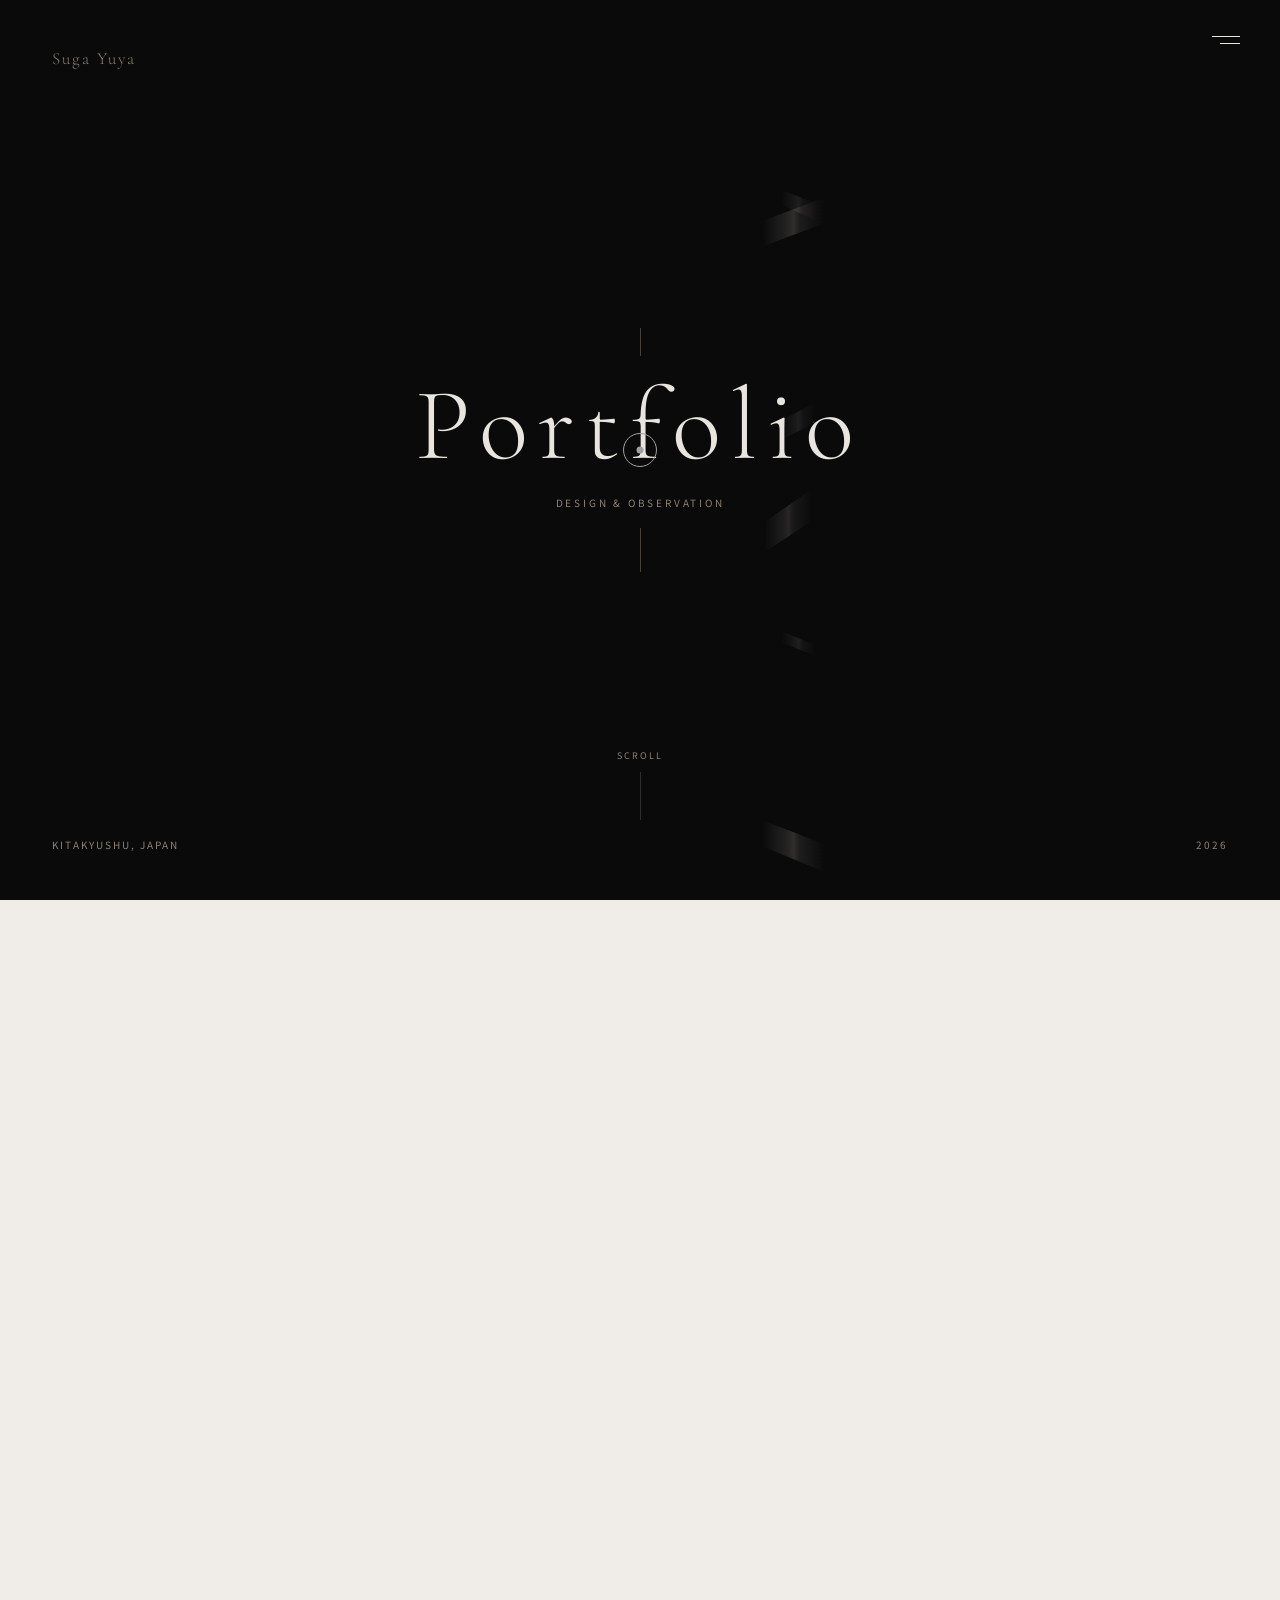
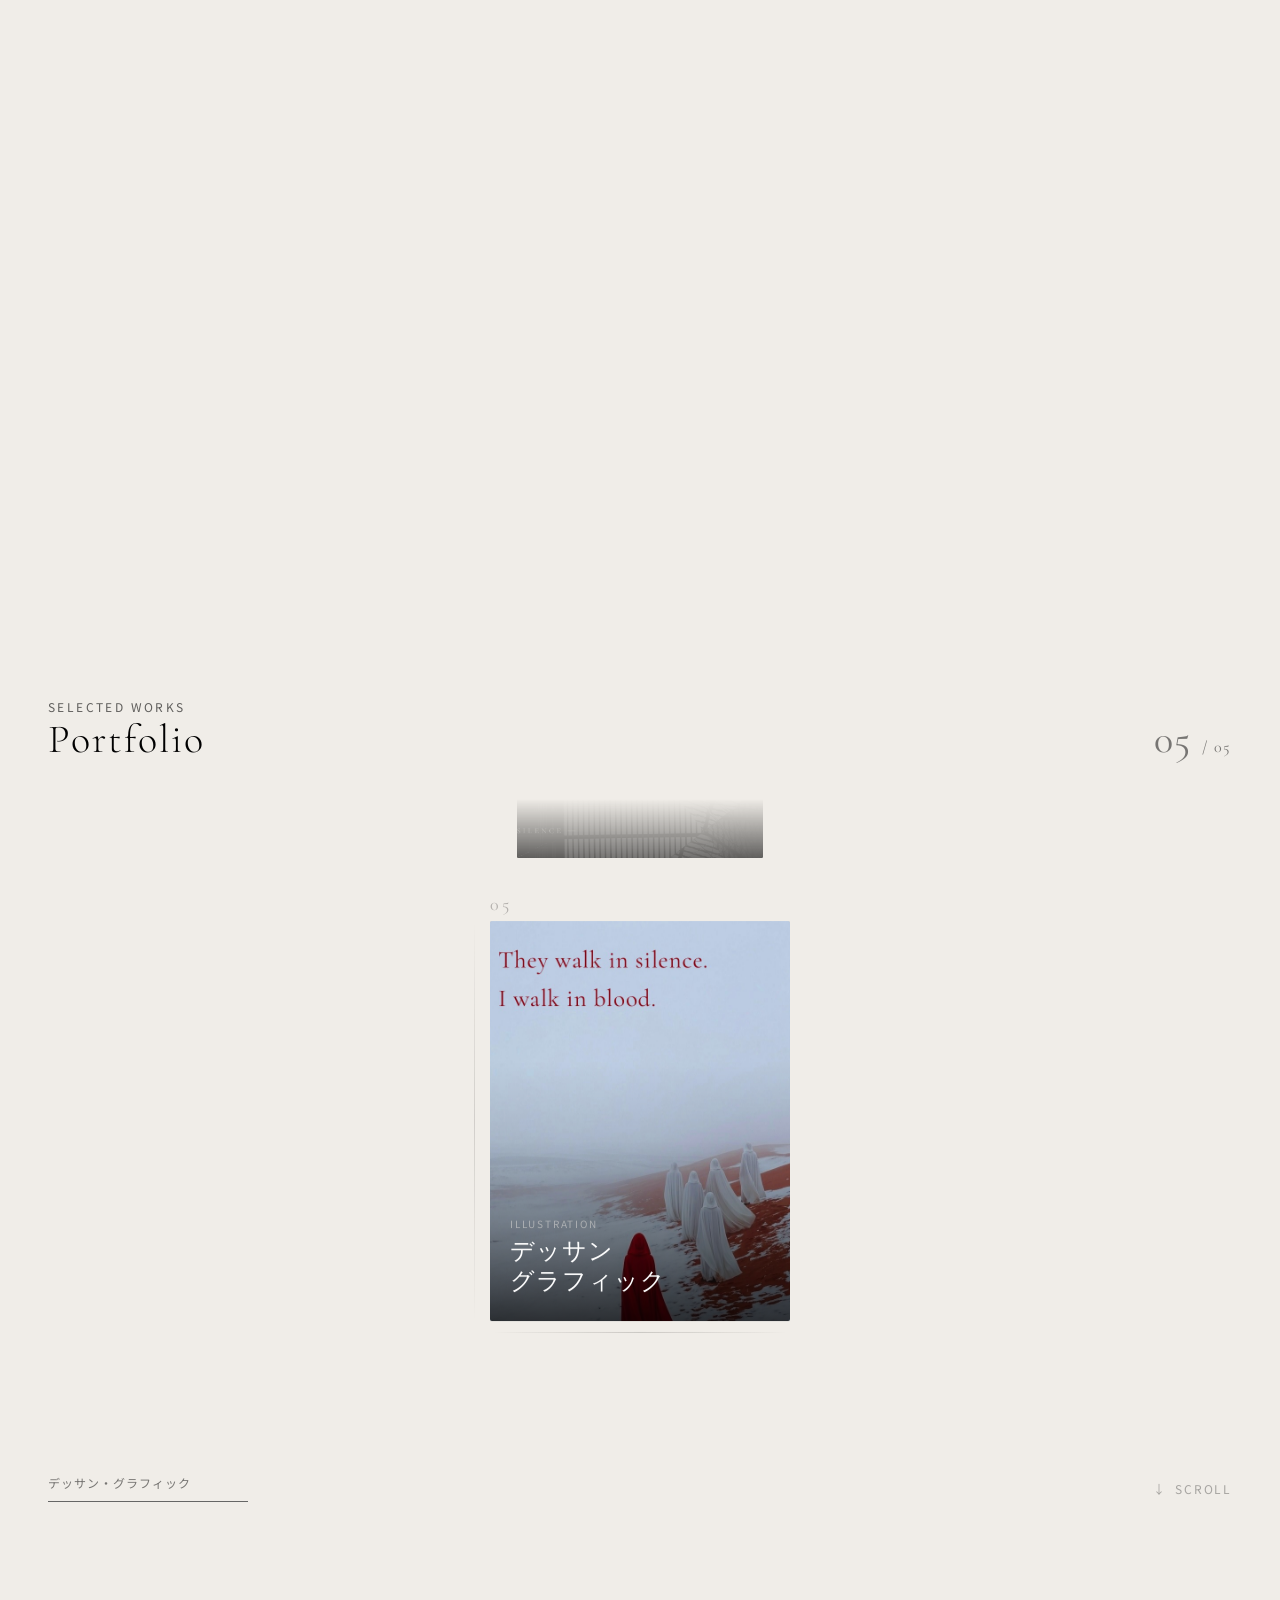
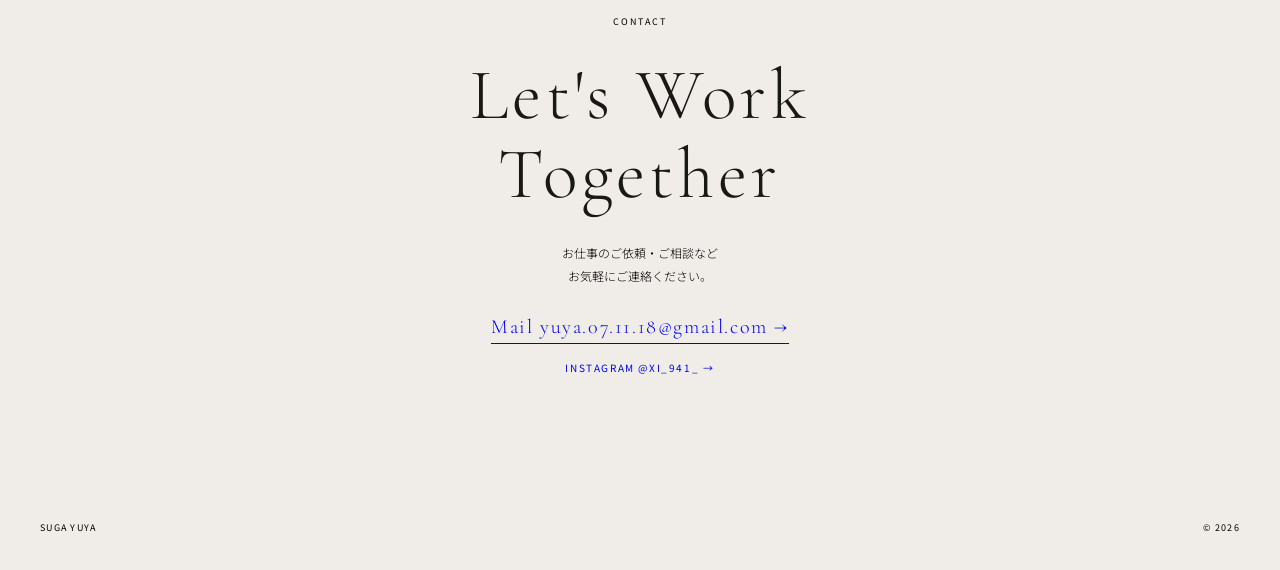
==== index.html @ 949eaeb6 "Add files via upload" ====
<!DOCTYPE html>
<html lang="ja">
<head>
<meta charset="UTF-8">
<meta name="viewport" content="width=device-width, initial-scale=1.0">
<title>Suga Yuya — Portfolio</title>
<link rel="stylesheet" href="css/style.css">
</head>
<body>

<canvas id="waveCanvas" style="position:fixed;top:0;left:0;width:100vw;height:100vh;z-index:5;pointer-events:none;"></canvas>

<div style="display:none">
  <svg viewBox="0 0 1440 900" preserveAspectRatio="xMidYMid slice" xmlns="http://www.w3.org/2000/svg">
    <g id="waveGroup" fill="none" stroke="white" opacity="0.15">
      <path class="wp" d="M200 -50 Q160 225 195 450 Q230 675 180 950"/>
      <path class="wp" d="M220 -50 Q175 225 210 450 Q245 675 195 950"/>
      <path class="wp" d="M240 -50 Q190 225 225 450 Q260 675 210 950"/>
      <path class="wp" d="M260 -50 Q205 225 240 450 Q275 675 225 950"/>
      <path class="wp" d="M280 -50 Q220 225 255 450 Q290 675 240 950"/>
      <path class="wp" d="M300 -50 Q235 225 270 450 Q305 675 255 950"/>
      <path class="wp" d="M320 -50 Q250 225 285 450 Q320 675 270 950"/>
      <path class="wp" d="M340 -50 Q265 225 300 450 Q335 675 285 950"/>
      <path class="wp" d="M360 -50 Q280 225 315 450 Q350 675 300 950"/>
      <path class="wp" d="M380 -50 Q295 225 330 450 Q365 675 315 950"/>
      <path class="wp" d="M400 -50 Q310 225 345 450 Q380 675 330 950"/>
      <path class="wp" d="M420 -50 Q325 225 360 450 Q395 675 345 950"/>
      <path class="wp" d="M440 -50 Q340 225 375 450 Q410 675 360 950"/>
      <path class="wp" d="M460 -50 Q355 225 390 450 Q425 675 375 950"/>
    </g>
  </svg>
</div>

<button class="menu-btn" id="menuBtn">
  <span class="mbl"></span><span class="mbl"></span>
</button>

<div class="menu-overlay" id="menuOverlay">
  <nav class="menu-nav">
    <a class="mni" data-section="fv"><span class="mni-num">01</span><span class="mni-label">Top</span><span class="mni-arrow">→</span></a>
    <a class="mni" data-section="works"><span class="mni-num">02</span><span class="mni-label">Works</span><span class="mni-arrow">→</span></a>
    <a class="mni" data-section="about"><span class="mni-num">03</span><span class="mni-label">About</span><span class="mni-arrow">→</span></a>
    <a class="mni" data-section="contact"><span class="mni-num">04</span><span class="mni-label">Contact</span><span class="mni-arrow">→</span></a>
  </nav>
  <div class="menu-footer">
    <a href="#" class="mfl">Instagram</a>
    <a href="#" class="mfl">GitHub</a>
  </div>
</div>

<div class="fv-wrap">
  <div class="fv" id="fv">
    <canvas class="particle-canvas" data-color="220,216,210" data-opacity="0.7"></canvas>
    <div class="fv-inner">
      <div class="fv-row">
        <span class="fv-name" id="fvName">Suga Yuya</span>
      </div>
      <div class="fv-row-bot">
        <span class="fv-label" id="fvLoc">Kitakyushu, Japan</span>
        <span class="fv-label" id="fvYear">2026</span>
      </div>
    </div>
    <div class="fv-center">
      <div class="fv-div" id="fvDivTop"></div>
      <h1 class="fv-title" id="fvTitle">Portfolio</h1>
      <p class="fv-sub" id="fvSub">Design &amp; Observation</p>
      <div class="fv-div" id="fvDivBot"></div>
    </div>
    <div class="scroll-hint" id="scrollHint">
      <span class="scroll-hint-txt" id="scrollTxt">Scroll</span>
      <div class="scroll-bar" id="scrollBar"></div>
    </div>
  </div>
</div>

<div class="works-section" id="worksSection">
  <div class="works-sticky-wrap" id="worksStickyWrap">
    <div class="works-sticky">
      <header class="works-header">
        <div class="works-header-left">
          <span class="works-eyebrow">Selected Works</span>
          <h2 class="works-heading">Portfolio</h2>
        </div>
        <div class="works-counter">
          <span class="works-counter-cur" id="currentNum">01</span>
          <span>&nbsp;/&nbsp;05</span>
        </div>
      </header>
      <div class="cards-viewport">
        <div class="cards-track" id="cardsTrack">
          <a href="works/index.html" class="w-card active">
            <span class="card-num">01</span><div class="card-side-line"></div>
            <div class="card-bg">
              <img src="images/work05.png" alt="小児科サイトリニューアル">
            </div>
            <div class="card-overlay"><span class="card-tag">Web Design</span><span class="card-title">小児科サイト<br>リニューアル</span></div>
            <div class="card-bottom-line"></div>
          </a>

          <a href="works/project01.html" class="w-card">
            <span class="card-num">02</span><div class="card-side-line"></div>
            <div class="card-bg">
              <img src="images/work04.png" alt="飲食店コーポレート">
            </div>
            <div class="card-overlay"><span class="card-tag">Web Design</span><span class="card-title">飲食店<br>コーポレート</span></div>
            <div class="card-bottom-line"></div>
          </a>

          <a href="works/project02.html" class="w-card">
            <span class="card-num">03</span><div class="card-side-line"></div>
            <div class="card-bg">
              <img src="images/work05.png" alt="タトゥースタジオロゴ">
            </div>
            <div class="card-overlay"><span class="card-tag">Graphic</span><span class="card-title">タトゥースタジオ<br>ロゴデザイン</span></div>
            <div class="card-bottom-line"></div>
          </a>

          <a href="works/project03.html" class="w-card">
            <span class="card-num">04</span><div class="card-side-line"></div>
            <div class="card-bg">
              <img src="images/work04.png" alt="LPデザイン">
            </div>
            <div class="card-overlay"><span class="card-tag">Landing Page</span><span class="card-title">LP<br>デザイン</span></div>
            <div class="card-bottom-line"></div>
          </a>

          <a href="works/project04.html" class="w-card">
            <span class="card-num">05</span><div class="card-side-line"></div>
            <div class="card-bg">
              <img src="images/work03.jpg" alt="デッサングラフィック">
            </div>
            <div class="card-overlay"><span class="card-tag">Illustration</span><span class="card-title">デッサン<br>グラフィック</span></div>
            <div class="card-bottom-line"></div>
          </a>
        </div>
      </div>
      <div class="works-bottom">
        <div class="progress-wrap">
          <span class="progress-label" id="progressLabel">小児科サイトリニューアル</span>
          <div class="progress-track"><div class="progress-fill" id="progressFill" style="width:20%"></div></div>
        </div>
        <div class="scroll-down-hint"><span>↓</span><span>Scroll</span></div>
      </div>
    </div>
  </div>
</div>

<div class="about-section" id="aboutSection">
  <div class="about-sticky-wrap" id="aboutStickyWrap">
    <div class="about-sticky" id="aboutSticky">
      <div class="about-label-overlay">
        <span class="about-label-text" id="aboutLabel">About</span>
      </div>
      <div class="about-img-area" id="aboutImgArea">
        <div class="about-portrait-bg">
          <img src="images/about.jpg" alt="Suga Yuya Profile">
          <span class="about-portrait-tag">Photo</span>
        </div>
      </div>
      <div class="about-text-area" id="aboutTextArea">
        <div class="about-text-left">
          <span class="about-eyebrow">About</span>
          <div>
            <h2 class="about-name">Suga<br>Yuya</h2>
            <p class="about-name-ja" style="margin-top:4px">菅 勇也 — Web &amp; Graphic Designer</p>
          </div>
          <p class="about-bio">製造現場の観察力を武器に<br>Webデザインへ転換。<br>感性と論理で伝わるデザインを。</p>
        </div>
        <div class="about-text-right">
          <div class="about-list">
            <span class="about-list-label">Profile</span>
            <div class="about-list-item">北九州市 / 1998年生</div>
            <div class="about-list-item">日建学院 Webデザイナー養成科 修了</div>
            <div class="about-list-item">Illustrator / Photoshop エキスパート</div>
          </div>
          <div class="about-skills">
            <span class="about-skills-label">Skills</span>
            <span class="skill-tag">Figma</span>
            <span class="skill-tag">Can</span>
            <span class="skill-tag">HTML/CSS</span>
            <span class="skill-tag">JavaScript</span>
            <span class="skill-tag">Illustrator</span>
            <span class="skill-tag">Photoshop</span>
          </div>
        </div>
      </div>
    </div>
  </div>
</div>

<div class="contact-section" id="contactSection">
  <div class="contact-sticky-wrap" id="contactStickyWrap">
    <div class="contact-sticky" id="contactSticky">
      <canvas class="particle-canvas" data-color="220,216,210" data-opacity="0.8" data-speed="0.006"></canvas>
      <div class="contact-inner" id="contactInner">
        <span class="contact-eyebrow" id="cEyebrow">Contact</span>
        <h2 class="contact-heading" id="cHeading">Let's Work<br>Together</h2>
        <p class="contact-sub" id="cSub">お仕事のご依頼・ご相談など<br>お気軽にご連絡ください。</p>
        <div class="contact-links">
          <a href="mailto:yuya.07.11.18@gmail.com" class="contact-email" id="cEmail">
            <span class="contact-link-label">Mail</span>
            <span class="contact-link-value">yuya.07.11.18@gmail.com</span>
            <span class="contact-link-arrow">→</span>
          </a>
          <a href="https://www.instagram.com/xi_941_" target="_blank" class="contact-sns-link" id="cIg">
            <span class="contact-link-label">Instagram</span>
            <span class="contact-link-value">@xi_941_</span>
            <span class="contact-link-arrow">→</span>
          </a>
        </div>
      </div>
      <div class="contact-footer">
        <span class="contact-footer-txt" id="cFootL">Suga Yuya</span>
        <span class="contact-footer-txt" id="cFootR">© 2026</span>
      </div>
    </div>
  </div>
</div>

<div class="cursor" id="cursor"></div>
<div class="cursor-ring" id="cursorRing"></div>

<script src="js/main.js"></script>
<script src="js/wave.js"></script>
<script src="js/hamburger.js"></script>
</body>
</html>
---- css/style.css ----
@charset "utf-8";
@import url('https://fonts.googleapis.com/css2?family=Cormorant+Garamond:ital,wght@0,200;0,300;0,400;1,200&family=Noto+Sans+JP:wght@200;300;400&display=swap');

*,*::before,*::after{box-sizing:border-box;margin:0;padding:0;}

body{font-family:'Noto Sans JP',sans-serif;background:#f0ede8;overflow-x:hidden;}

/* ━━ WAVE BG ━━ */
@keyframes waveGroupDrift{
  0%,100%{transform:translateX(0);}
  50%{transform:translateX(-18px);}
}
#waveGroup{animation:waveGroupDrift 20s ease-in-out infinite;}

/* ━━ HAMBURGER ━━ */
.menu-btn{position:fixed;top:28px;right:32px;z-index:500;background:none;border:none;
  display:flex;flex-direction:column;align-items:flex-end;gap:6px;padding:8px;cursor:pointer;}
.mbl{display:block;height:1px;background:#e8e4df;transition:all 0.4s cubic-bezier(0.16,1,0.3,1);}
.mbl:nth-child(1){width:28px;}
.mbl:nth-child(2){width:20px;}
.menu-btn.dark .mbl{background:#1a1816;}
.menu-btn.open .mbl:nth-child(1){width:28px;transform:rotate(-45deg) translateY(4px);background:#1a1816!important;}
.menu-btn.open .mbl:nth-child(2){width:28px;transform:rotate(45deg) translateY(-4px);background:#1a1816!important;}

/* ━━ MENU OVERLAY ━━ */
.menu-overlay{position:fixed;inset:0;z-index:400;background:#f0ede8;
  display:flex;flex-direction:column;justify-content:center;padding:80px 52px;
  opacity:0;pointer-events:none;transition:opacity 0.5s cubic-bezier(0.16,1,0.3,1);}
.menu-overlay.open{opacity:1;pointer-events:all;}
.menu-nav{display:flex;flex-direction:column;}
.mni{display:flex;align-items:center;padding:20px 0;border-bottom:1px solid rgba(26,24,22,0.07);
  text-decoration:none;overflow:hidden;cursor:pointer;}
.mni:first-child{border-top:1px solid rgba(26,24,22,0.07);}
.mni-num{font-family:'Cormorant Garamond',serif;font-size:12px;letter-spacing:0.12em;
  color:rgba(26,24,22,0.25);width:40px;flex-shrink:0;}
.mni-label{font-family:'Cormorant Garamond',serif;font-size:clamp(36px,6vw,64px);font-weight:200;
  letter-spacing:0.06em;color:#1a1816;transform:translateY(100%);
  transition:transform 0.6s cubic-bezier(0.16,1,0.3,1);line-height:1;}
.menu-overlay.open .mni:nth-child(1) .mni-label{transform:translateY(0);transition-delay:0.05s;}
.menu-overlay.open .mni:nth-child(2) .mni-label{transform:translateY(0);transition-delay:0.12s;}
.menu-overlay.open .mni:nth-child(3) .mni-label{transform:translateY(0);transition-delay:0.19s;}
.menu-overlay.open .mni:nth-child(4) .mni-label{transform:translateY(0);transition-delay:0.26s;}
.mni-arrow{margin-left:auto;font-size:18px;color:rgba(26,24,22,0.2);}
.menu-footer{margin-top:48px;display:flex;gap:24px;}
.mfl{font-size:10px;letter-spacing:0.16em;text-transform:uppercase;
  color:rgba(26,24,22,0.25);text-decoration:none;}

/* ━━ FV ━━ */
.fv-wrap{height:250vh;}
.fv{position:sticky;top:0;height:100vh;overflow:hidden;z-index:1;}
.fv-inner{position:absolute;inset:0;display:flex;flex-direction:column;
  justify-content:space-between;padding:48px 52px;z-index:15;}
.fv-row{display:flex;justify-content:space-between;align-items:flex-start;}
.fv-row-bot{display:flex;justify-content:space-between;align-items:flex-end;}
.fv-label{font-size:10px;letter-spacing:0.2em;text-transform:uppercase;}
.fv-name{font-family:'Cormorant Garamond',serif;font-size:clamp(13px,1.4vw,17px);font-weight:200;letter-spacing:0.12em;}
.fv-center{position:absolute;inset:0;display:flex;flex-direction:column;
  align-items:center;justify-content:center;gap:18px;pointer-events:none;z-index:15;}
.fv-title{font-family:'Cormorant Garamond',serif;font-size:clamp(56px,8vw,110px);
  font-weight:200;letter-spacing:0.1em;line-height:1;}
.fv-sub{font-size:10px;letter-spacing:0.28em;text-transform:uppercase;}
.fv-div{width:1px;height:44px;}
  .fv-div:first-of-type{height:28px;}
.scroll-hint{position:absolute;bottom:80px;left:0;right:0;
  display:flex;flex-direction:column;align-items:center;gap:10px;z-index:15;pointer-events:none;}
.scroll-hint-txt{font-size:9px;letter-spacing:0.22em;text-transform:uppercase;}
.scroll-bar{width:1px;height:48px;position:relative;overflow:hidden;}
.scroll-bar::after{content:'';position:absolute;top:-100%;left:0;width:100%;height:100%;
  animation:sd 1.8s cubic-bezier(.4,0,.2,1) infinite;}
@keyframes sd{0%{top:-100%}100%{top:100%}}

/* FV Noise Reveal */
@keyframes noiseReveal{
  0%{opacity:0;filter:blur(12px) brightness(2);letter-spacing:0.3em;transform:translateY(8px);}
  40%{opacity:0.7;filter:blur(3px) brightness(1.3);}
  100%{opacity:1;filter:blur(0) brightness(1);}
}
@keyframes noiseRevealSub{
  0%{opacity:0;filter:blur(8px);letter-spacing:0.5em;}
  50%{opacity:0.5;filter:blur(2px);letter-spacing:0.34em;}
  100%{opacity:1;filter:blur(0);letter-spacing:0.28em;}
}
@keyframes fadeUp{0%{opacity:0;transform:translateY(10px);}100%{opacity:1;transform:translateY(0);}}
.fv-title{animation:noiseReveal 1.4s cubic-bezier(0.16,1,0.3,1) 0.3s both;}
.fv-sub{animation:noiseRevealSub 1.2s cubic-bezier(0.16,1,0.3,1) 0.8s both;}
.fv-name{animation:fadeUp 1s cubic-bezier(0.16,1,0.3,1) 0.5s both;}
.fv-label{animation:fadeUp 1s cubic-bezier(0.16,1,0.3,1) 0.65s both;}
.fv-div{animation:fadeUp 1s cubic-bezier(0.16,1,0.3,1) 0.7s both;}
.scroll-hint{animation:fadeUp 1s cubic-bezier(0.16,1,0.3,1) 1.2s both;}

/* ━━ WORKS ━━ */
/* 波を前面に出すため、z-indexは指定しない */
.works-section{background:rgba(240,237,232,0.9);position:relative;}

.works-sticky-wrap{height:480vh;position:relative;}
.works-sticky{position:sticky;top:0;height:100vh;overflow:visible;background:#f0ede8;
  display:grid;grid-template-rows:auto 1fr auto;align-items:center;padding:48px 0;}
.works-header{display:flex;align-items:flex-end;justify-content:space-between;
  padding:0 48px;margin-bottom:40px;position:relative;z-index:100;}
.works-header-left{display:flex;flex-direction:column;gap:4px;}
.works-eyebrow{font-size:12px;letter-spacing:0.2em;text-transform:uppercase;opacity:0.6;}
.works-heading{font-family:'Cormorant Garamond',serif;font-size:clamp(40px,3vw,38px);
  font-weight:300;letter-spacing:0.05em;line-height:1;}
.works-counter{font-family:'Cormorant Garamond',serif;font-size:16px;letter-spacing:0.1em;
  display:flex;align-items:baseline;gap:4px;opacity:0.5;}
.works-counter-cur{font-size:40px;line-height:1;opacity:1;}

/* 縦スライド用に最適化（overflow:hidden と上下フェードマスクを追加） */
.cards-viewport {
  width: 100%;
  height: 100%;
  position: relative;
  overflow: hidden;
  -webkit-mask-image: linear-gradient(to bottom, transparent 0%, black 15%, black 85%, transparent 100%);
  mask-image: linear-gradient(to bottom, transparent 0%, black 15%, black 85%, transparent 100%);
  z-index: 50;
}
.cards-track {
  display: flex;
  flex-direction: column;
  align-items: center;
  gap: 40px;
  padding: 0;
  position: absolute;
  top: 50%;
  left: 50%;
  will-change: transform;
}

/* ━━ CARD ━━ */
/* <a>タグ化に伴い text-decoration: none を追加 */
.w-card{flex-shrink:0;width:300px;height:400px;border-radius:2px;overflow:visible;
  position:relative;cursor:pointer;text-decoration:none;
  transition:transform 0.7s cubic-bezier(0.16,1,0.3,1),filter 0.5s ease;}

/* カード背景 — 画像コンテナ */
.w-card .card-bg{
  width:100%;height:100%;
  position:absolute;inset:0;
  border-radius:2px;overflow:hidden;
  background:#c0c0c0;
  transition:transform 0.7s cubic-bezier(0.16,1,0.3,1);
}

/* カード画像 */
.w-card .card-bg img{
  width:100%;
  height:100%;
  object-fit:cover;
  object-position:center top;
  display:block;
  transition:transform 0.8s cubic-bezier(0.16,1,0.3,1), filter 0.6s ease;
  filter:grayscale(0.6) brightness(0.7);
}

/* アクティブカードの画像 — フルカラー */
.w-card.active .card-bg img{
  transform:scale(1.04);
  filter:grayscale(0) brightness(1);
}

/* ホバー時の軽いズーム（アクティブのみ） */
.w-card.active:hover .card-bg img{
  transform:scale(1.07);
}

/* カード全体のスケール・輝度 */
.w-card:not(.active){transform:scale(0.82) translateY(16px);filter:brightness(0.45) saturate(0.3);}
.w-card.active{transform:scale(1) translateY(0);filter:none;}
.w-card.active .card-bg{transform:scale(1);}

.card-num{position:absolute;top:-28px;left:0;
  font-family:'Cormorant Garamond',serif;font-size:18px;letter-spacing:0.14em;
  color:rgba(40,38,36,0.3);opacity:0;transition:opacity 0.4s;}
.w-card.active .card-num{opacity:1;}
.card-side-line{position:absolute;left:-16px;top:0;bottom:0;width:1px;
  background:linear-gradient(to bottom,transparent,rgba(40,38,36,0.15),transparent);
  opacity:0;transition:opacity 0.4s;}
.w-card.active .card-side-line{opacity:1;}
.card-overlay{position:absolute;inset:0;border-radius:2px;
  background:linear-gradient(to top,rgba(0,0,0,0.78) 0%,rgba(0,0,0,0.1) 45%,transparent 65%);
  display:flex;flex-direction:column;justify-content:flex-end;
  padding:24px 20px;gap:6px;opacity:0;transition:opacity 0.5s;}
.w-card.active .card-overlay{opacity:1;}
.card-tag{font-size:10px;letter-spacing:0.18em;text-transform:uppercase;color:rgba(200,200,200,0.7);}
.card-title{font-family:'Cormorant Garamond',serif;font-size:24px;font-weight:200;
  color:#fff;line-height:1.25;letter-spacing:0.04em;}
.card-bottom-line{position:absolute;bottom:-12px;left:0;right:0;height:1px;
  background:linear-gradient(to right,transparent,rgba(40,38,36,0.2),transparent);
  opacity:0;transition:opacity 0.4s;}
.w-card.active .card-bottom-line{opacity:1;}

.works-bottom{padding:0 48px;margin-top:32px;display:flex;align-items:center;justify-content:space-between;position:relative;z-index:100;}
.progress-wrap{flex:1;max-width:200px;display:flex;flex-direction:column;gap:10px;}
.progress-label{font-size:12px;letter-spacing:0.08em;opacity:0.5;}
.progress-track{height:1px;background:rgba(26,24,22,0.12);position:relative;}
.progress-fill{position:absolute;left:0;top:0;height:100%;background:#666;
  transition:width 0.6s cubic-bezier(0.16,1,0.3,1);}
.scroll-down-hint{font-size:12px;letter-spacing:0.15em;text-transform:uppercase;opacity:0.3;
  display:flex;align-items:center;gap:8px;}

/* ━━ ABOUT ━━ */
.about-section{background:rgba(240,237,232,0.9);position:relative;z-index:1;}
.about-sticky-wrap{height:300vh;position:relative;}
.about-sticky{position:sticky;top:0;height:100vh;overflow:hidden;background:rgba(240,237,232,0.88);
  display:flex;flex-direction:column;}
.about-label-overlay{position:absolute;inset:0;display:flex;align-items:center;
  justify-content:center;z-index:100;pointer-events:none;}
.about-label-text{font-family:'Cormorant Garamond',serif;
  font-size:clamp(48px,8vw,96px);font-weight:200;letter-spacing:0.2em;color:#1a1816;
  opacity:0;transform:translateY(20px);will-change:opacity,transform;}
.about-img-area{position:absolute;inset:0;display:flex;align-items:center;
  justify-content:center;padding:40px 0 0;
  opacity:0;transform:translateY(-20px);will-change:opacity,transform;z-index:100;}

/* 画像を表示・トリミングできるように設定を追加 */
.about-portrait-bg{width:280px;height:420px;flex-shrink:0;
  background:#c0c0c0;position:relative;border-radius:3px;overflow:hidden;}
.about-portrait-bg img {
  width: 100%;
  height: 100%;
  object-fit: cover;
  object-position: center;
  display: block;
}
.about-portrait-tag{position:absolute;bottom:14px;left:14px;
  font-size:9px;letter-spacing:0.15em;text-transform:uppercase;color:rgba(255,255,255,0.6);z-index:2;}

.about-text-area{position:absolute;inset:0;
  padding:52px 40px;
  display:flex;flex-direction:column;justify-content:center;
  opacity:0;transform:translateY(20px);will-change:opacity,transform;z-index:100;gap:24px;}
.about-text-left{display:flex;flex-direction:column;gap:12px;}
.about-eyebrow{font-size:9px;letter-spacing:0.2em;text-transform:uppercase;color:#666;
  display:flex;align-items:center;gap:8px;}
.about-eyebrow::before{content:'';width:14px;height:1px;background:#888;display:block;flex-shrink:0;}
.about-name{font-family:'Cormorant Garamond',serif;font-size:clamp(48px,10vw,88px);
  font-weight:200;letter-spacing:0.04em;color:#1a1816;line-height:0.98;}
.about-name-ja{font-size:12px;font-weight:200;letter-spacing:0.14em;color:#888;}
.about-bio{font-size:clamp(12px,1.4vw,14px);font-weight:300;line-height:2.4;color:rgba(26,24,22,0.5);max-width:100%;}
.about-text-right{display:flex;flex-direction:row;gap:40px;flex-wrap:wrap;}
.about-list{display:flex;flex-direction:column;gap:5px;}
.about-list-label{font-size:12px;letter-spacing:0.16em;text-transform:uppercase;
  color:rgba(100,100,100,0.5);margin-bottom:2px;}
.about-list-item{display:flex;align-items:flex-start;gap:8px;
  font-size:12px;font-weight:300;color:rgba(26,24,22,0.5);line-height:2.0;}
.about-list-item::before{content:'—';color:#999;flex-shrink:0;font-size:10px;}
.about-skills{display:flex;flex-wrap:wrap;gap:5px;}
.about-skills-label{font-size:12px;letter-spacing:0.16em;text-transform:uppercase;
  color:rgba(100,100,100,0.5);width:100%;margin-bottom:1px;}
.skill-tag{font-size:12px;letter-spacing:0.04em;padding:3px 10px;border-radius:100px;
  border:1px solid rgba(26,24,22,0.1);color:rgba(26,24,22,0.38);}

/* ━━ CONTACT ━━ */
.contact-section{position:relative;background:#f0ede8;z-index:1;}
.contact-sticky-wrap{height:100vh;position:relative;}
.contact-sticky{position:sticky;top:0;height:100vh;overflow:visible;
  display:flex;flex-direction:column;justify-content:center;align-items:center;
  background:#f0ede8;}
.contact-inner{display:flex;flex-direction:column;align-items:center;gap:28px;
  text-align:center;padding:0 40px;opacity:1;transform:none;position:relative;z-index:100;}
.contact-eyebrow{font-size:9px;letter-spacing:0.22em;text-transform:uppercase;
  display:flex;align-items:center;gap:12px;}
.contact-eyebrow::before,.contact-eyebrow::after{content:'';width:24px;height:1px;display:block;}
.contact-heading{font-family:'Cormorant Garamond',serif;font-size:clamp(36px,6vw,72px);
  font-weight:200;letter-spacing:0.06em;line-height:1.1;color:#1a1816;}
.contact-sub{font-size:12px;font-weight:300;line-height:1.9;max-width:320px;}
.contact-links{display:flex;flex-direction:column;align-items:center;gap:16px;}
.contact-email{font-family:'Cormorant Garamond',serif;font-size:clamp(14px,1.6vw,20px);
  font-weight:300;letter-spacing:0.08em;text-decoration:none;
  padding-bottom:4px;border-bottom:1px solid;transition:opacity 0.2s;}
.contact-email:hover{opacity:0.7;}
.contact-sns{display:flex;gap:20px;margin-top:4px;}
.contact-sns-link{font-size:10px;letter-spacing:0.16em;text-transform:uppercase;
  text-decoration:none;transition:opacity 0.2s;}
.contact-sns-link:hover{opacity:0.6;}
.contact-footer{position:absolute;bottom:36px;display:flex;justify-content:space-between;
  width:100%;padding:0 40px;z-index:100;}
.contact-footer-txt{font-size:9px;letter-spacing:0.14em;text-transform:uppercase;}

/* ━━ PC CURSOR ━━ */
@media(pointer:fine){
  body{cursor:none;}
  .cursor,.cursor-ring{position:fixed;border-radius:50%;pointer-events:none;
    z-index:400;transform:translate(-50%,-50%);}
  .cursor{width:7px;height:7px;}
  .cursor-ring{width:34px;height:34px;border:1px solid;}
}
@media(pointer:coarse){
  .cursor,.cursor-ring{display:none!important;}
}

/* ━━ レスポンシブ ━━ */
@media(max-width:767px){
  .fv-inner{padding:48px 24px;}
  .cards-track{padding:0; gap:16px;}
  
  /* スマホ時は上下グラデーションマスクの幅を少し狭く微調整 */
  .cards-viewport {
    -webkit-mask-image: linear-gradient(to bottom, transparent 0%, black 5%, black 95%, transparent 100%);
    mask-image: linear-gradient(to bottom, transparent 0%, black 5%, black 95%, transparent 100%);
  }

  .w-card{width:280px;height:380px;}
  .about-text-area{padding:40px 24px;}
  .about-name{font-size:clamp(32px,10vw,64px);}
  .about-text-right{flex-direction:column;gap:24px;}
  .contact-inner{padding:0 24px;}
  .contact-heading{font-size:clamp(28px,8vw,48px);}
  .works-header{padding:0 24px;}
  .works-bottom{padding:0 24px;}
}
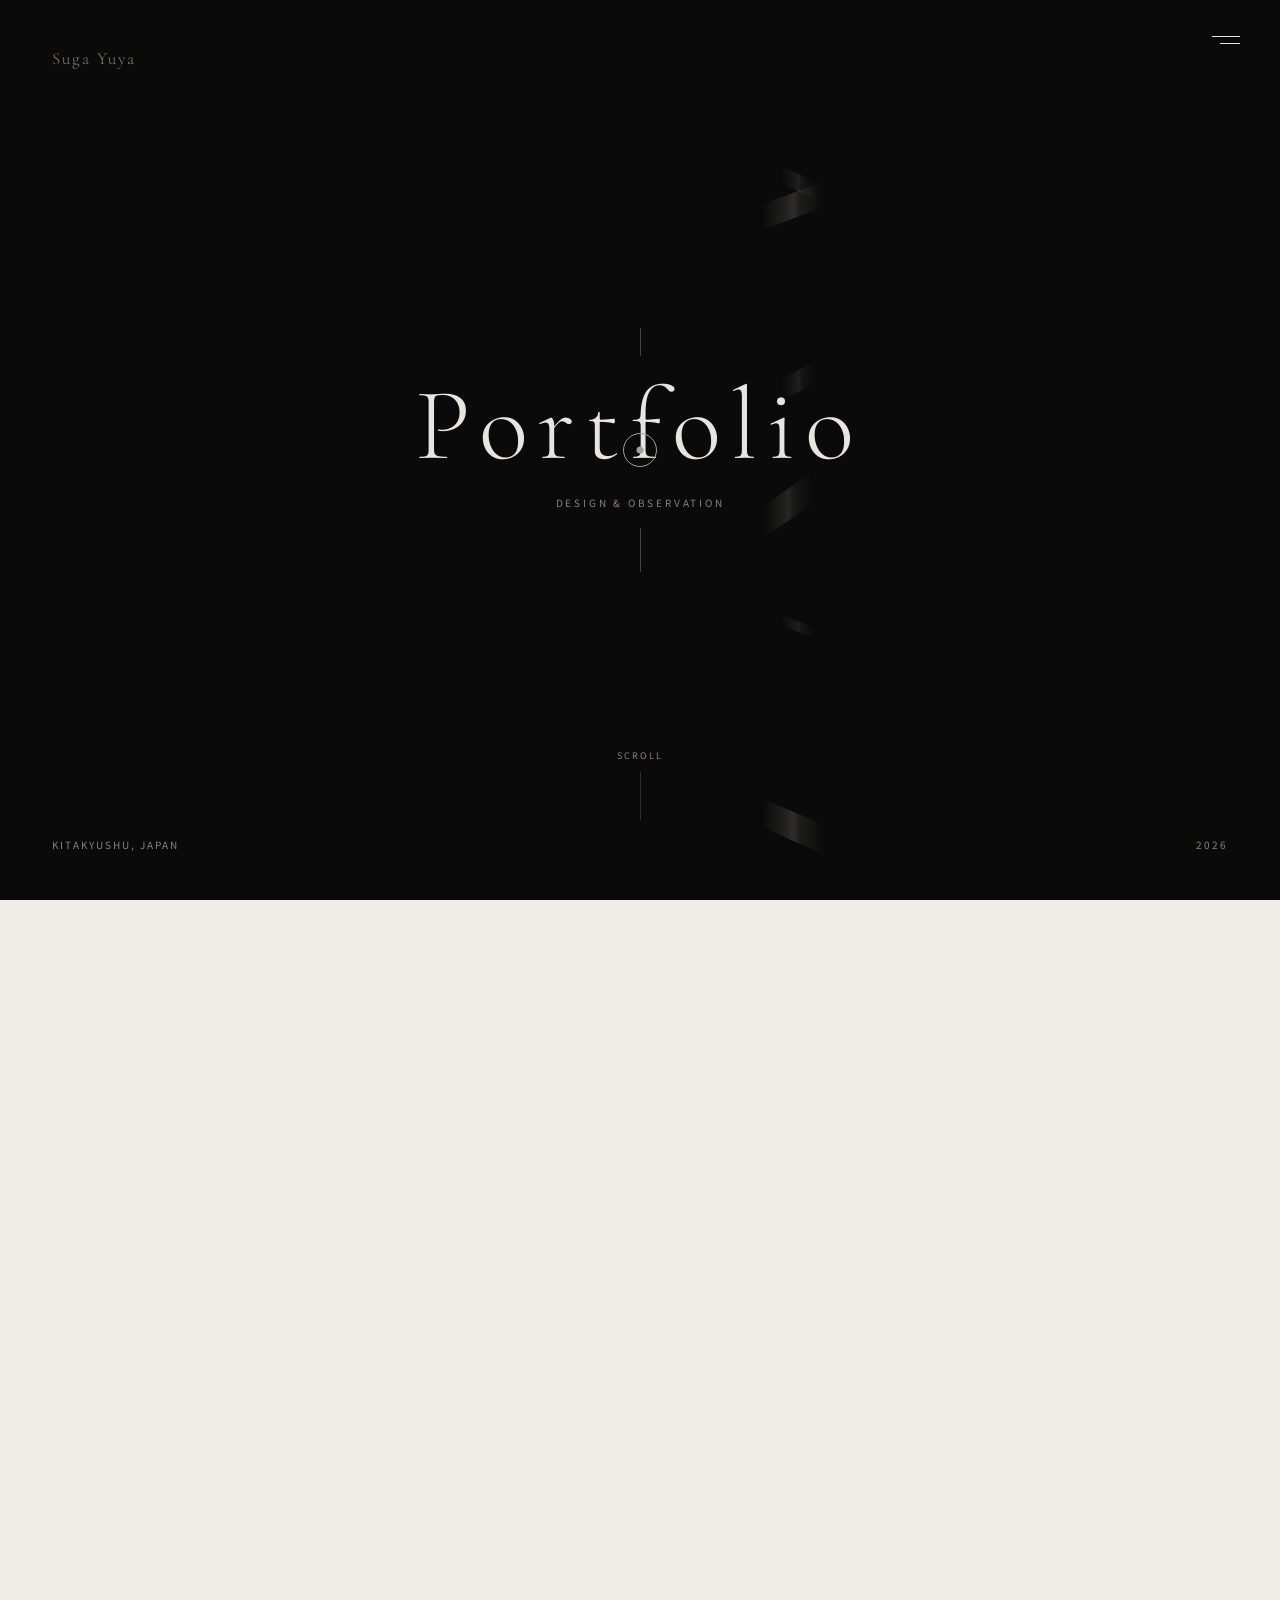
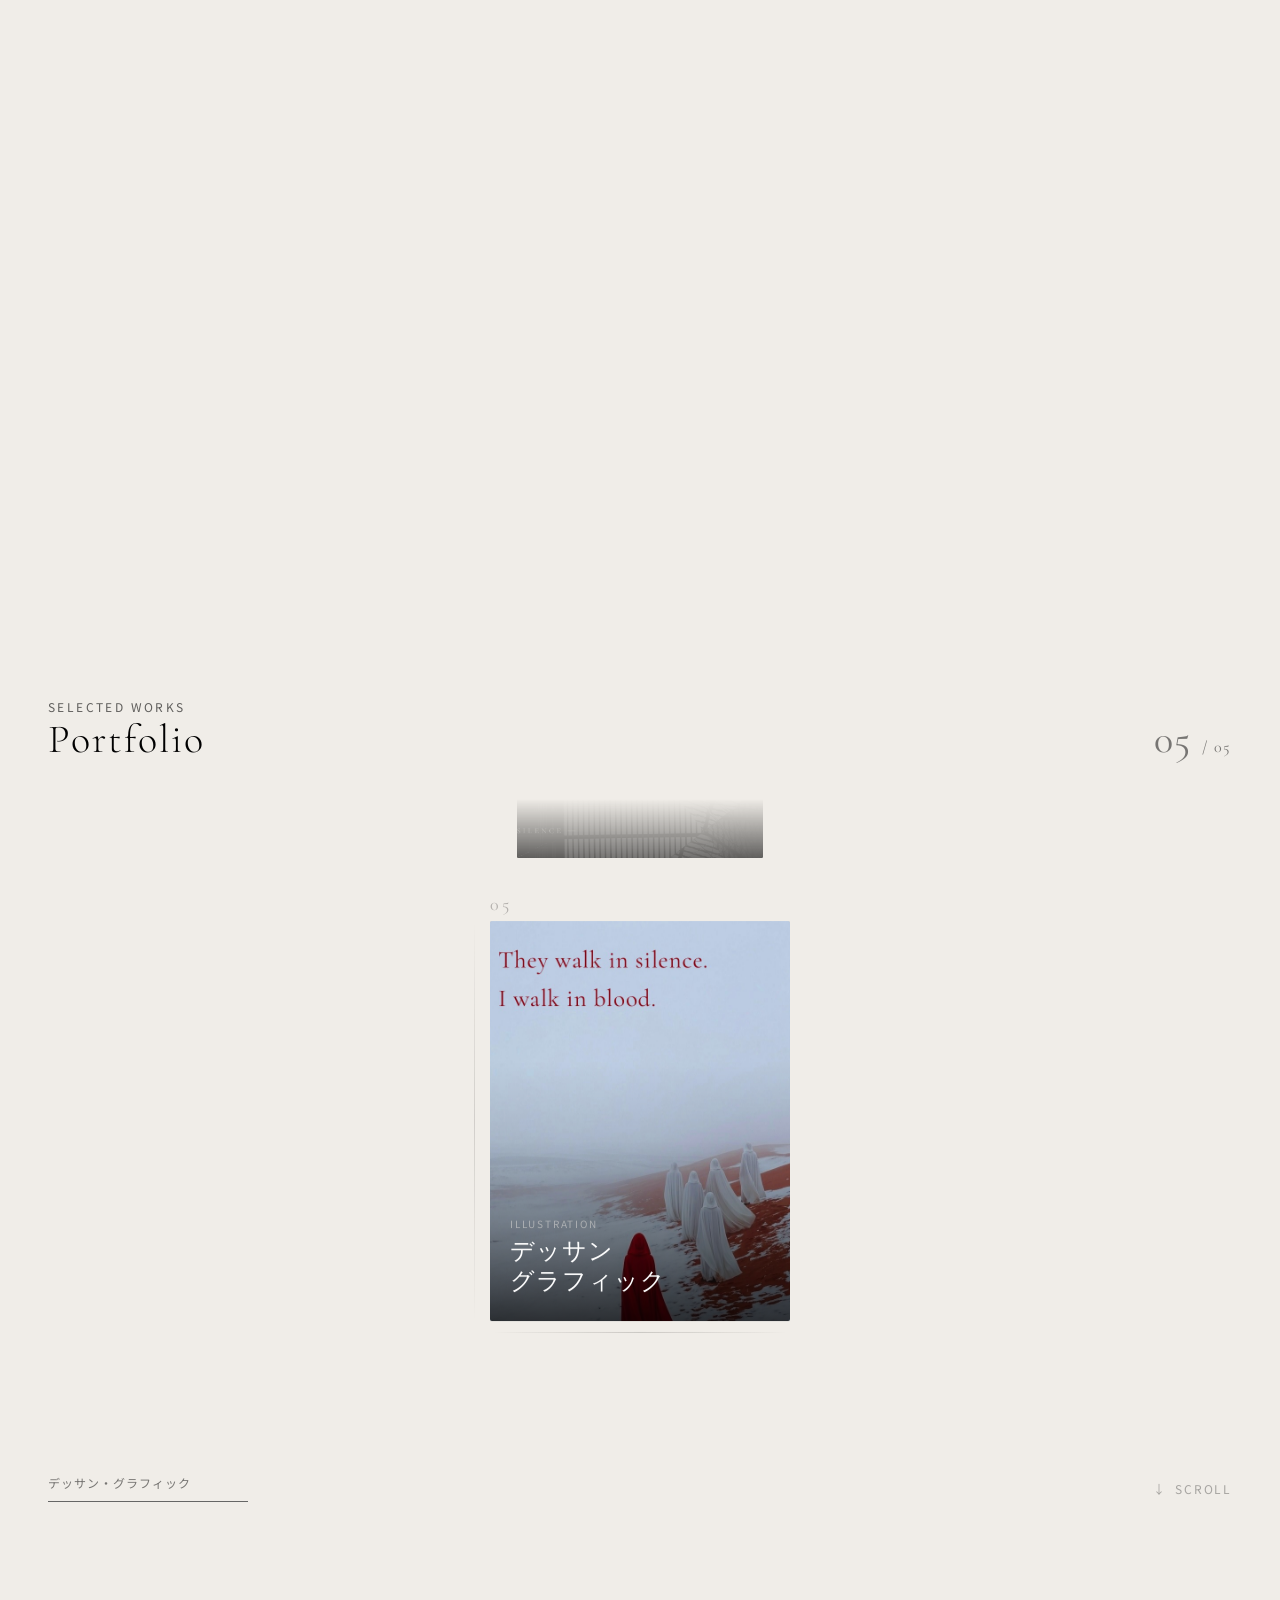
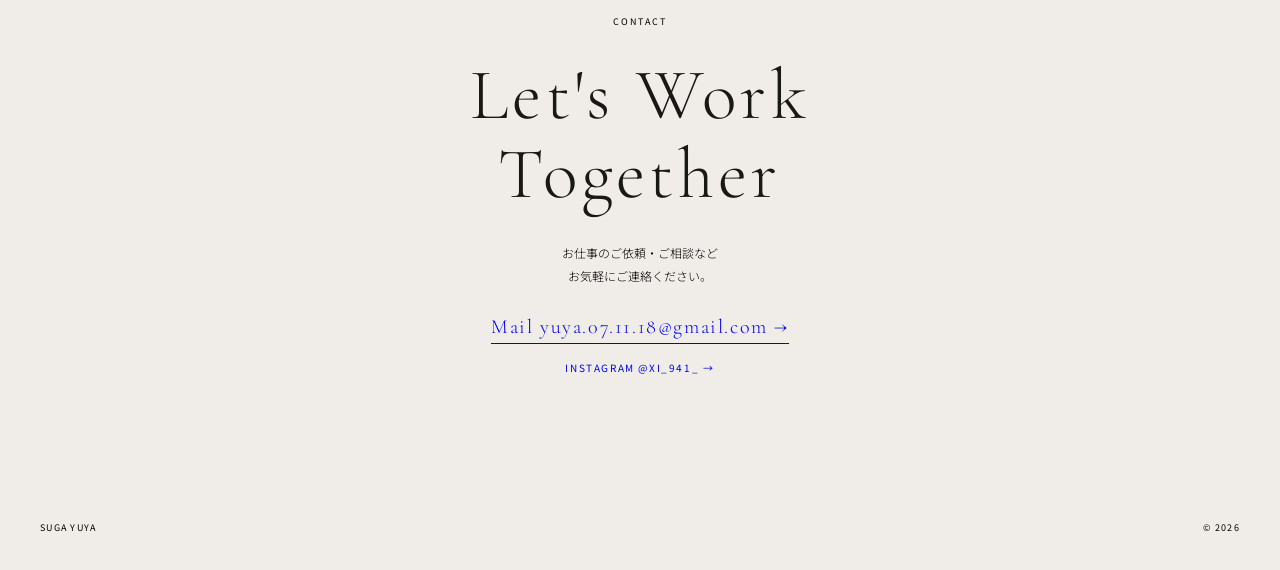
==== commit fa79b518: "Add files via upload" ====
--- a/index.html
+++ b/index.html
@@ -221,7 +221,8 @@
 <div class="cursor-ring" id="cursorRing"></div>
 
 <script src="js/main.js"></script>
+<script src="js/hamburger.js"></script>
 <script src="js/wave.js"></script>
-<script src="js/hamburger.js"></script>
+
 </body>
 </html>
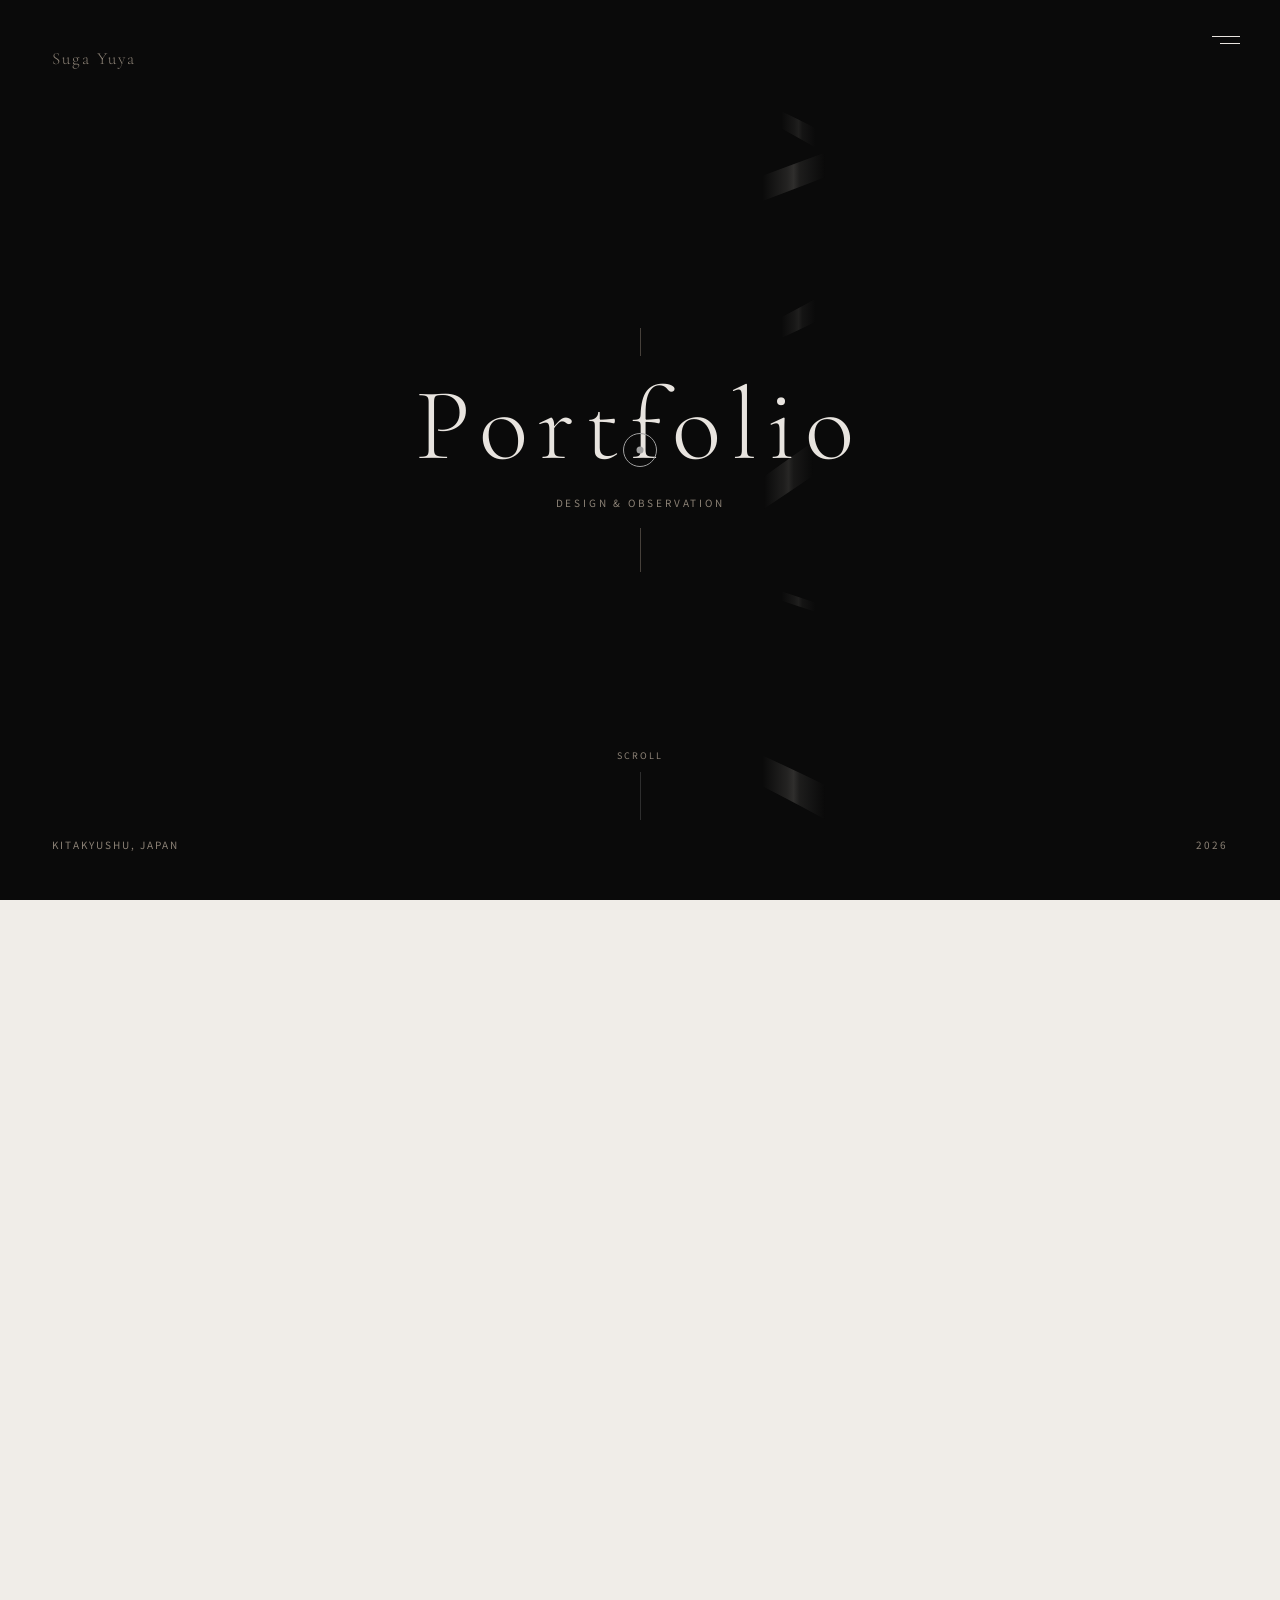
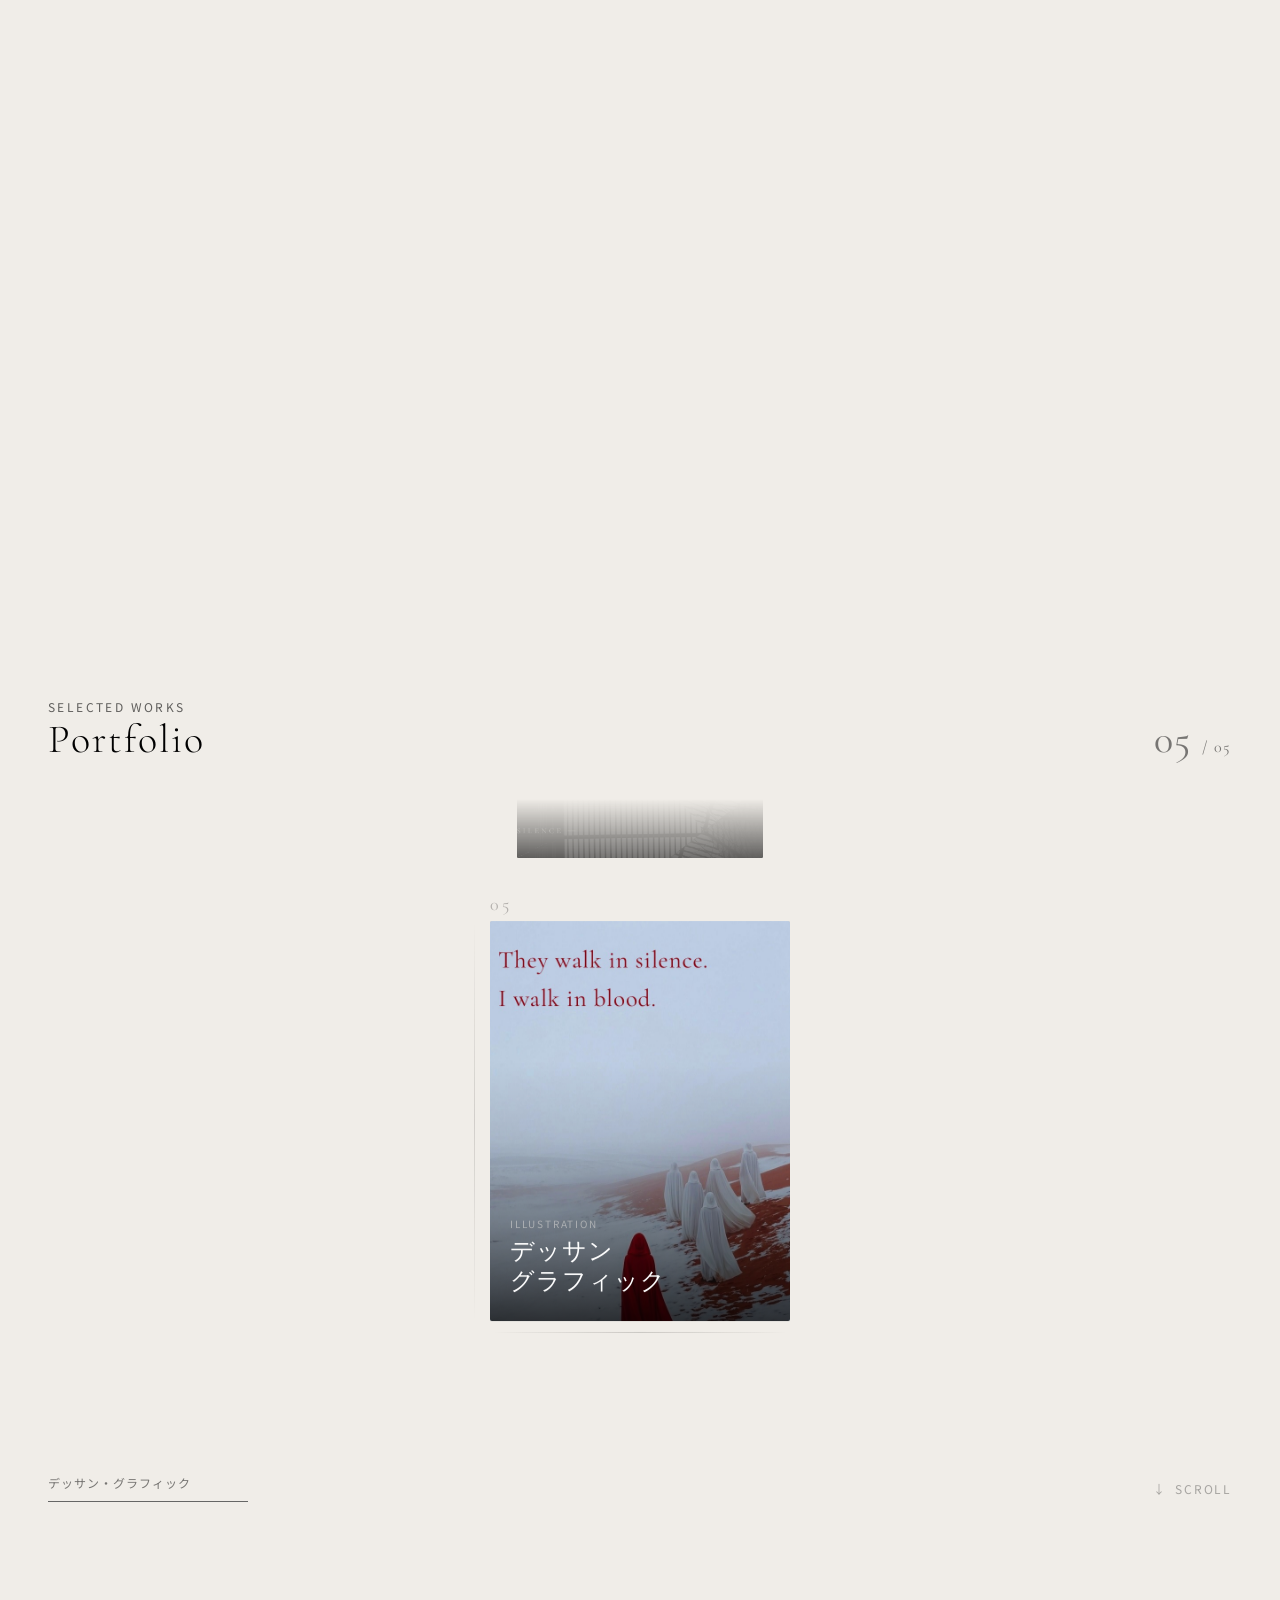
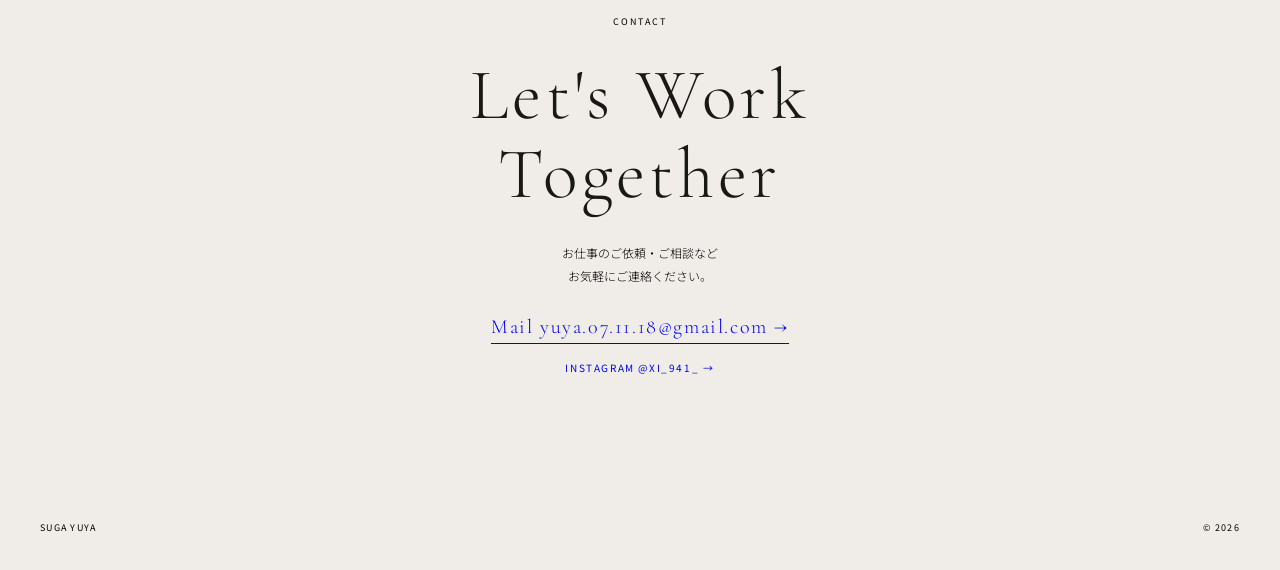
==== commit 1a0b052c: "Add files via upload" ====
--- a/index.html
+++ b/index.html
@@ -176,7 +176,7 @@
           <div class="about-skills">
             <span class="about-skills-label">Skills</span>
             <span class="skill-tag">Figma</span>
-            <span class="skill-tag">Can</span>
+            <span class="skill-tag">Canva</span>
             <span class="skill-tag">HTML/CSS</span>
             <span class="skill-tag">JavaScript</span>
             <span class="skill-tag">Illustrator</span>
@@ -198,14 +198,18 @@
         <p class="contact-sub" id="cSub">お仕事のご依頼・ご相談など<br>お気軽にご連絡ください。</p>
         <div class="contact-links">
           <a href="mailto:yuya.07.11.18@gmail.com" class="contact-email" id="cEmail">
-            <span class="contact-link-label">Mail</span>
-            <span class="contact-link-value">yuya.07.11.18@gmail.com</span>
-            <span class="contact-link-arrow">→</span>
+            <span class="contact-link-main">
+              <span class="contact-link-label">Mail</span>
+              <span class="contact-link-value">yuya.07.11.18@gmail.com</span>
+            </span>
+            <span class="contact-link-icon">→</span>
           </a>
           <a href="https://www.instagram.com/xi_941_" target="_blank" class="contact-sns-link" id="cIg">
-            <span class="contact-link-label">Instagram</span>
-            <span class="contact-link-value">@xi_941_</span>
-            <span class="contact-link-arrow">→</span>
+            <span class="contact-link-main">
+              <span class="contact-link-label">Instagram</span>
+              <span class="contact-link-value">@xi_941_</span>
+            </span>
+            <span class="contact-link-icon">→</span>
           </a>
         </div>
       </div>
--- a/css/style.css
+++ b/css/style.css
@@ -226,30 +226,43 @@
 .about-portrait-tag{position:absolute;bottom:14px;left:14px;
   font-size:9px;letter-spacing:0.15em;text-transform:uppercase;color:rgba(255,255,255,0.6);z-index:2;}
 
-.about-text-area{position:absolute;inset:0;
-  padding:52px 40px;
+.about-text-area{
+  position:absolute;inset:0;
+  padding:60px 40px 60px;
   display:flex;flex-direction:column;justify-content:center;
-  opacity:0;transform:translateY(20px);will-change:opacity,transform;z-index:100;gap:24px;}
-.about-text-left{display:flex;flex-direction:column;gap:12px;}
-.about-eyebrow{font-size:9px;letter-spacing:0.2em;text-transform:uppercase;color:#666;
+  opacity:0;transform:translateY(20px);will-change:opacity,transform;z-index:100;gap:0;}
+
+/* 名前ブロック */
+.about-text-left{display:flex;flex-direction:column;gap:10px;margin-bottom:28px;}
+.about-eyebrow{font-size:9px;letter-spacing:0.22em;text-transform:uppercase;color:#999;
   display:flex;align-items:center;gap:8px;}
-.about-eyebrow::before{content:'';width:14px;height:1px;background:#888;display:block;flex-shrink:0;}
-.about-name{font-family:'Cormorant Garamond',serif;font-size:clamp(48px,10vw,88px);
-  font-weight:200;letter-spacing:0.04em;color:#1a1816;line-height:0.98;}
-.about-name-ja{font-size:12px;font-weight:200;letter-spacing:0.14em;color:#888;}
-.about-bio{font-size:clamp(12px,1.4vw,14px);font-weight:300;line-height:2.4;color:rgba(26,24,22,0.5);max-width:100%;}
-.about-text-right{display:flex;flex-direction:row;gap:40px;flex-wrap:wrap;}
-.about-list{display:flex;flex-direction:column;gap:5px;}
-.about-list-label{font-size:12px;letter-spacing:0.16em;text-transform:uppercase;
-  color:rgba(100,100,100,0.5);margin-bottom:2px;}
-.about-list-item{display:flex;align-items:flex-start;gap:8px;
-  font-size:12px;font-weight:300;color:rgba(26,24,22,0.5);line-height:2.0;}
-.about-list-item::before{content:'—';color:#999;flex-shrink:0;font-size:10px;}
-.about-skills{display:flex;flex-wrap:wrap;gap:5px;}
-.about-skills-label{font-size:12px;letter-spacing:0.16em;text-transform:uppercase;
-  color:rgba(100,100,100,0.5);width:100%;margin-bottom:1px;}
-.skill-tag{font-size:12px;letter-spacing:0.04em;padding:3px 10px;border-radius:100px;
-  border:1px solid rgba(26,24,22,0.1);color:rgba(26,24,22,0.38);}
+.about-eyebrow::before{content:'';width:14px;height:1px;background:#bbb;display:block;flex-shrink:0;}
+.about-name{font-family:'Cormorant Garamond',serif;font-size:clamp(52px,10vw,88px);
+  font-weight:200;letter-spacing:0.04em;color:#1a1816;line-height:0.95;}
+.about-name-ja{font-size:11px;font-weight:200;letter-spacing:0.14em;color:#aaa;margin-top:6px;}
+.about-bio{font-size:13px;font-weight:300;line-height:2.2;color:rgba(26,24,22,0.45);max-width:100%;}
+
+/* 仕切り線 */
+.about-text-right{
+  display:flex;flex-direction:column;gap:24px;
+  padding-top:28px;
+  border-top:1px solid rgba(26,24,22,0.08);
+}
+
+/* Profile */
+.about-list{display:flex;flex-direction:column;gap:2px;}
+.about-list-label{font-size:9px;letter-spacing:0.22em;text-transform:uppercase;
+  color:rgba(100,100,100,0.45);margin-bottom:8px;}
+.about-list-item{display:flex;align-items:flex-start;gap:10px;
+  font-size:12px;font-weight:300;color:rgba(26,24,22,0.5);line-height:1.9;}
+.about-list-item::before{content:'—';color:#bbb;flex-shrink:0;font-size:10px;margin-top:2px;}
+
+/* Skills */
+.about-skills{display:flex;flex-wrap:wrap;gap:6px;}
+.about-skills-label{font-size:9px;letter-spacing:0.22em;text-transform:uppercase;
+  color:rgba(100,100,100,0.45);width:100%;margin-bottom:4px;}
+.skill-tag{font-size:11px;letter-spacing:0.06em;padding:4px 12px;border-radius:100px;
+  border:1px solid rgba(26,24,22,0.12);color:rgba(26,24,22,0.4);}
 
 /* ━━ CONTACT ━━ */
 .contact-section{position:relative;background:#f0ede8;z-index:1;}
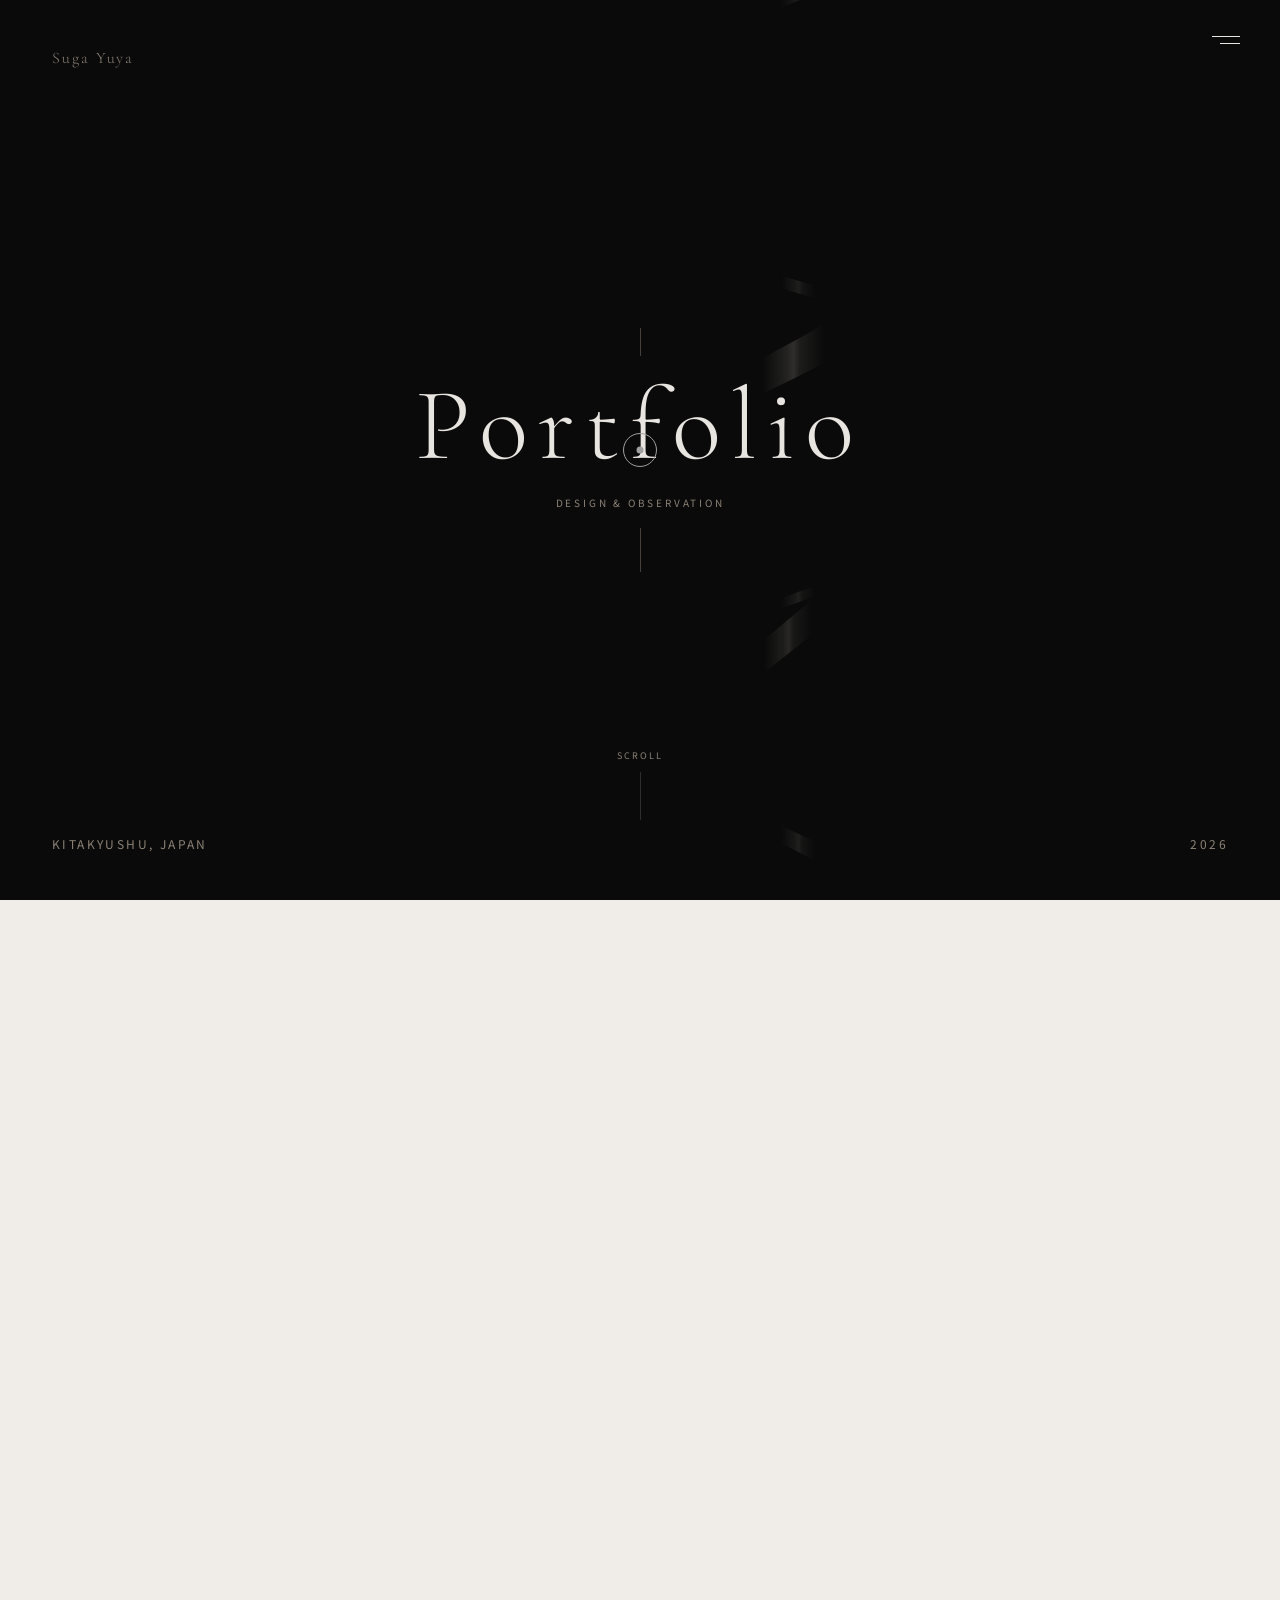
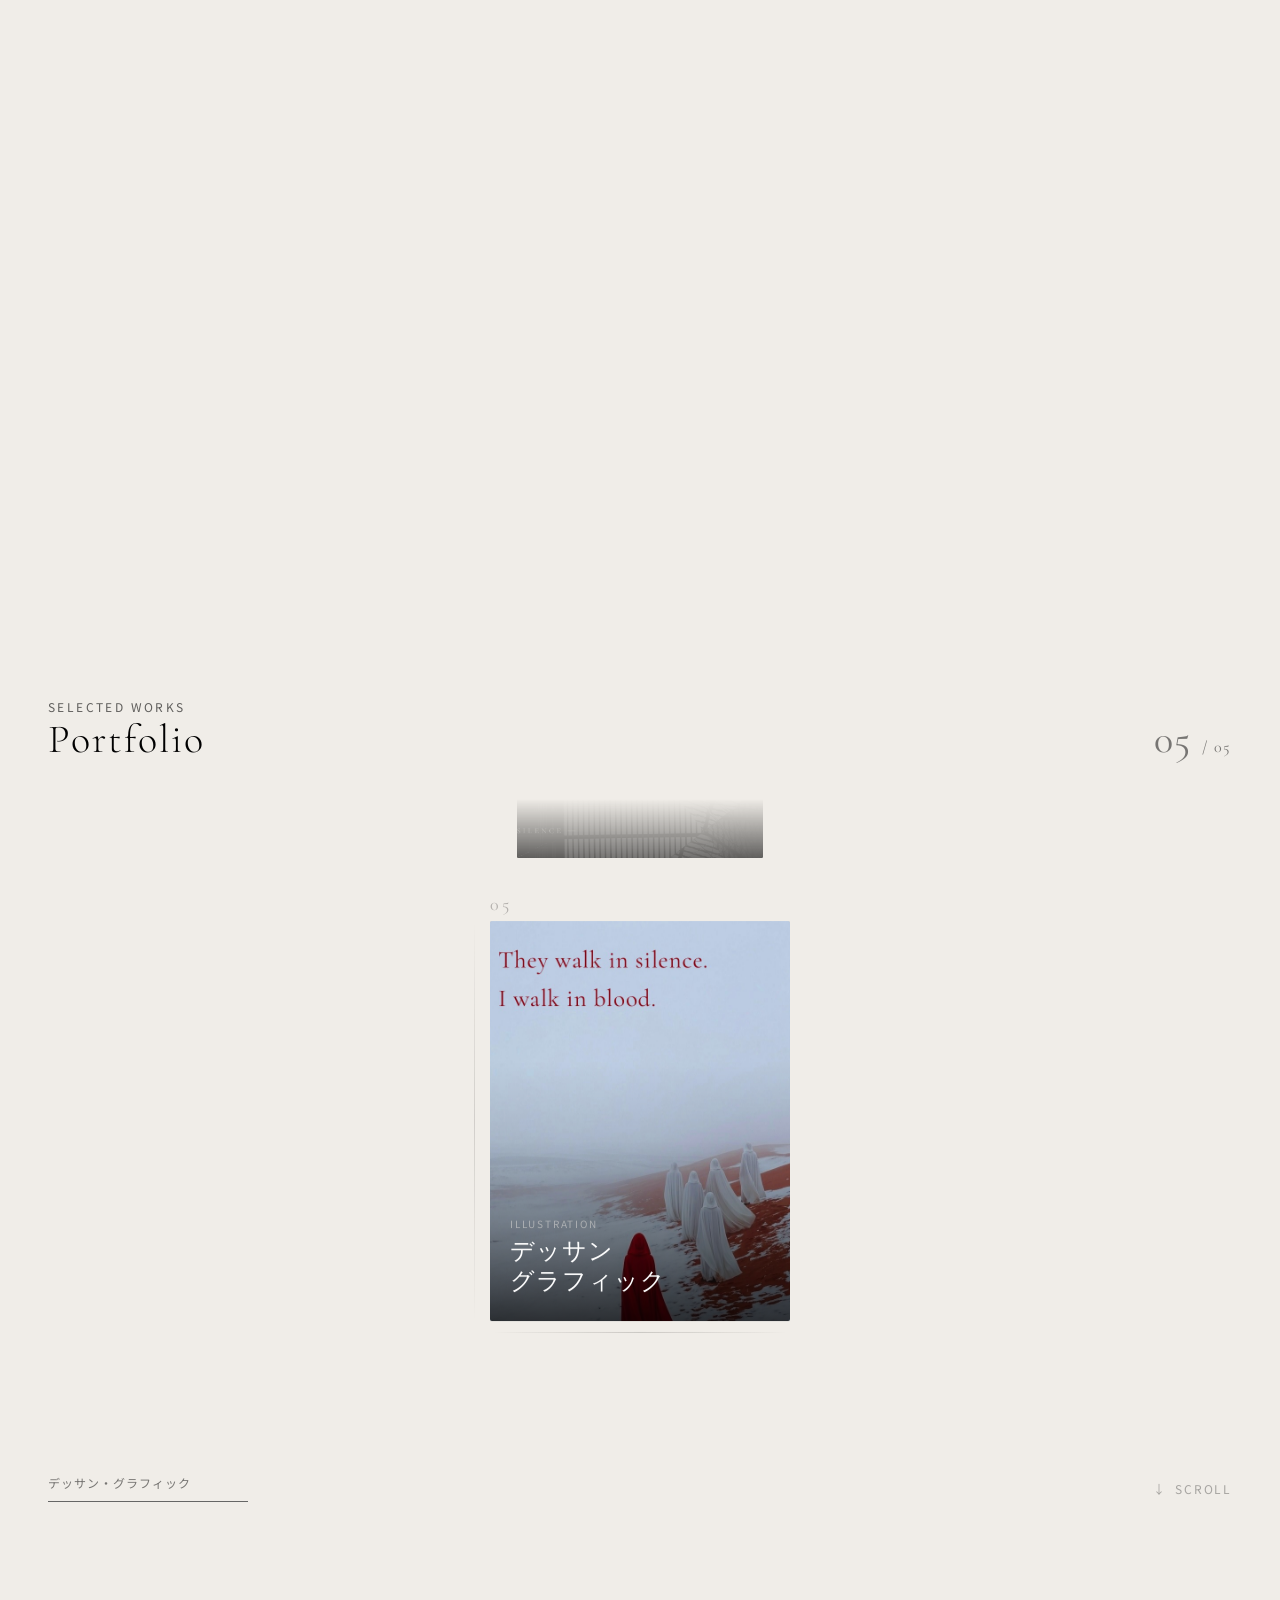
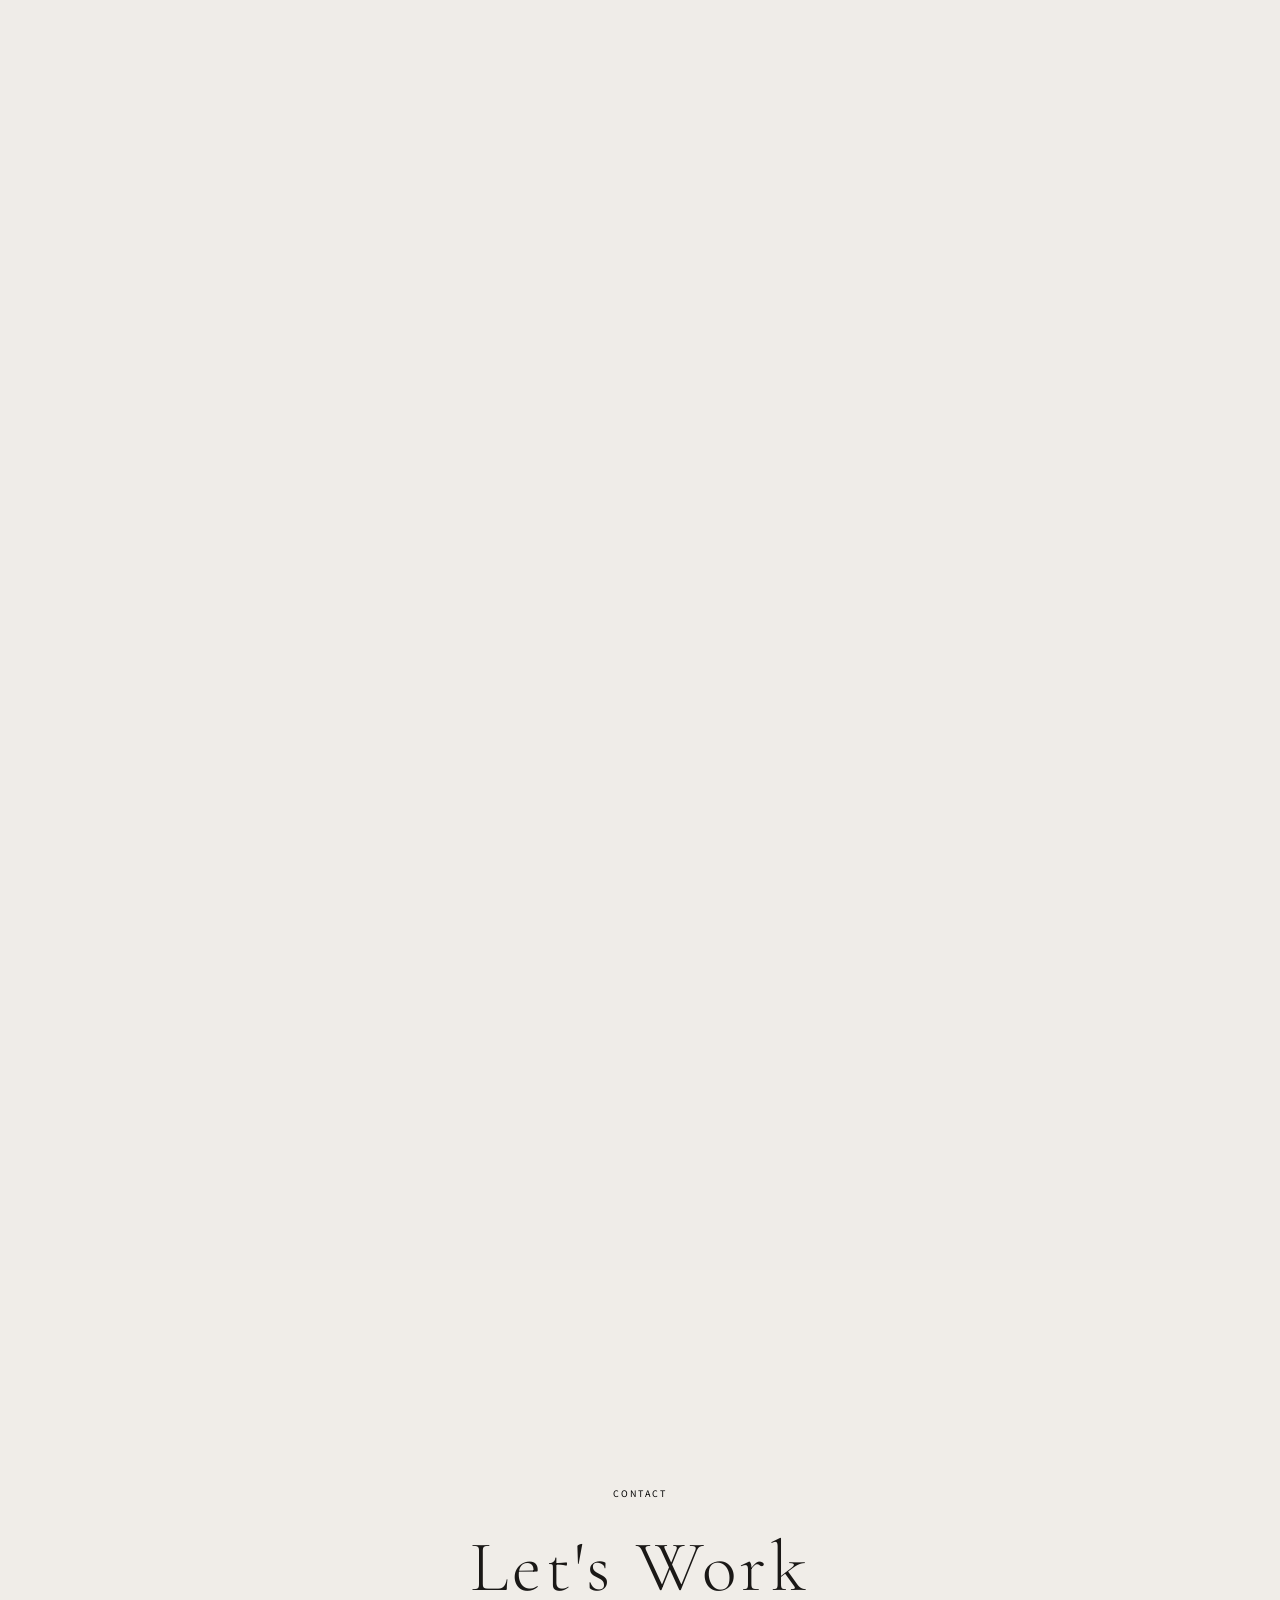
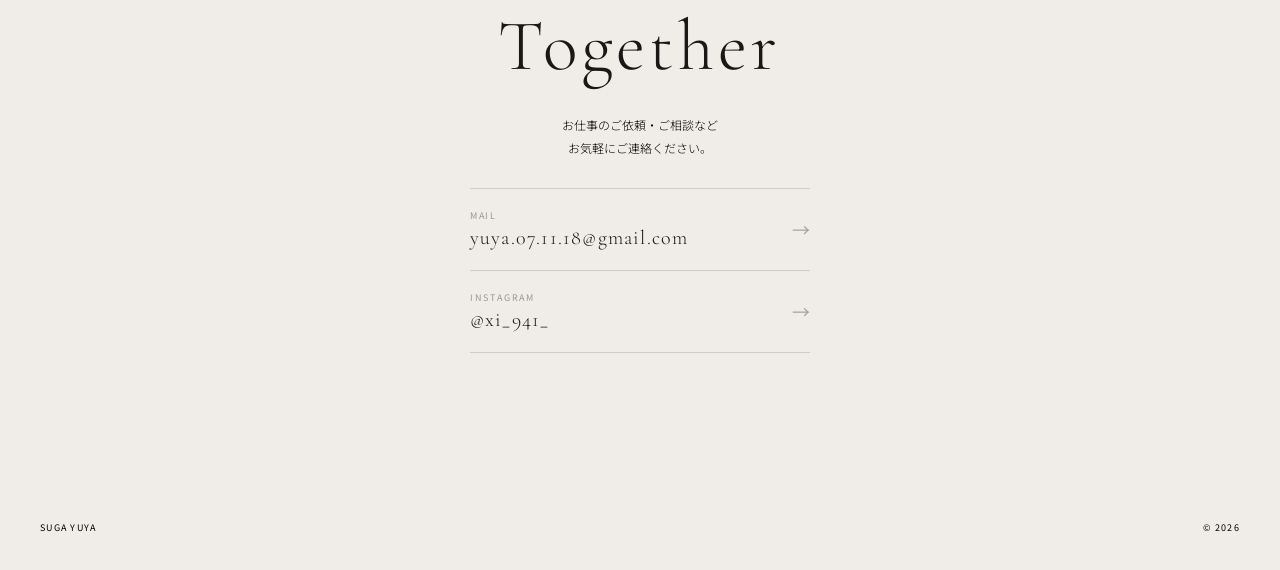
==== commit 562f1e81: "Add files via upload" ====
--- a/index.html
+++ b/index.html
@@ -90,45 +90,31 @@
         <div class="cards-track" id="cardsTrack">
           <a href="works/index.html" class="w-card active">
             <span class="card-num">01</span><div class="card-side-line"></div>
-            <div class="card-bg">
-              <img src="images/work05.png" alt="小児科サイトリニューアル">
-            </div>
+            <div class="card-bg"><img src="images/work05.png" alt="小児科サイトリニューアル"></div>
             <div class="card-overlay"><span class="card-tag">Web Design</span><span class="card-title">小児科サイト<br>リニューアル</span></div>
             <div class="card-bottom-line"></div>
           </a>
-
           <a href="works/project01.html" class="w-card">
             <span class="card-num">02</span><div class="card-side-line"></div>
-            <div class="card-bg">
-              <img src="images/work04.png" alt="飲食店コーポレート">
-            </div>
+            <div class="card-bg"><img src="images/work04.png" alt="飲食店コーポレート"></div>
             <div class="card-overlay"><span class="card-tag">Web Design</span><span class="card-title">飲食店<br>コーポレート</span></div>
             <div class="card-bottom-line"></div>
           </a>
-
           <a href="works/project02.html" class="w-card">
             <span class="card-num">03</span><div class="card-side-line"></div>
-            <div class="card-bg">
-              <img src="images/work05.png" alt="タトゥースタジオロゴ">
-            </div>
+            <div class="card-bg"><img src="images/work05.png" alt="タトゥースタジオロゴ"></div>
             <div class="card-overlay"><span class="card-tag">Graphic</span><span class="card-title">タトゥースタジオ<br>ロゴデザイン</span></div>
             <div class="card-bottom-line"></div>
           </a>
-
           <a href="works/project03.html" class="w-card">
             <span class="card-num">04</span><div class="card-side-line"></div>
-            <div class="card-bg">
-              <img src="images/work04.png" alt="LPデザイン">
-            </div>
+            <div class="card-bg"><img src="images/work04.png" alt="LPデザイン"></div>
             <div class="card-overlay"><span class="card-tag">Landing Page</span><span class="card-title">LP<br>デザイン</span></div>
             <div class="card-bottom-line"></div>
           </a>
-
           <a href="works/project04.html" class="w-card">
             <span class="card-num">05</span><div class="card-side-line"></div>
-            <div class="card-bg">
-              <img src="images/work03.jpg" alt="デッサングラフィック">
-            </div>
+            <div class="card-bg"><img src="images/work03.jpg" alt="デッサングラフィック"></div>
             <div class="card-overlay"><span class="card-tag">Illustration</span><span class="card-title">デッサン<br>グラフィック</span></div>
             <div class="card-bottom-line"></div>
           </a>
@@ -154,7 +140,6 @@
       <div class="about-img-area" id="aboutImgArea">
         <div class="about-portrait-bg">
           <img src="images/about.jpg" alt="Suga Yuya Profile">
-          <span class="about-portrait-tag">Photo</span>
         </div>
       </div>
       <div class="about-text-area" id="aboutTextArea">
--- a/css/style.css
+++ b/css/style.css
@@ -52,8 +52,8 @@
   justify-content:space-between;padding:48px 52px;z-index:15;}
 .fv-row{display:flex;justify-content:space-between;align-items:flex-start;}
 .fv-row-bot{display:flex;justify-content:space-between;align-items:flex-end;}
-.fv-label{font-size:10px;letter-spacing:0.2em;text-transform:uppercase;}
-.fv-name{font-family:'Cormorant Garamond',serif;font-size:clamp(13px,1.4vw,17px);font-weight:200;letter-spacing:0.12em;}
+.fv-label{font-size:12px;letter-spacing:0.2em;text-transform:uppercase;}
+.fv-name{font-family:'Cormorant Garamond',serif;font-size:clamp(16px,1.4vw,16px);font-weight:200;letter-spacing:0.12em;}
 .fv-center{position:absolute;inset:0;display:flex;flex-direction:column;
   align-items:center;justify-content:center;gap:18px;pointer-events:none;z-index:15;}
 .fv-title{font-family:'Cormorant Garamond',serif;font-size:clamp(56px,8vw,110px);
@@ -89,9 +89,8 @@
 .scroll-hint{animation:fadeUp 1s cubic-bezier(0.16,1,0.3,1) 1.2s both;}
 
 /* ━━ WORKS ━━ */
-/* 波を前面に出すため、z-indexは指定しない */
+
 .works-section{background:rgba(240,237,232,0.9);position:relative;}
-
 .works-sticky-wrap{height:480vh;position:relative;}
 .works-sticky{position:sticky;top:0;height:100vh;overflow:visible;background:#f0ede8;
   display:grid;grid-template-rows:auto 1fr auto;align-items:center;padding:48px 0;}
@@ -104,8 +103,6 @@
 .works-counter{font-family:'Cormorant Garamond',serif;font-size:16px;letter-spacing:0.1em;
   display:flex;align-items:baseline;gap:4px;opacity:0.5;}
 .works-counter-cur{font-size:40px;line-height:1;opacity:1;}
-
-/* 縦スライド用に最適化（overflow:hidden と上下フェードマスクを追加） */
 .cards-viewport {
   width: 100%;
   height: 100%;
@@ -128,12 +125,9 @@
 }
 
 /* ━━ CARD ━━ */
-/* <a>タグ化に伴い text-decoration: none を追加 */
 .w-card{flex-shrink:0;width:300px;height:400px;border-radius:2px;overflow:visible;
   position:relative;cursor:pointer;text-decoration:none;
   transition:transform 0.7s cubic-bezier(0.16,1,0.3,1),filter 0.5s ease;}
-
-/* カード背景 — 画像コンテナ */
 .w-card .card-bg{
   width:100%;height:100%;
   position:absolute;inset:0;
@@ -202,7 +196,7 @@
 /* ━━ ABOUT ━━ */
 .about-section{background:rgba(240,237,232,0.9);position:relative;z-index:1;}
 .about-sticky-wrap{height:300vh;position:relative;}
-.about-sticky{position:sticky;top:0;height:100vh;overflow:hidden;background:rgba(240,237,232,0.88);
+.about-sticky{position:sticky;top:0;height:100vh;overflow:hidden;background:rgba(240,237,232,0.9);
   display:flex;flex-direction:column;}
 .about-label-overlay{position:absolute;inset:0;display:flex;align-items:center;
   justify-content:center;z-index:100;pointer-events:none;}
@@ -234,13 +228,13 @@
 
 /* 名前ブロック */
 .about-text-left{display:flex;flex-direction:column;gap:10px;margin-bottom:28px;}
-.about-eyebrow{font-size:9px;letter-spacing:0.22em;text-transform:uppercase;color:#999;
+.about-eyebrow{font-size:10px;letter-spacing:0.22em;text-transform:uppercase;color:#999;
   display:flex;align-items:center;gap:8px;}
 .about-eyebrow::before{content:'';width:14px;height:1px;background:#bbb;display:block;flex-shrink:0;}
 .about-name{font-family:'Cormorant Garamond',serif;font-size:clamp(52px,10vw,88px);
-  font-weight:200;letter-spacing:0.04em;color:#1a1816;line-height:0.95;}
-.about-name-ja{font-size:11px;font-weight:200;letter-spacing:0.14em;color:#aaa;margin-top:6px;}
-.about-bio{font-size:13px;font-weight:300;line-height:2.2;color:rgba(26,24,22,0.45);max-width:100%;}
+  font-weight:200;letter-spacing:0.04em;color:#1a1816;line-height:0.95;margin-bottom:16px}
+.about-name-ja{font-size:12px;font-weight:300;letter-spacing:0.14em;color:#aaa;margin-top:6px;}
+.about-bio{font-size:12px;font-weight:300;line-height:2.2;color:rgba(26,24,22,0.45);max-width:100%;}
 
 /* 仕切り線 */
 .about-text-right{
@@ -270,6 +264,7 @@
 .contact-sticky{position:sticky;top:0;height:100vh;overflow:visible;
   display:flex;flex-direction:column;justify-content:center;align-items:center;
   background:#f0ede8;}
+.contact-sticky .particle-canvas{position:absolute;inset:0;width:100%;height:100%;pointer-events:none;z-index:0;}
 .contact-inner{display:flex;flex-direction:column;align-items:center;gap:28px;
   text-align:center;padding:0 40px;opacity:1;transform:none;position:relative;z-index:100;}
 .contact-eyebrow{font-size:9px;letter-spacing:0.22em;text-transform:uppercase;
@@ -278,15 +273,40 @@
 .contact-heading{font-family:'Cormorant Garamond',serif;font-size:clamp(36px,6vw,72px);
   font-weight:200;letter-spacing:0.06em;line-height:1.1;color:#1a1816;}
 .contact-sub{font-size:12px;font-weight:300;line-height:1.9;max-width:320px;}
-.contact-links{display:flex;flex-direction:column;align-items:center;gap:16px;}
-.contact-email{font-family:'Cormorant Garamond',serif;font-size:clamp(14px,1.6vw,20px);
-  font-weight:300;letter-spacing:0.08em;text-decoration:none;
-  padding-bottom:4px;border-bottom:1px solid;transition:opacity 0.2s;}
-.contact-email:hover{opacity:0.7;}
-.contact-sns{display:flex;gap:20px;margin-top:4px;}
-.contact-sns-link{font-size:10px;letter-spacing:0.16em;text-transform:uppercase;
-  text-decoration:none;transition:opacity 0.2s;}
-.contact-sns-link:hover{opacity:0.6;}
+.contact-links{display:flex;flex-direction:column;align-items:center;gap:0;width:100%;max-width:380px;}
+.contact-email,.contact-sns-link{
+  display:flex;align-items:center;justify-content:space-between;
+  width:100%;
+  padding:20px 0;
+  border-bottom:1px solid rgba(26,24,22,0.15);
+  text-decoration:none;
+  transition:opacity 0.3s;
+  gap:16px;
+}
+.contact-email:first-child,.contact-sns-link:first-child{ border-top:1px solid rgba(26,24,22,0.15); }
+.contact-email:hover,.contact-sns-link:hover{ opacity:0.6; }
+.contact-link-main{
+  display:flex;flex-direction:column;gap:4px;
+  text-align:left;
+}
+.contact-link-label{
+  font-size:9px;letter-spacing:0.2em;text-transform:uppercase;
+  color:rgba(26,24,22,0.4);
+}
+.contact-link-value{
+  font-family:'Cormorant Garamond',serif;
+  font-size:clamp(15px,1.6vw,20px);
+  font-weight:300;letter-spacing:0.06em;
+  color:#1a1816;
+}
+.contact-link-icon{
+  font-size:18px;color:rgba(26,24,22,0.35);
+  flex-shrink:0;
+  display:inline-block;
+  transition:transform 0.3s;
+}
+
+.contact-sns{display:none;}
 .contact-footer{position:absolute;bottom:36px;display:flex;justify-content:space-between;
   width:100%;padding:0 40px;z-index:100;}
 .contact-footer-txt{font-size:9px;letter-spacing:0.14em;text-transform:uppercase;}
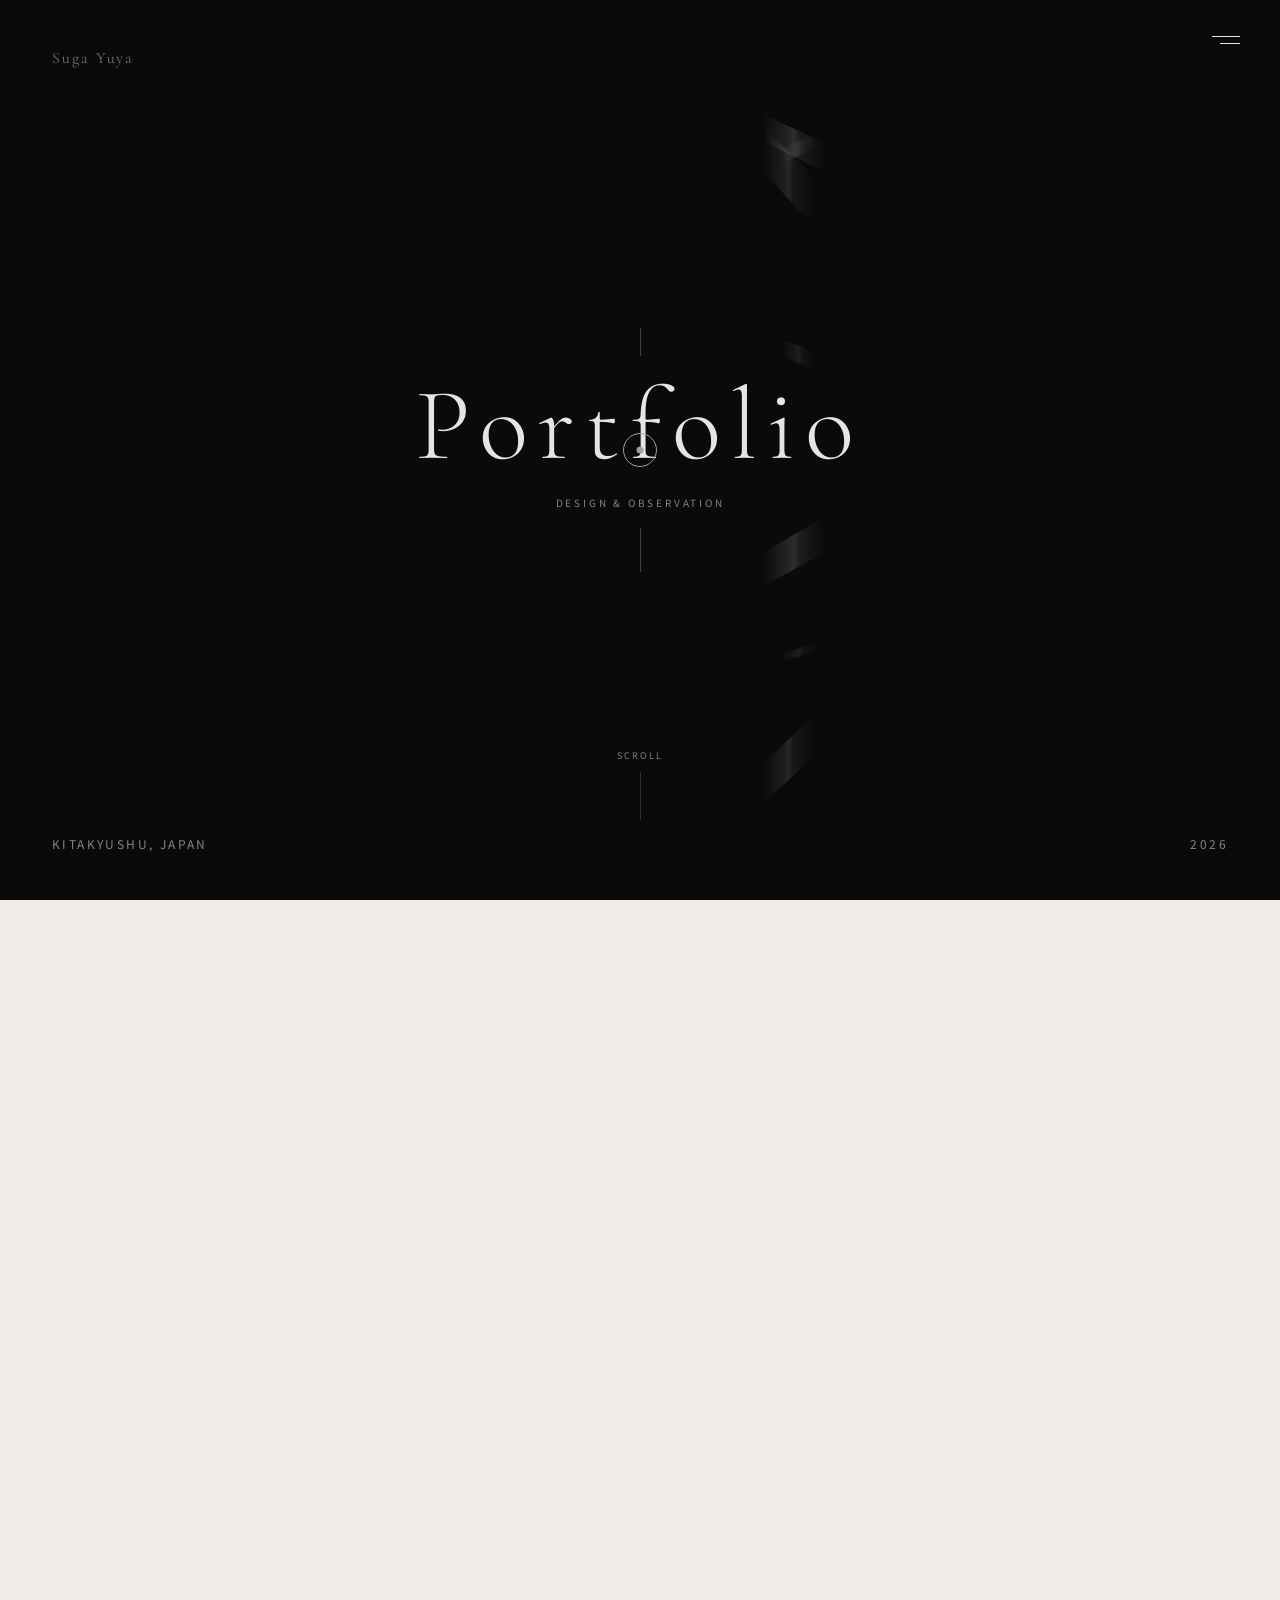
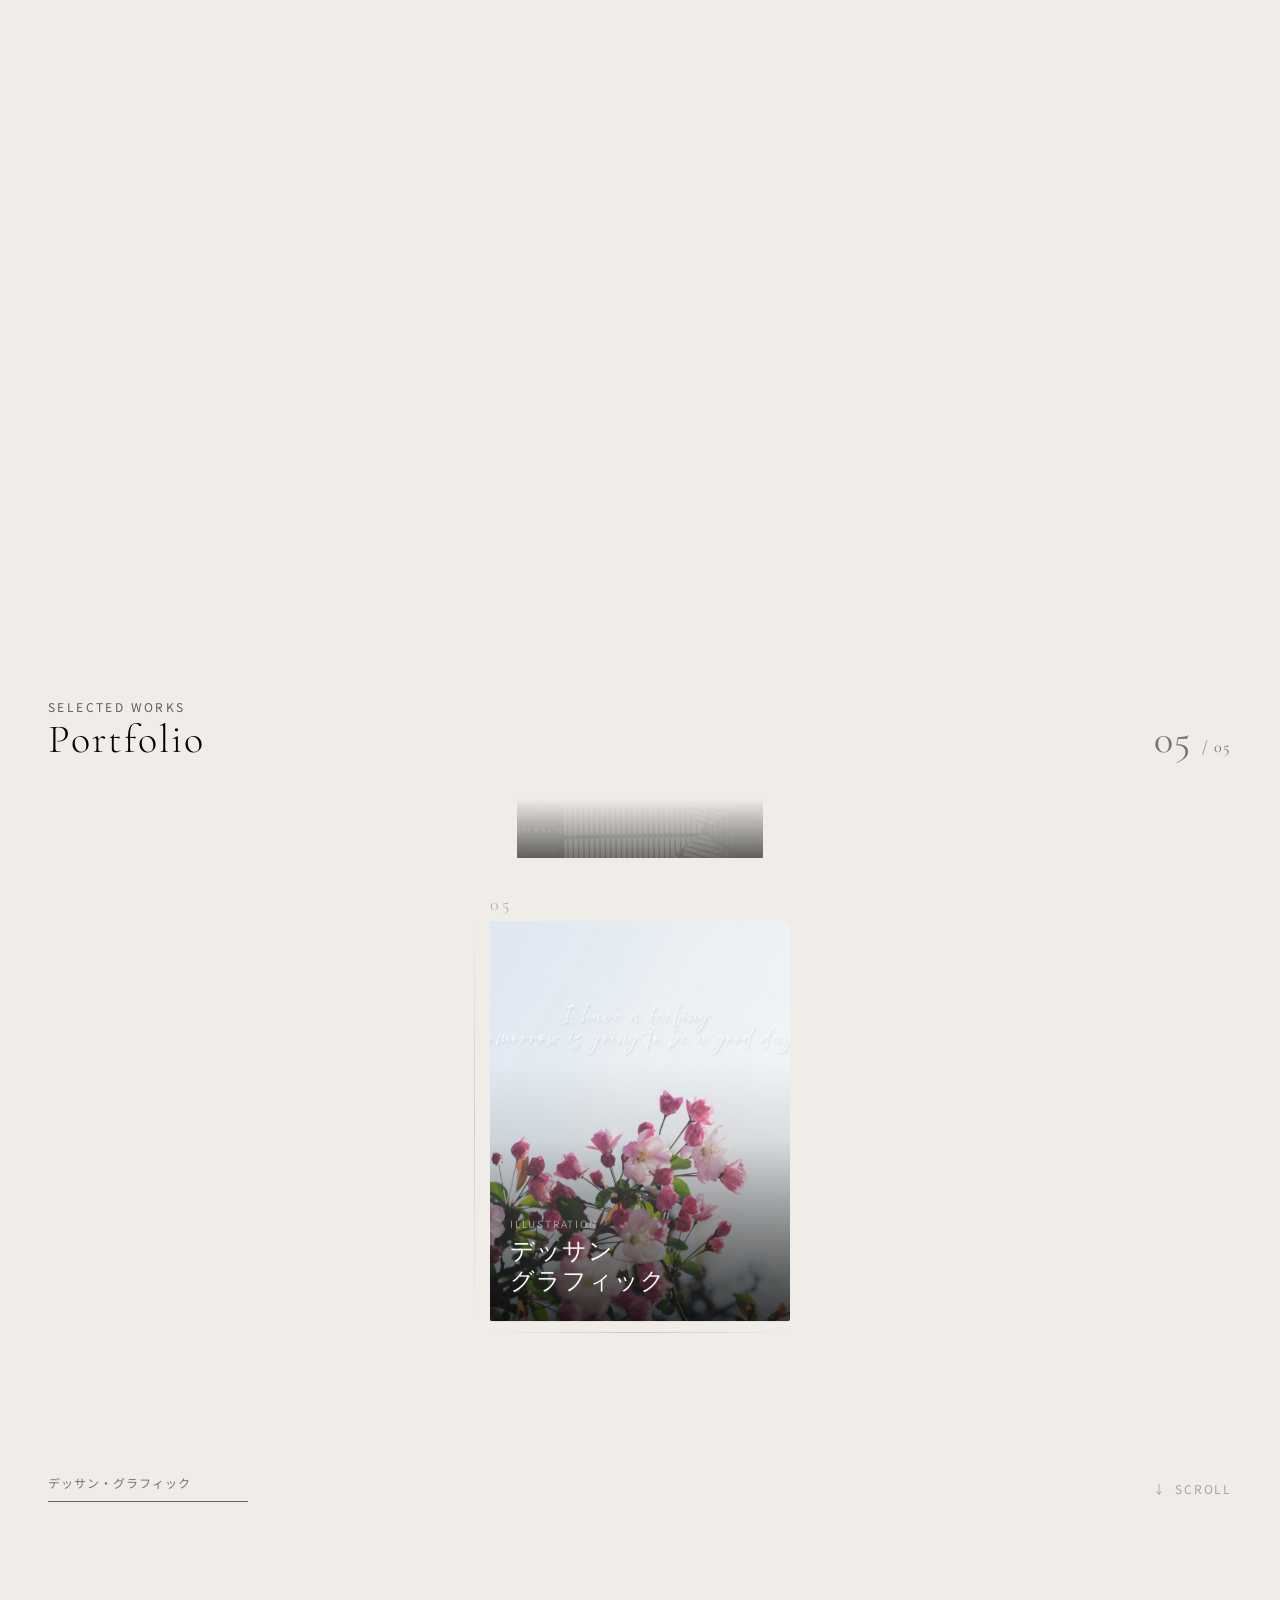
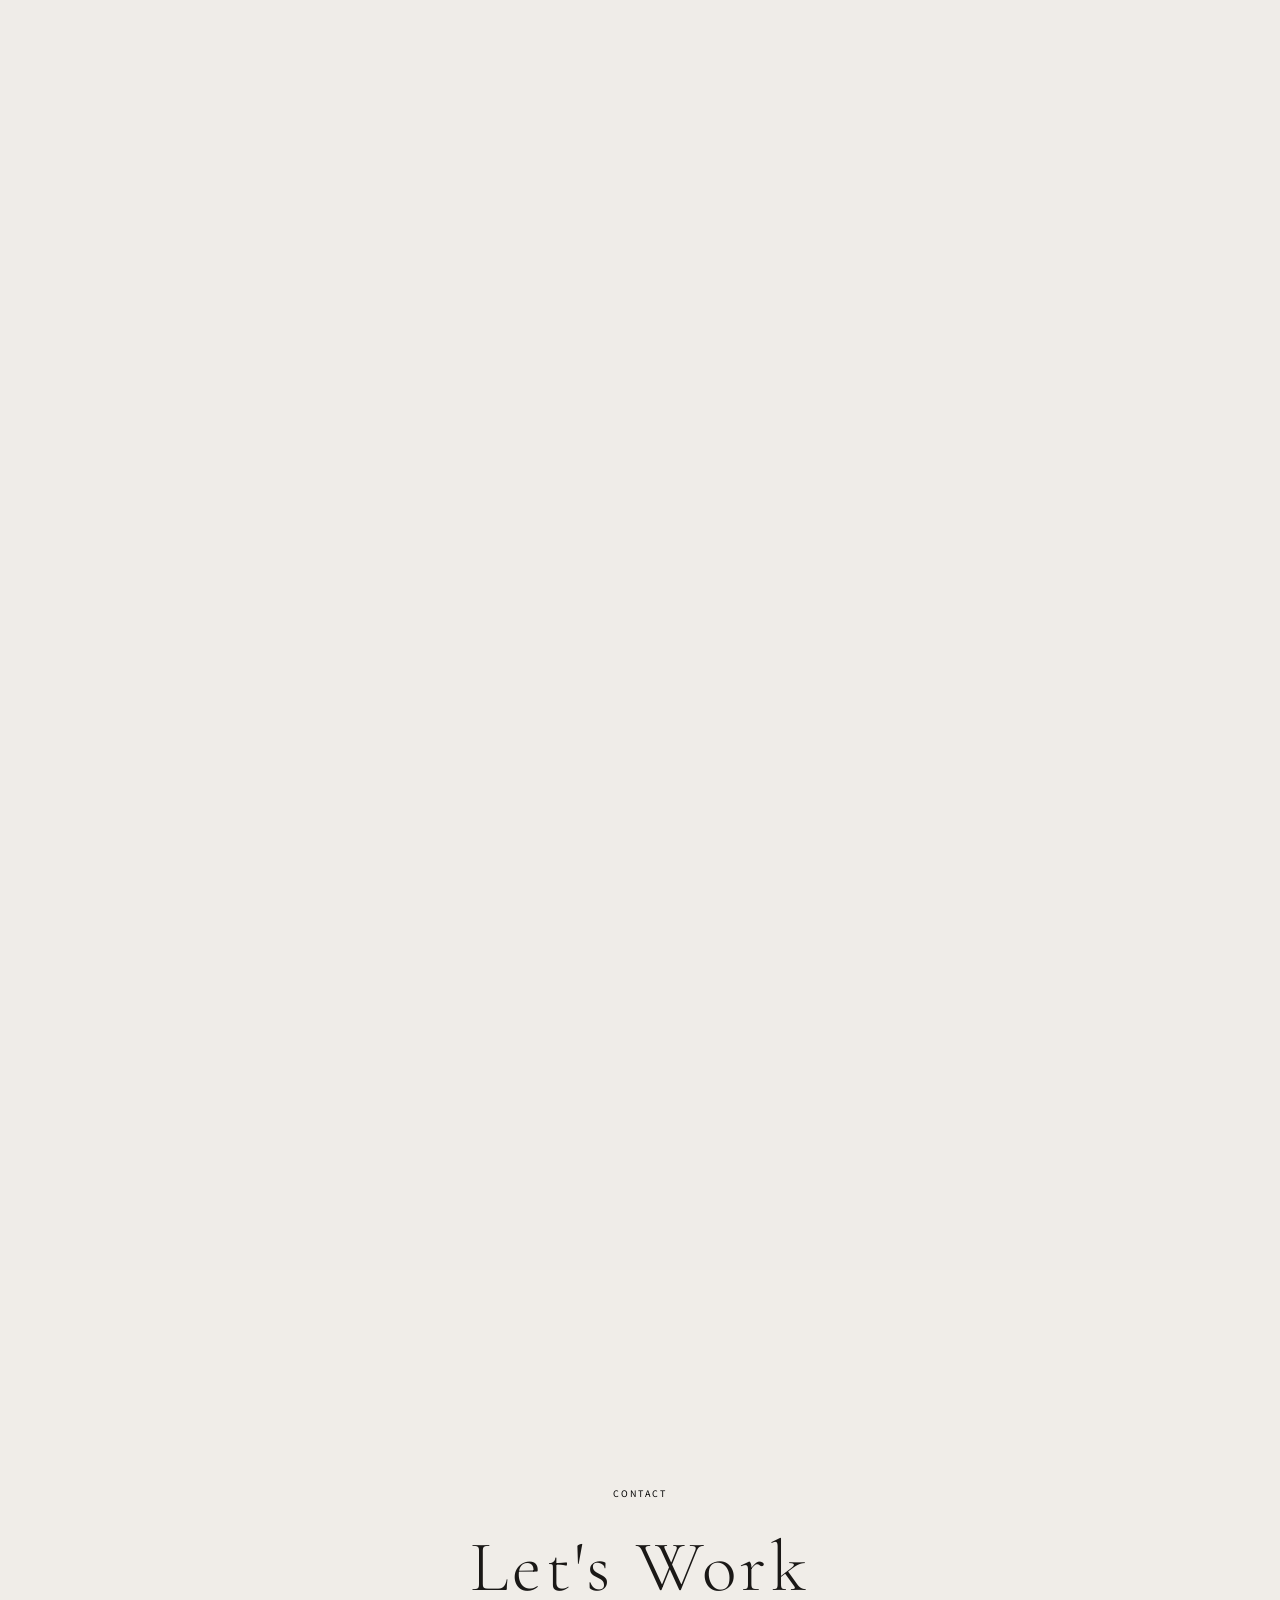
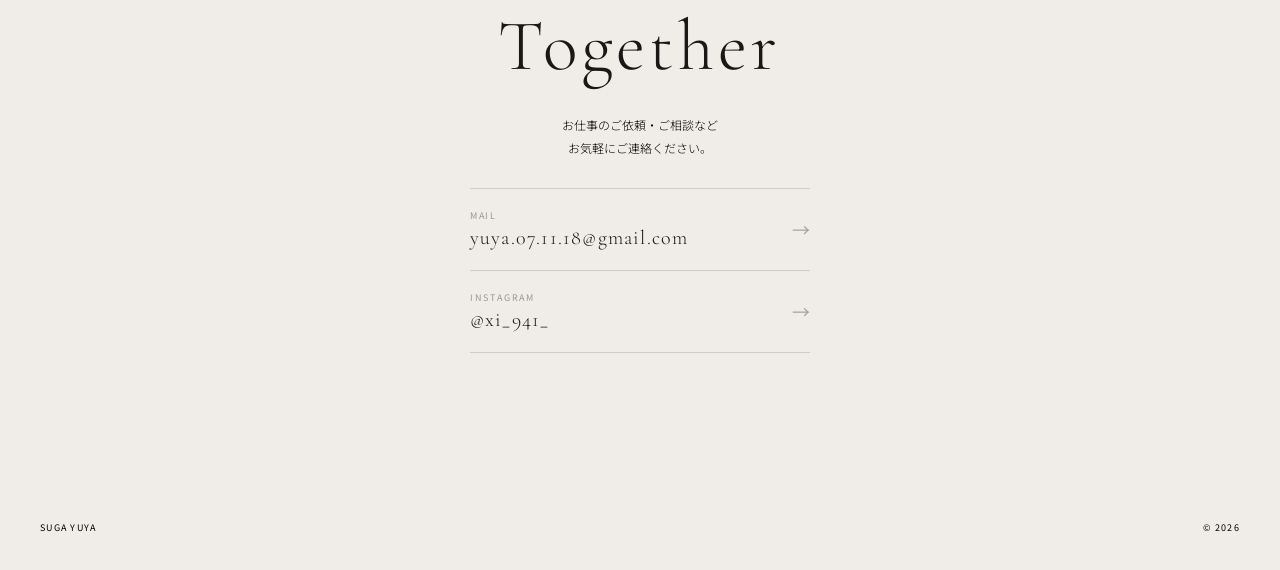
==== commit 2db714d4: "Add files via upload" ====
--- a/index.html
+++ b/index.html
@@ -90,31 +90,31 @@
         <div class="cards-track" id="cardsTrack">
           <a href="works/index.html" class="w-card active">
             <span class="card-num">01</span><div class="card-side-line"></div>
-            <div class="card-bg"><img src="images/work05.png" alt="小児科サイトリニューアル"></div>
+            <div class="card-bg"><img src="images/after01.jpg" alt="小児科サイトリニューアル"></div>
             <div class="card-overlay"><span class="card-tag">Web Design</span><span class="card-title">小児科サイト<br>リニューアル</span></div>
             <div class="card-bottom-line"></div>
           </a>
           <a href="works/project01.html" class="w-card">
             <span class="card-num">02</span><div class="card-side-line"></div>
-            <div class="card-bg"><img src="images/work04.png" alt="飲食店コーポレート"></div>
+            <div class="card-bg"><img src="images/after02.jpg" alt="飲食店コーポレート"></div>
             <div class="card-overlay"><span class="card-tag">Web Design</span><span class="card-title">飲食店<br>コーポレート</span></div>
             <div class="card-bottom-line"></div>
           </a>
           <a href="works/project02.html" class="w-card">
             <span class="card-num">03</span><div class="card-side-line"></div>
-            <div class="card-bg"><img src="images/work05.png" alt="タトゥースタジオロゴ"></div>
+            <div class="card-bg"><img src="images/worsk05.png" alt="タトゥースタジオロゴ"></div>
             <div class="card-overlay"><span class="card-tag">Graphic</span><span class="card-title">タトゥースタジオ<br>ロゴデザイン</span></div>
             <div class="card-bottom-line"></div>
           </a>
           <a href="works/project03.html" class="w-card">
             <span class="card-num">04</span><div class="card-side-line"></div>
-            <div class="card-bg"><img src="images/work04.png" alt="LPデザイン"></div>
+            <div class="card-bg"><img src="images/works04.png" alt="LPデザイン"></div>
             <div class="card-overlay"><span class="card-tag">Landing Page</span><span class="card-title">LP<br>デザイン</span></div>
             <div class="card-bottom-line"></div>
           </a>
           <a href="works/project04.html" class="w-card">
             <span class="card-num">05</span><div class="card-side-line"></div>
-            <div class="card-bg"><img src="images/work03.jpg" alt="デッサングラフィック"></div>
+            <div class="card-bg"><img src="images/works07.png" alt="デッサングラフィック"></div>
             <div class="card-overlay"><span class="card-tag">Illustration</span><span class="card-title">デッサン<br>グラフィック</span></div>
             <div class="card-bottom-line"></div>
           </a>
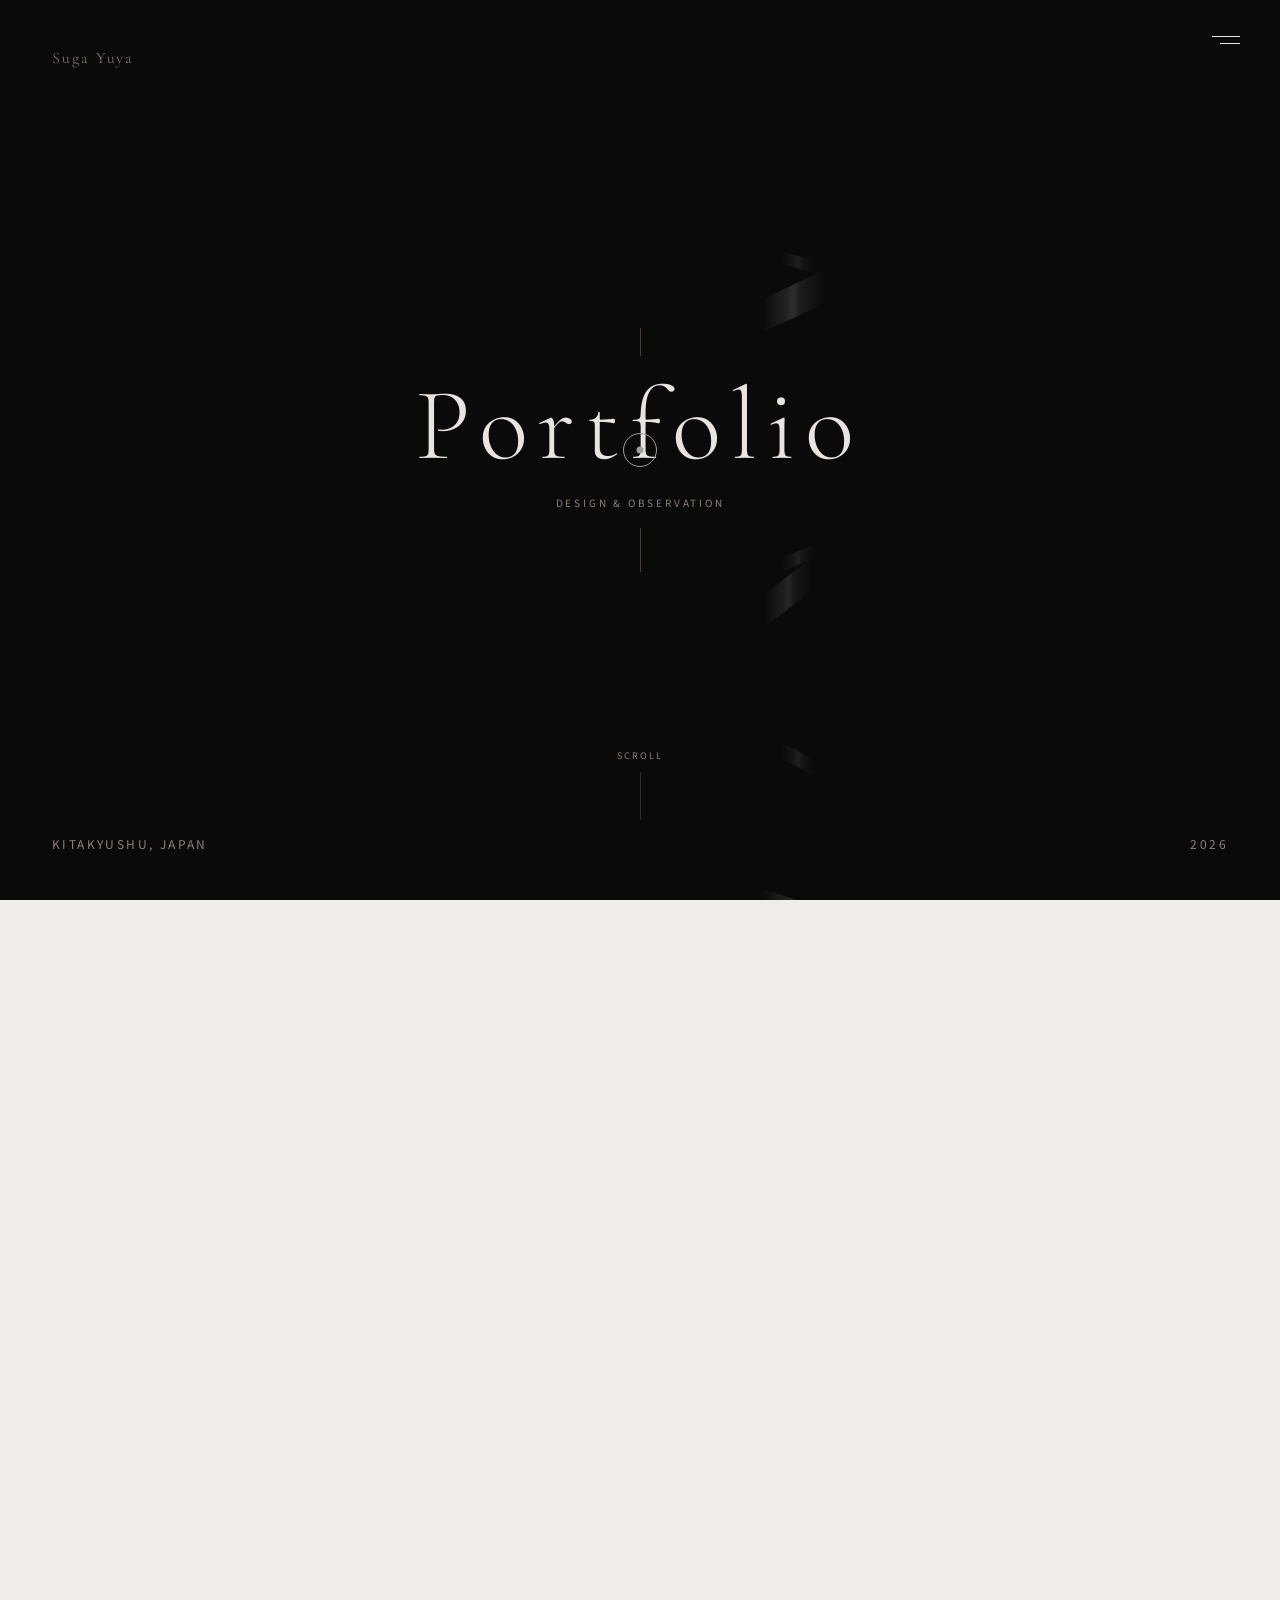
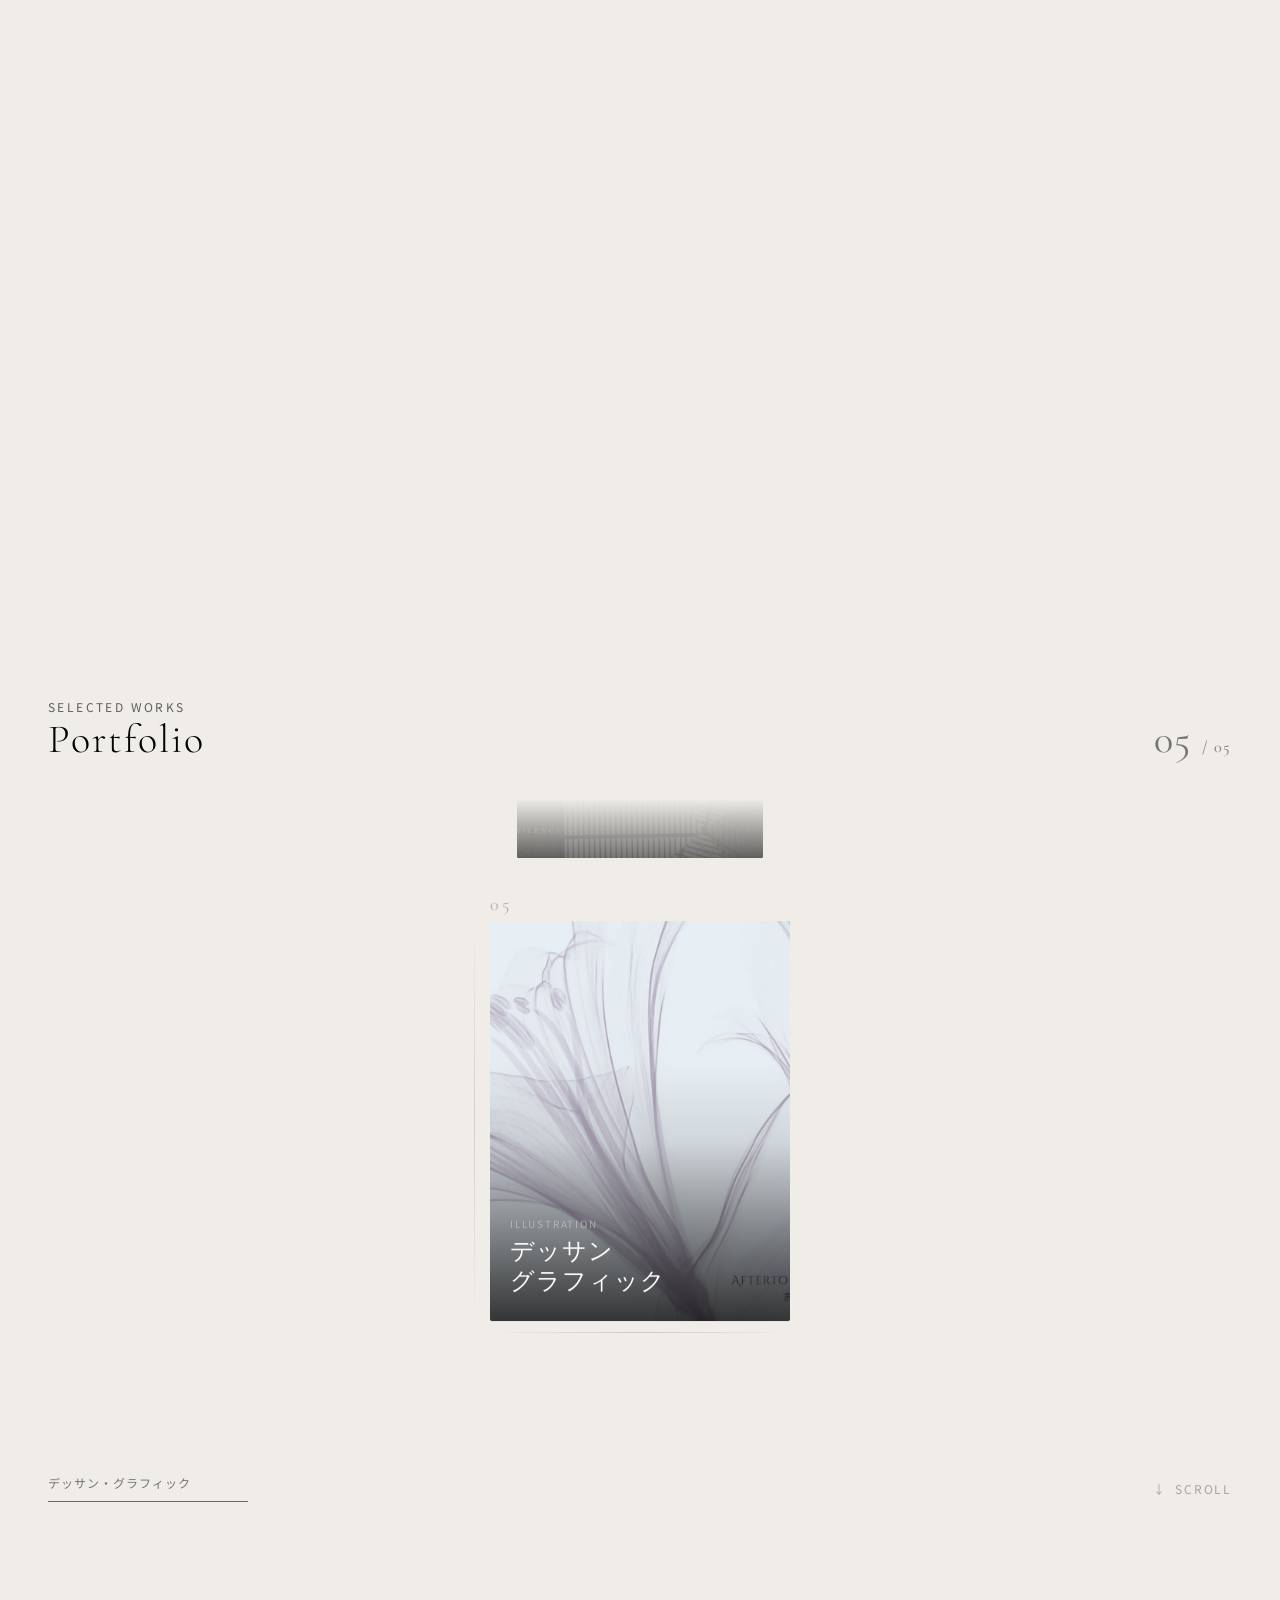
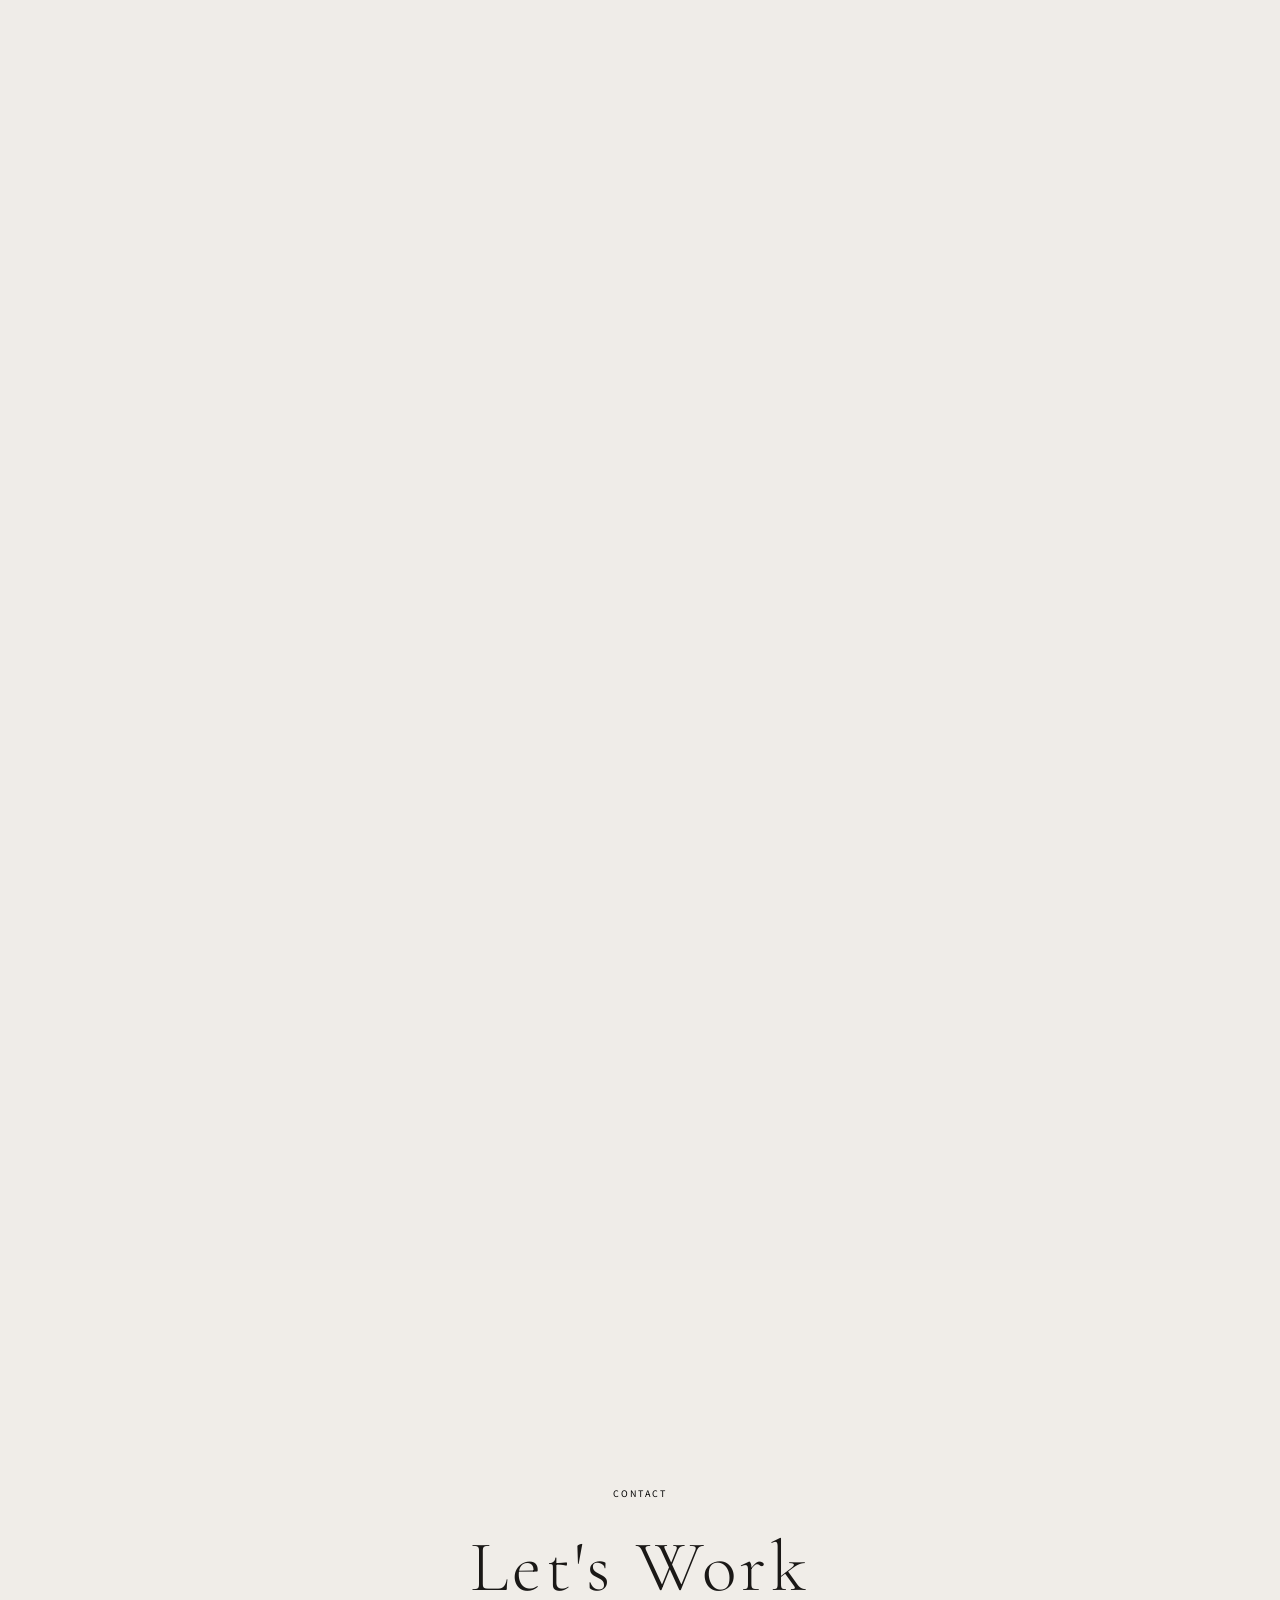
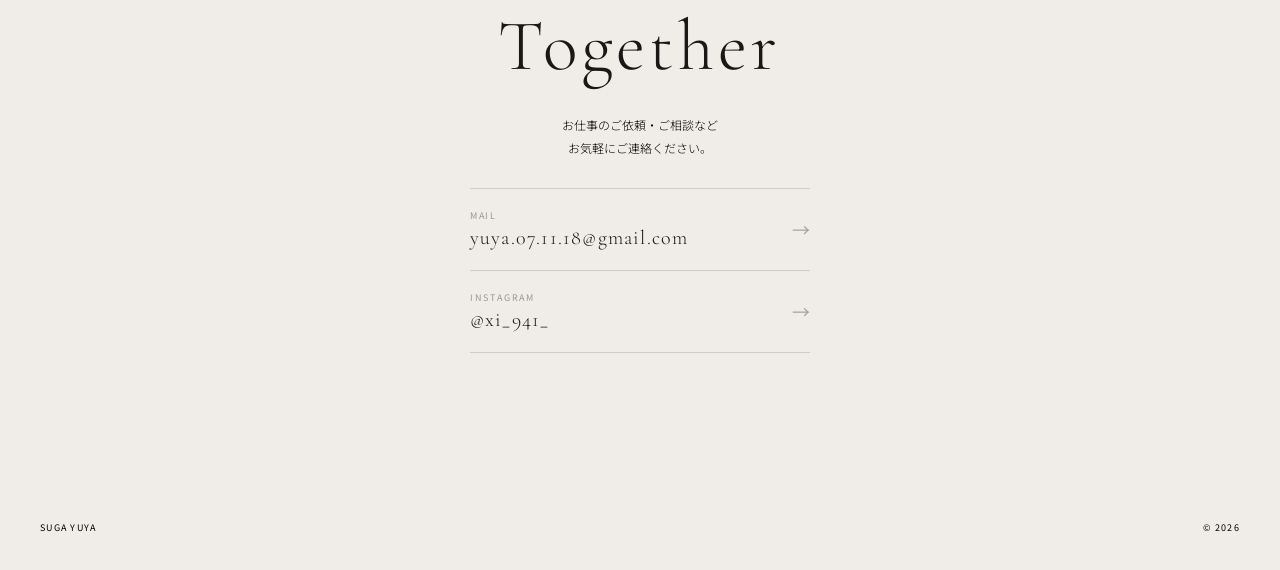
==== commit 8b2d8e58: "Add files via upload" ====
--- a/index.html
+++ b/index.html
@@ -102,7 +102,7 @@
           </a>
           <a href="works/project02.html" class="w-card">
             <span class="card-num">03</span><div class="card-side-line"></div>
-            <div class="card-bg"><img src="images/worsk05.png" alt="タトゥースタジオロゴ"></div>
+            <div class="card-bg"><img src="images/works06.png" alt="タトゥースタジオロゴ"></div>
             <div class="card-overlay"><span class="card-tag">Graphic</span><span class="card-title">タトゥースタジオ<br>ロゴデザイン</span></div>
             <div class="card-bottom-line"></div>
           </a>
@@ -114,7 +114,7 @@
           </a>
           <a href="works/project04.html" class="w-card">
             <span class="card-num">05</span><div class="card-side-line"></div>
-            <div class="card-bg"><img src="images/works07.png" alt="デッサングラフィック"></div>
+            <div class="card-bg"><img src="images/works011.png" alt="デッサングラフィック"></div>
             <div class="card-overlay"><span class="card-tag">Illustration</span><span class="card-title">デッサン<br>グラフィック</span></div>
             <div class="card-bottom-line"></div>
           </a>
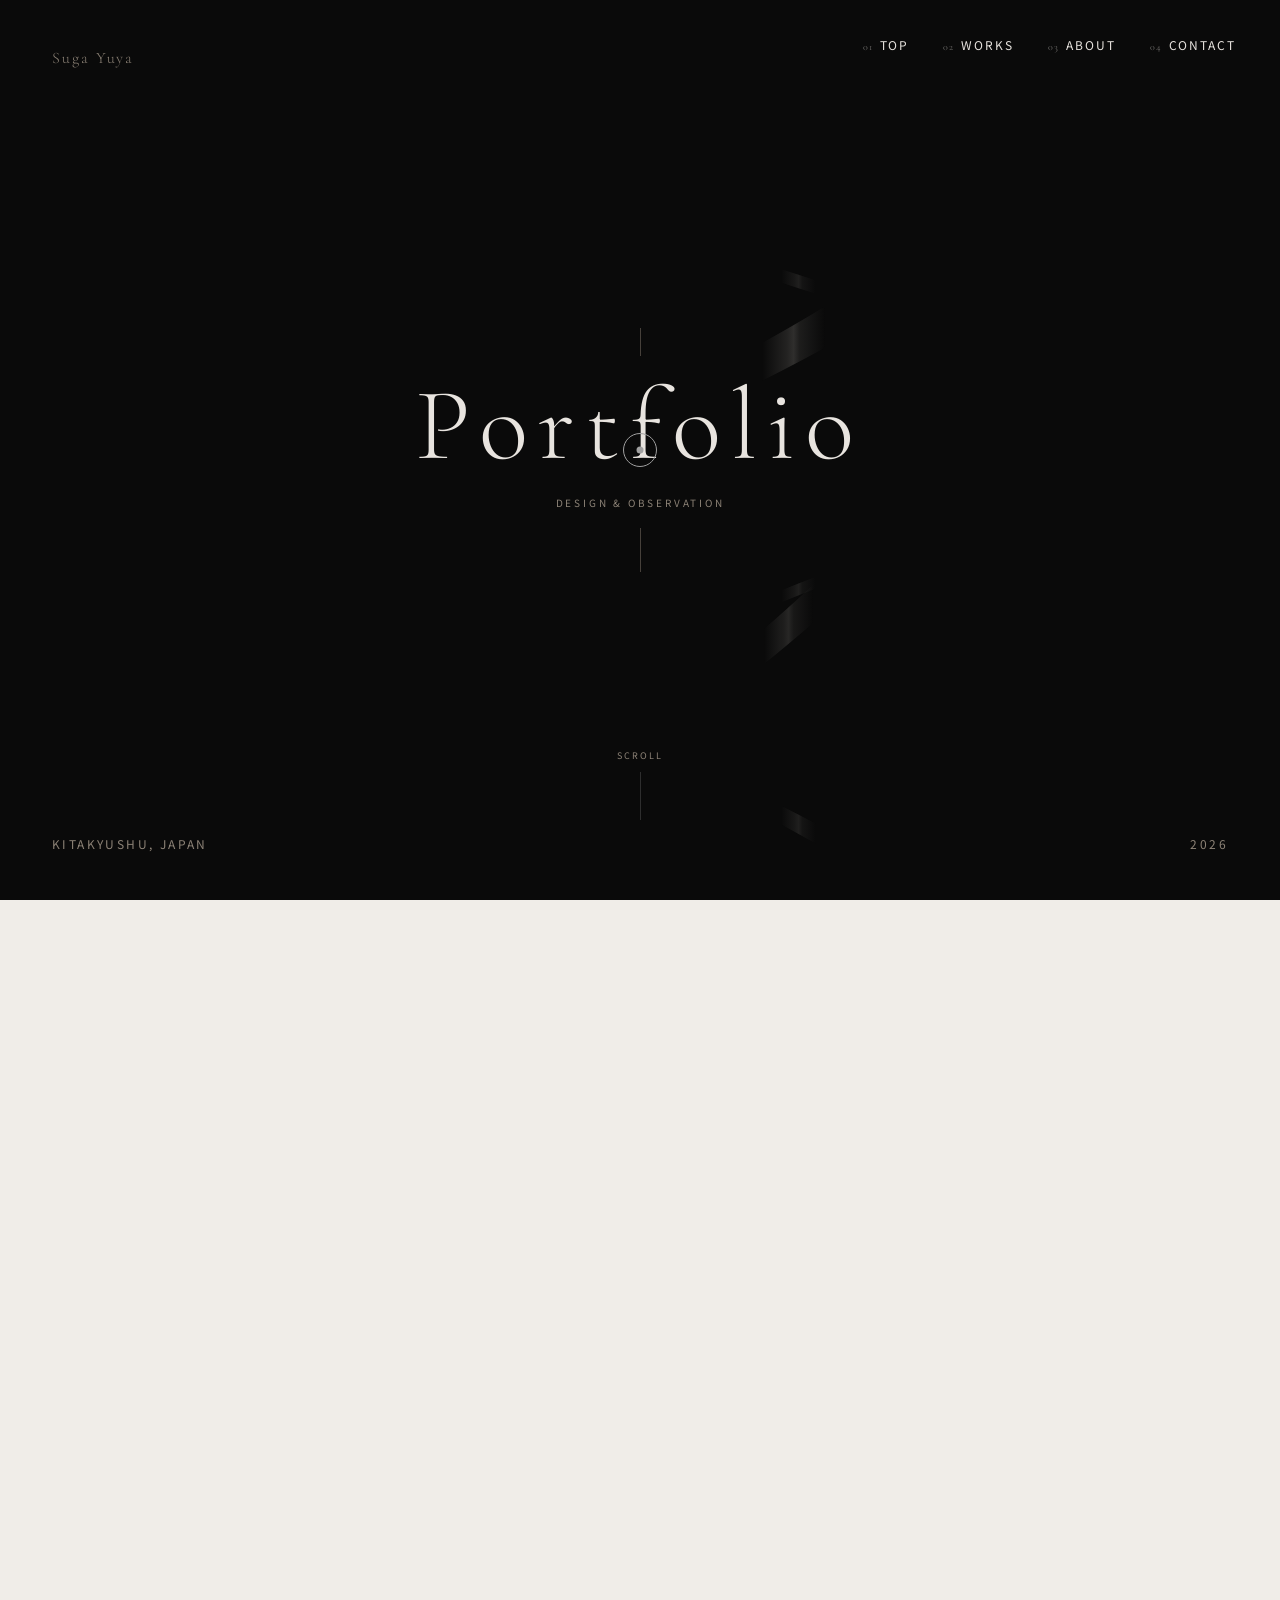
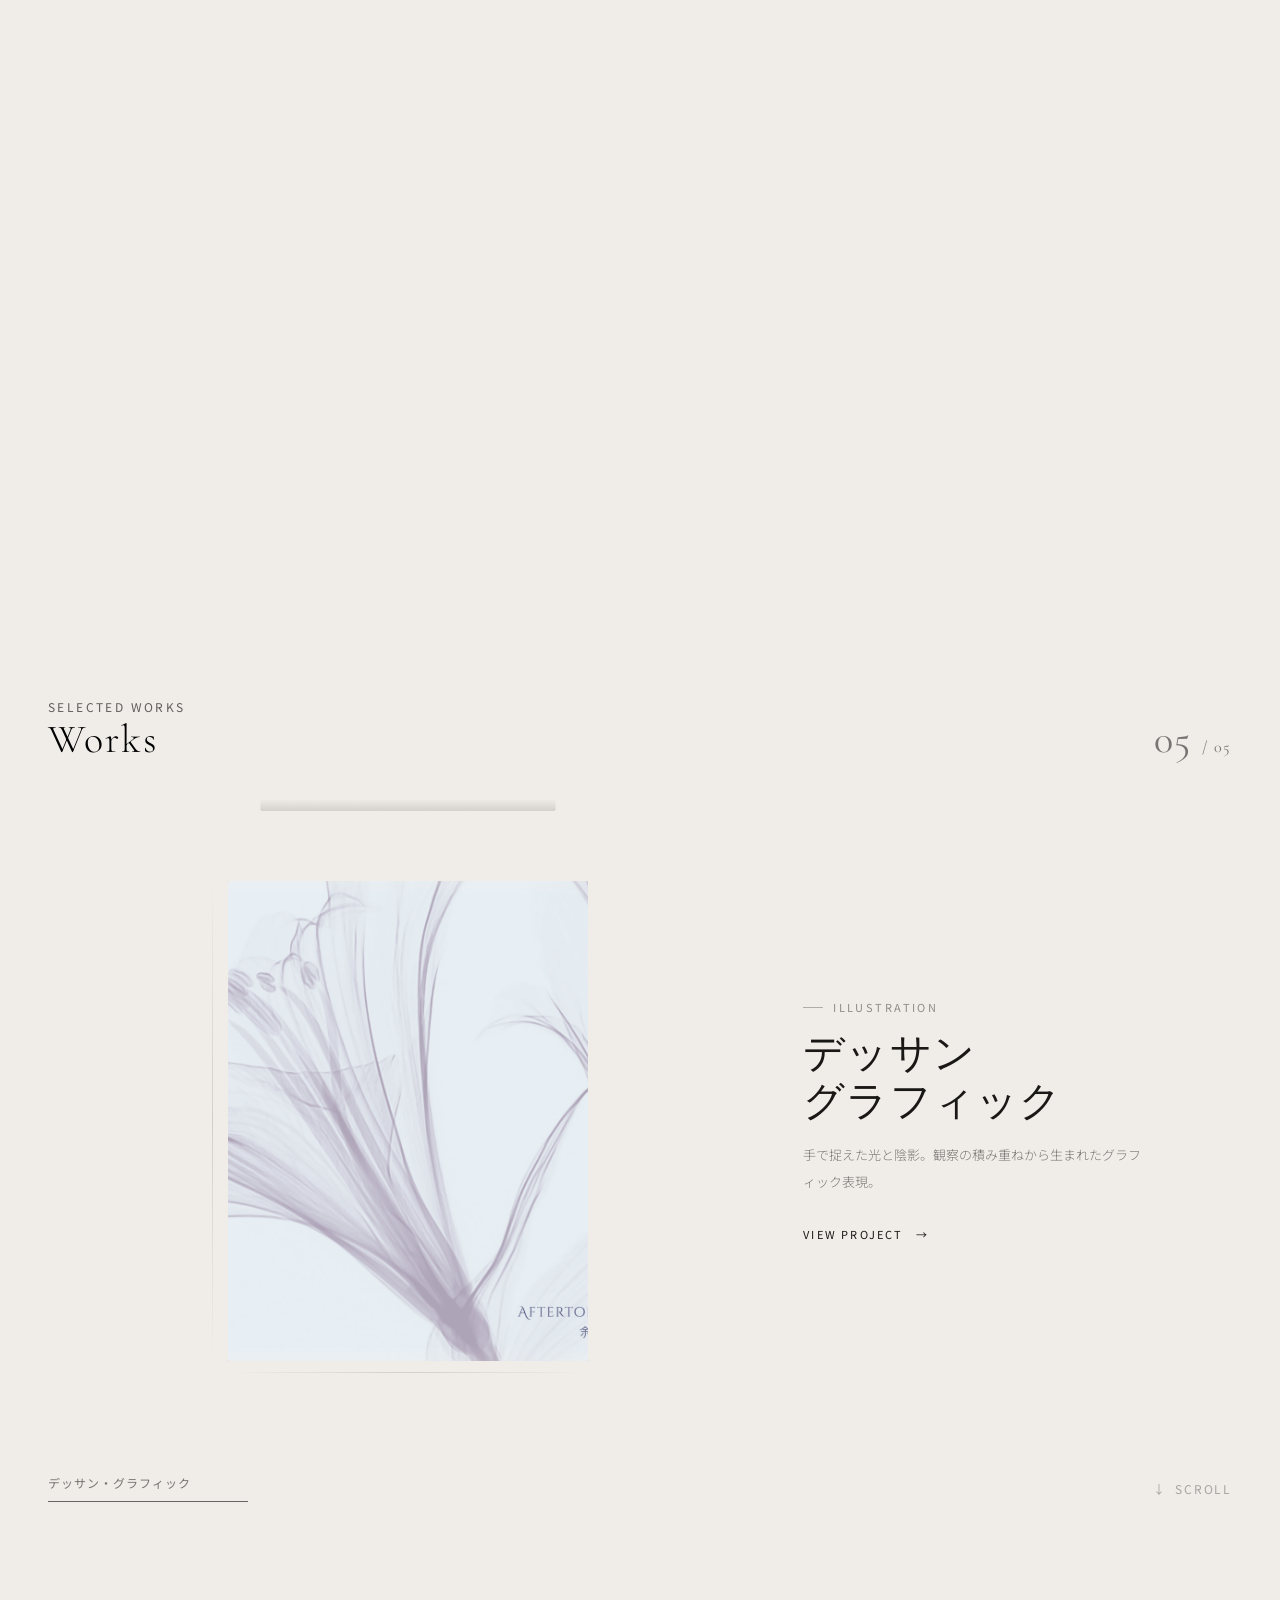
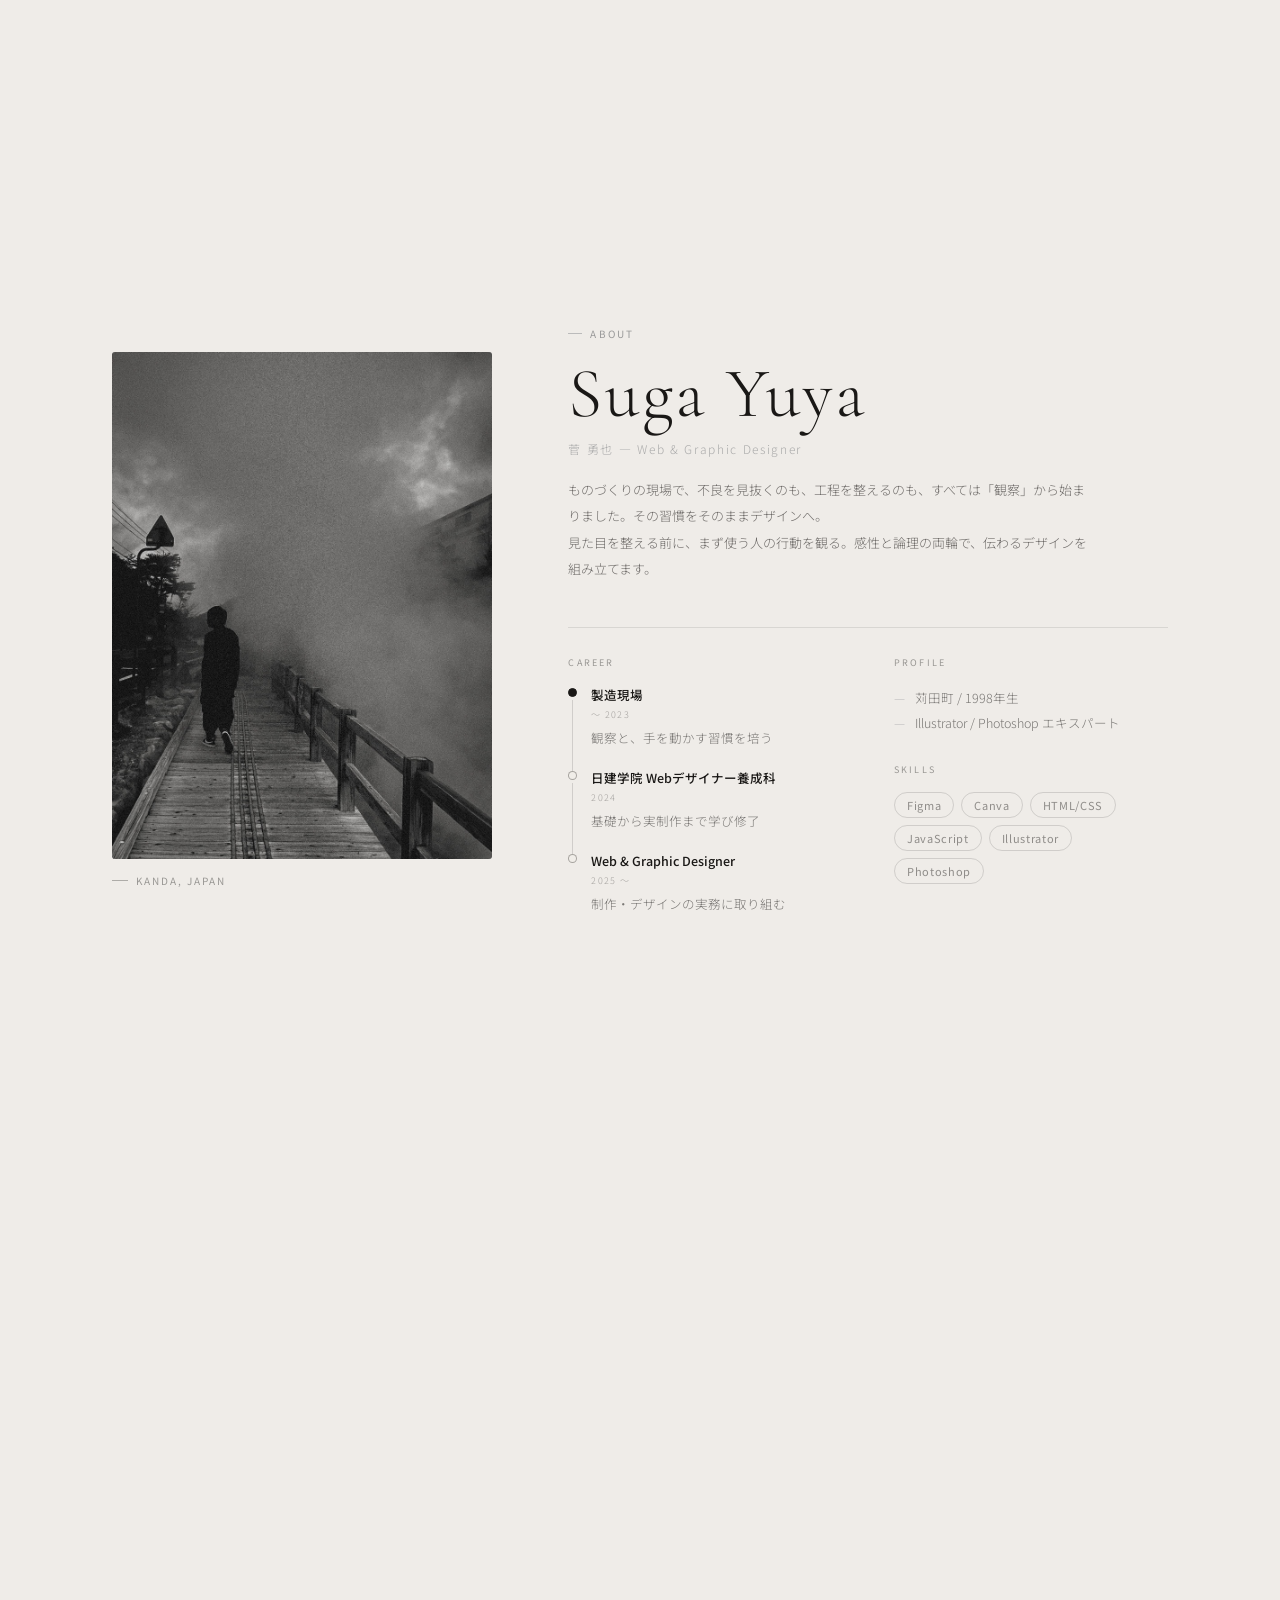
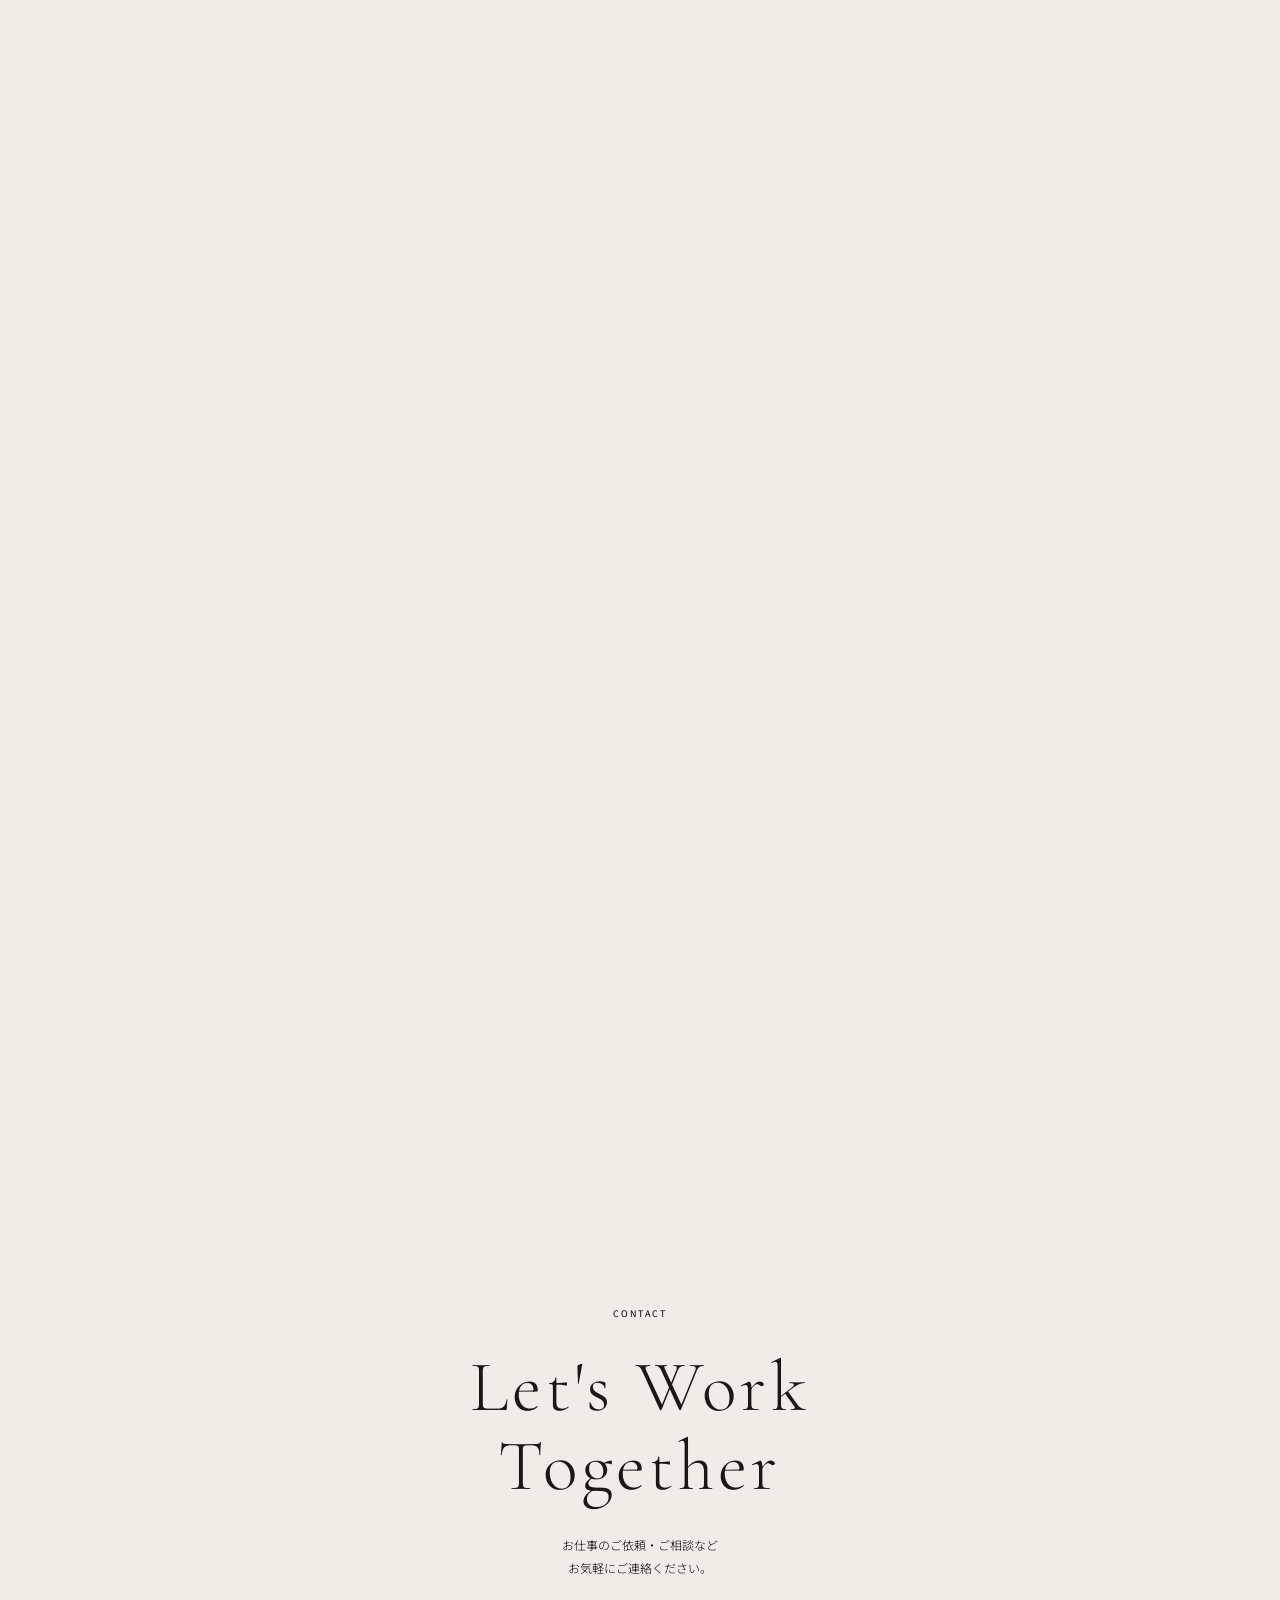
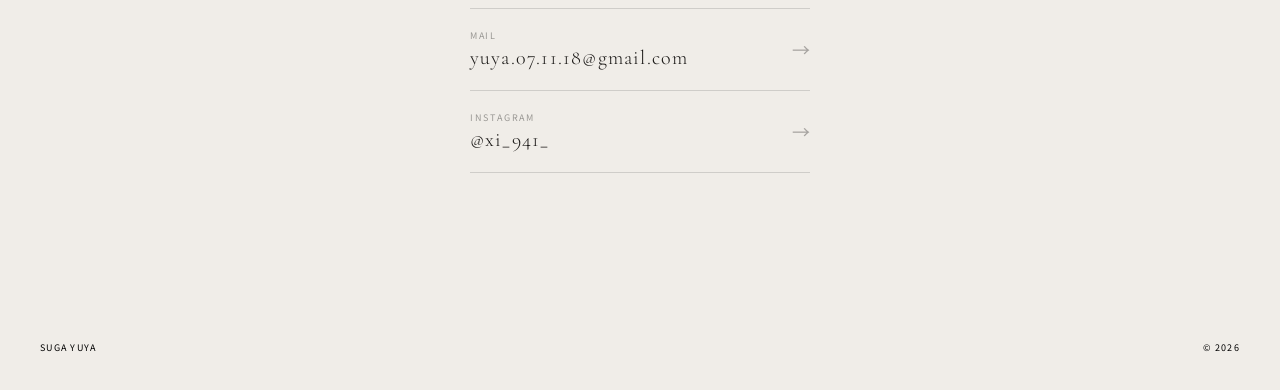
==== commit 7985f903: "Add files via upload" ====
--- a/index.html
+++ b/index.html
@@ -31,6 +31,13 @@
   </svg>
 </div>
 
+<nav class="pc-nav" id="pcNav">
+  <a class="pc-nav-item" data-section="fv"><span class="pc-nav-num">01</span>Top</a>
+  <a class="pc-nav-item" data-section="works"><span class="pc-nav-num">02</span>Works</a>
+  <a class="pc-nav-item" data-section="about"><span class="pc-nav-num">03</span>About</a>
+  <a class="pc-nav-item" data-section="contact"><span class="pc-nav-num">04</span>Contact</a>
+</nav>
+
 <button class="menu-btn" id="menuBtn">
   <span class="mbl"></span><span class="mbl"></span>
 </button>
@@ -79,45 +86,28 @@
       <header class="works-header">
         <div class="works-header-left">
           <span class="works-eyebrow">Selected Works</span>
-          <h2 class="works-heading">Portfolio</h2>
+          <h2 class="works-heading">Works</h2>
         </div>
         <div class="works-counter">
           <span class="works-counter-cur" id="currentNum">01</span>
           <span>&nbsp;/&nbsp;05</span>
         </div>
       </header>
-      <div class="cards-viewport">
-        <div class="cards-track" id="cardsTrack">
-          <a href="works/index.html" class="w-card active">
-            <span class="card-num">01</span><div class="card-side-line"></div>
-            <div class="card-bg"><img src="images/after01.jpg" alt="小児科サイトリニューアル"></div>
-            <div class="card-overlay"><span class="card-tag">Web Design</span><span class="card-title">小児科サイト<br>リニューアル</span></div>
-            <div class="card-bottom-line"></div>
-          </a>
-          <a href="works/project01.html" class="w-card">
-            <span class="card-num">02</span><div class="card-side-line"></div>
-            <div class="card-bg"><img src="images/after02.jpg" alt="飲食店コーポレート"></div>
-            <div class="card-overlay"><span class="card-tag">Web Design</span><span class="card-title">飲食店<br>コーポレート</span></div>
-            <div class="card-bottom-line"></div>
-          </a>
-          <a href="works/project02.html" class="w-card">
-            <span class="card-num">03</span><div class="card-side-line"></div>
-            <div class="card-bg"><img src="images/works06.png" alt="タトゥースタジオロゴ"></div>
-            <div class="card-overlay"><span class="card-tag">Graphic</span><span class="card-title">タトゥースタジオ<br>ロゴデザイン</span></div>
-            <div class="card-bottom-line"></div>
-          </a>
-          <a href="works/project03.html" class="w-card">
-            <span class="card-num">04</span><div class="card-side-line"></div>
-            <div class="card-bg"><img src="images/works04.png" alt="LPデザイン"></div>
-            <div class="card-overlay"><span class="card-tag">Landing Page</span><span class="card-title">LP<br>デザイン</span></div>
-            <div class="card-bottom-line"></div>
-          </a>
-          <a href="works/project04.html" class="w-card">
-            <span class="card-num">05</span><div class="card-side-line"></div>
-            <div class="card-bg"><img src="images/works011.png" alt="デッサングラフィック"></div>
-            <div class="card-overlay"><span class="card-tag">Illustration</span><span class="card-title">デッサン<br>グラフィック</span></div>
-            <div class="card-bottom-line"></div>
-          </a>
+      <div class="works-main">
+        <div class="cards-viewport">
+          <div class="cards-track" id="cardsTrack">
+            <a href="works/index.html" class="w-card active"><div class="card-side-line"></div><div class="card-bg"><img src="images/after01.jpg" alt="小児科サイトリニューアル"></div><div class="card-bottom-line"></div></a>
+            <a href="works/project01.html" class="w-card"><div class="card-side-line"></div><div class="card-bg"><img src="images/after02.jpg" alt="飲食店コーポレート"></div><div class="card-bottom-line"></div></a>
+            <a href="works/project02.html" class="w-card"><div class="card-side-line"></div><div class="card-bg"><img src="images/works07.jpg" alt="タトゥースタジオロゴ"></div><div class="card-bottom-line"></div></a>
+            <a href="works/project03.html" class="w-card"><div class="card-side-line"></div><div class="card-bg"><img src="images/works08.jpg" alt="LPデザイン"></div><div class="card-bottom-line"></div></a>
+            <a href="works/project04.html" class="w-card"><div class="card-side-line"></div><div class="card-bg"><img src="images/works06.png" alt="デッサングラフィック"></div><div class="card-bottom-line"></div></a>
+          </div>
+        </div>
+        <div class="works-info" id="worksInfo">
+          <span class="works-info-cat" id="wCat">Web Design</span>
+          <h3 class="works-info-title" id="wTitle">小児科サイト<br>リニューアル</h3>
+          <p class="works-info-desc" id="wDesc">初めての受診でも迷わない。保護者の行動観察から導線を再設計した小児科サイト。</p>
+          <a class="works-info-link" id="wLink" href="works/index.html">View Project<span class="wil-arrow">→</span></a>
         </div>
       </div>
       <div class="works-bottom">
@@ -137,35 +127,43 @@
       <div class="about-label-overlay">
         <span class="about-label-text" id="aboutLabel">About</span>
       </div>
-      <div class="about-img-area" id="aboutImgArea">
-        <div class="about-portrait-bg">
-          <img src="images/about.jpg" alt="Suga Yuya Profile">
-        </div>
-      </div>
-      <div class="about-text-area" id="aboutTextArea">
-        <div class="about-text-left">
+      <div class="about-content" id="aboutContent">
+        <div class="about-portrait">
+          <div class="about-portrait-bg"><img src="images/about.jpg" alt="Suga Yuya"></div>
+          <span class="about-portrait-cap">Kanda, Japan</span>
+        </div>
+        <div class="about-info">
           <span class="about-eyebrow">About</span>
-          <div>
-            <h2 class="about-name">Suga<br>Yuya</h2>
-            <p class="about-name-ja" style="margin-top:4px">菅 勇也 — Web &amp; Graphic Designer</p>
-          </div>
-          <p class="about-bio">製造現場の観察力を武器に<br>Webデザインへ転換。<br>感性と論理で伝わるデザインを。</p>
-        </div>
-        <div class="about-text-right">
-          <div class="about-list">
-            <span class="about-list-label">Profile</span>
-            <div class="about-list-item">北九州市 / 1998年生</div>
-            <div class="about-list-item">日建学院 Webデザイナー養成科 修了</div>
-            <div class="about-list-item">Illustrator / Photoshop エキスパート</div>
-          </div>
-          <div class="about-skills">
-            <span class="about-skills-label">Skills</span>
-            <span class="skill-tag">Figma</span>
-            <span class="skill-tag">Canva</span>
-            <span class="skill-tag">HTML/CSS</span>
-            <span class="skill-tag">JavaScript</span>
-            <span class="skill-tag">Illustrator</span>
-            <span class="skill-tag">Photoshop</span>
+          <h2 class="about-name"><span class="nm-line">Suga</span> <span class="nm-line">Yuya</span></h2>
+          <p class="about-name-ja">菅 勇也 — Web &amp; Graphic Designer</p>
+          <p class="about-bio">ものづくりの現場で、不良を見抜くのも、工程を整えるのも、すべては「観察」から始まりました。その習慣をそのままデザインへ。<br>見た目を整える前に、まず使う人の行動を観る。感性と論理の両輪で、伝わるデザインを組み立てます。</p>
+          <div class="about-detail">
+            <div class="about-career">
+              <span class="about-block-label">Career</span>
+              <div class="tl">
+                <div class="tl-item"><span class="tl-dot"></span><div class="tl-body"><b>製造現場</b><span class="tl-year">〜 2023</span>観察と、手を動かす習慣を培う</div></div>
+                <div class="tl-item"><span class="tl-dot"></span><div class="tl-body"><b>日建学院 Webデザイナー養成科</b><span class="tl-year">2024</span>基礎から実制作まで学び修了</div></div>
+                <div class="tl-item"><span class="tl-dot"></span><div class="tl-body"><b>Web &amp; Graphic Designer</b><span class="tl-year">2025 〜</span>制作・デザインの実務に取り組む</div></div>
+              </div>
+            </div>
+            <div class="about-side">
+              <div class="about-profile">
+                <span class="about-block-label">Profile</span>
+                <div class="about-profile-item">苅田町 / 1998年生</div>
+                <div class="about-profile-item">Illustrator / Photoshop エキスパート</div>
+              </div>
+              <div class="about-skills">
+                <span class="about-block-label">Skills</span>
+                <div class="about-skills-tags">
+                  <span class="skill-tag">Figma</span>
+                  <span class="skill-tag">Canva</span>
+                  <span class="skill-tag">HTML/CSS</span>
+                  <span class="skill-tag">JavaScript</span>
+                  <span class="skill-tag">Illustrator</span>
+                  <span class="skill-tag">Photoshop</span>
+                </div>
+              </div>
+            </div>
           </div>
         </div>
       </div>
--- a/css/style.css
+++ b/css/style.css
@@ -12,6 +12,19 @@
 }
 #waveGroup{animation:waveGroupDrift 20s ease-in-out infinite;}
 
+/* ━━ PC NAV ━━ */
+.pc-nav{position:fixed;top:30px;right:44px;z-index:500;display:flex;align-items:center;gap:34px;}
+.pc-nav-item{display:flex;align-items:baseline;gap:7px;font-size:12px;letter-spacing:0.16em;
+  text-transform:uppercase;color:#e8e4df;text-decoration:none;cursor:pointer;position:relative;
+  padding:6px 0;transition:color 0.4s cubic-bezier(0.16,1,0.3,1),opacity 0.3s;}
+.pc-nav-num{font-family:'Cormorant Garamond',serif;font-size:10px;letter-spacing:0.1em;opacity:0.45;}
+.pc-nav-item::after{content:'';position:absolute;left:0;bottom:0;width:0;height:1px;
+  background:currentColor;transition:width 0.4s cubic-bezier(0.16,1,0.3,1);}
+.pc-nav-item:hover::after{width:100%;}
+.pc-nav.dark .pc-nav-item{color:#1a1816;}
+@media(min-width:768px){.menu-btn{display:none!important;}}
+@media(max-width:767px){.pc-nav{display:none;}}
+
 /* ━━ HAMBURGER ━━ */
 .menu-btn{position:fixed;top:28px;right:32px;z-index:500;background:none;border:none;
   display:flex;flex-direction:column;align-items:flex-end;gap:6px;padding:8px;cursor:pointer;}
@@ -125,7 +138,7 @@
 }
 
 /* ━━ CARD ━━ */
-.w-card{flex-shrink:0;width:300px;height:400px;border-radius:2px;overflow:visible;
+.w-card{flex-shrink:0;width:360px;height:480px;border-radius:2px;overflow:visible;
   position:relative;cursor:pointer;text-decoration:none;
   transition:transform 0.7s cubic-bezier(0.16,1,0.3,1),filter 0.5s ease;}
 .w-card .card-bg{
@@ -193,71 +206,46 @@
 .scroll-down-hint{font-size:12px;letter-spacing:0.15em;text-transform:uppercase;opacity:0.3;
   display:flex;align-items:center;gap:8px;}
 
-/* ━━ ABOUT ━━ */
-.about-section{background:rgba(240,237,232,0.9);position:relative;z-index:1;}
-.about-sticky-wrap{height:300vh;position:relative;}
-.about-sticky{position:sticky;top:0;height:100vh;overflow:hidden;background:rgba(240,237,232,0.9);
-  display:flex;flex-direction:column;}
-.about-label-overlay{position:absolute;inset:0;display:flex;align-items:center;
-  justify-content:center;z-index:100;pointer-events:none;}
-.about-label-text{font-family:'Cormorant Garamond',serif;
-  font-size:clamp(48px,8vw,96px);font-weight:200;letter-spacing:0.2em;color:#1a1816;
-  opacity:0;transform:translateY(20px);will-change:opacity,transform;}
-.about-img-area{position:absolute;inset:0;display:flex;align-items:center;
-  justify-content:center;padding:40px 0 0;
-  opacity:0;transform:translateY(-20px);will-change:opacity,transform;z-index:100;}
-
-/* 画像を表示・トリミングできるように設定を追加 */
-.about-portrait-bg{width:280px;height:420px;flex-shrink:0;
-  background:#c0c0c0;position:relative;border-radius:3px;overflow:hidden;}
-.about-portrait-bg img {
-  width: 100%;
-  height: 100%;
-  object-fit: cover;
-  object-position: center;
-  display: block;
-}
-.about-portrait-tag{position:absolute;bottom:14px;left:14px;
-  font-size:9px;letter-spacing:0.15em;text-transform:uppercase;color:rgba(255,255,255,0.6);z-index:2;}
-
-.about-text-area{
-  position:absolute;inset:0;
-  padding:60px 40px 60px;
-  display:flex;flex-direction:column;justify-content:center;
-  opacity:0;transform:translateY(20px);will-change:opacity,transform;z-index:100;gap:0;}
-
-/* 名前ブロック */
-.about-text-left{display:flex;flex-direction:column;gap:10px;margin-bottom:28px;}
-.about-eyebrow{font-size:10px;letter-spacing:0.22em;text-transform:uppercase;color:#999;
-  display:flex;align-items:center;gap:8px;}
-.about-eyebrow::before{content:'';width:14px;height:1px;background:#bbb;display:block;flex-shrink:0;}
-.about-name{font-family:'Cormorant Garamond',serif;font-size:clamp(52px,10vw,88px);
-  font-weight:200;letter-spacing:0.04em;color:#1a1816;line-height:0.95;margin-bottom:16px}
-.about-name-ja{font-size:12px;font-weight:300;letter-spacing:0.14em;color:#aaa;margin-top:6px;}
-.about-bio{font-size:12px;font-weight:300;line-height:2.2;color:rgba(26,24,22,0.45);max-width:100%;}
-
-/* 仕切り線 */
-.about-text-right{
-  display:flex;flex-direction:column;gap:24px;
-  padding-top:28px;
-  border-top:1px solid rgba(26,24,22,0.08);
-}
-
-/* Profile */
-.about-list{display:flex;flex-direction:column;gap:2px;}
-.about-list-label{font-size:9px;letter-spacing:0.22em;text-transform:uppercase;
-  color:rgba(100,100,100,0.45);margin-bottom:8px;}
-.about-list-item{display:flex;align-items:flex-start;gap:10px;
-  font-size:12px;font-weight:300;color:rgba(26,24,22,0.5);line-height:1.9;}
-.about-list-item::before{content:'—';color:#bbb;flex-shrink:0;font-size:10px;margin-top:2px;}
-
-/* Skills */
-.about-skills{display:flex;flex-wrap:wrap;gap:6px;}
-.about-skills-label{font-size:9px;letter-spacing:0.22em;text-transform:uppercase;
-  color:rgba(100,100,100,0.45);width:100%;margin-bottom:4px;}
-.skill-tag{font-size:11px;letter-spacing:0.06em;padding:4px 12px;border-radius:100px;
-  border:1px solid rgba(26,24,22,0.12);color:rgba(26,24,22,0.4);}
-
+/* ━━ ABOUT ━━ */
+.about-section{background:rgba(240,237,232,0.9);position:relative;z-index:1;}
+.about-sticky-wrap{height:280vh;position:relative;}
+.about-sticky{position:sticky;top:0;height:100vh;overflow:hidden;background:rgba(240,237,232,0.9);}
+.about-label-overlay{position:absolute;inset:0;display:flex;align-items:center;justify-content:center;z-index:60;pointer-events:none;}
+.about-label-text{font-family:'Cormorant Garamond',serif;font-size:clamp(48px,8vw,96px);font-weight:200;letter-spacing:0.2em;color:#1a1816;opacity:0;transform:translateY(20px);will-change:opacity,transform;}
+
+.about-content{position:absolute;inset:0;display:grid;grid-template-columns:minmax(280px,380px) minmax(0,600px);justify-content:center;gap:clamp(40px,6vw,88px);align-items:center;padding:0 clamp(40px,6vw,80px);opacity:0;transform:translateY(26px);will-change:opacity,transform;z-index:80;}
+.about-portrait{display:flex;flex-direction:column;gap:14px;align-self:center;}
+.about-portrait-bg{width:100%;aspect-ratio:3/4;max-height:72vh;background:#c0c0c0;position:relative;border-radius:3px;overflow:hidden;}
+.about-portrait-bg img{width:100%;height:100%;object-fit:cover;object-position:center;display:block;filter:grayscale(0.15);}
+.about-portrait-cap{font-size:10px;letter-spacing:0.2em;text-transform:uppercase;color:rgba(26,24,22,0.4);display:flex;align-items:center;gap:8px;}
+.about-portrait-cap::before{content:'';width:16px;height:1px;background:rgba(26,24,22,0.3);display:inline-block;}
+
+.about-info{display:flex;flex-direction:column;max-width:600px;}
+.about-eyebrow{font-size:10px;letter-spacing:0.22em;text-transform:uppercase;color:#999;display:flex;align-items:center;gap:8px;margin-bottom:18px;}
+.about-eyebrow::before{content:'';width:14px;height:1px;background:#bbb;display:block;flex-shrink:0;}
+.about-name{font-family:'Cormorant Garamond',serif;font-size:clamp(44px,5.5vw,72px);font-weight:200;letter-spacing:0.04em;color:#1a1816;line-height:0.98;}
+.about-name-ja{font-size:12px;font-weight:300;letter-spacing:0.14em;color:#aaa;margin-top:12px;}
+.about-bio{font-size:13px;font-weight:300;line-height:2.05;color:rgba(26,24,22,0.6);margin-top:20px;max-width:520px;}
+
+.about-detail{display:grid;grid-template-columns:1fr 1fr;gap:clamp(28px,4vw,56px);margin-top:clamp(28px,4vw,44px);padding-top:28px;border-top:1px solid rgba(26,24,22,0.1);}
+.about-block-label{font-size:9px;letter-spacing:0.24em;text-transform:uppercase;color:rgba(26,24,22,0.4);display:block;margin-bottom:16px;}
+.tl{display:flex;flex-direction:column;}
+.tl-item{position:relative;display:flex;gap:14px;padding:0 0 20px 0;}
+.tl-item:last-child{padding-bottom:0;}
+.tl-item::after{content:'';position:absolute;left:4px;top:15px;bottom:-5px;width:1px;background:rgba(26,24,22,0.14);}
+.tl-item:last-child::after{display:none;}
+.tl-dot{width:9px;height:9px;border-radius:50%;border:1px solid rgba(26,24,22,0.35);background:#f0ede8;flex-shrink:0;margin-top:3px;position:relative;z-index:1;}
+.tl-item:first-child .tl-dot{background:#1a1816;border-color:#1a1816;}
+.tl-body{font-size:12.5px;font-weight:300;line-height:1.65;color:rgba(26,24,22,0.55);}
+.tl-body b{display:block;font-weight:500;color:#1a1816;margin-bottom:2px;}
+.tl-year{display:block;font-size:9px;letter-spacing:0.14em;color:rgba(26,24,22,0.35);margin-bottom:5px;}
+.about-side{display:flex;flex-direction:column;gap:28px;}
+.about-profile{display:flex;flex-direction:column;}
+.about-profile-item{font-size:12.5px;font-weight:300;line-height:2;color:rgba(26,24,22,0.55);display:flex;gap:10px;}
+.about-profile-item::before{content:'—';color:#bbb;flex-shrink:0;}
+.about-skills-tags{display:flex;flex-wrap:wrap;gap:7px;}
+.skill-tag{font-size:11px;letter-spacing:0.06em;padding:4px 12px;border-radius:100px;border:1px solid rgba(26,24,22,0.14);color:rgba(26,24,22,0.45);}
+
 /* ━━ CONTACT ━━ */
 .contact-section{position:relative;background:#f0ede8;z-index:1;}
 .contact-sticky-wrap{height:100vh;position:relative;}
@@ -335,11 +323,57 @@
   }
 
   .w-card{width:280px;height:380px;}
-  .about-text-area{padding:40px 24px;}
-  .about-name{font-size:clamp(32px,10vw,64px);}
-  .about-text-right{flex-direction:column;gap:24px;}
+  .about-sticky-wrap{height:200vh;}
+  .about-sticky{position:sticky;top:0;height:100vh;overflow:hidden;padding:0;display:block;}
+  .about-label-text{font-size:clamp(40px,12vw,62px);}
+  .about-label-overlay{display:flex;}
+  .about-content{position:absolute;inset:0;display:flex;flex-direction:column;justify-content:center;gap:10px;padding:64px 28px 32px;align-items:flex-start;grid-template-columns:none;}
+  .about-portrait{flex-direction:column;gap:10px;width:auto;align-self:flex-start;}
+  .about-info{width:100%;max-width:none;}
+  .about-eyebrow{margin-bottom:10px;}
+  .about-name-ja{margin-top:8px;}
+  .about-bio{display:none;}
+  .about-side{gap:18px;}
+  .tl-item{padding-bottom:11px;}
+  .about-portrait-bg{width:118px;max-width:118px;max-height:none;}
+  .about-name{font-size:clamp(30px,8.5vw,40px);line-height:0.98;}
+  .about-name .nm-line{display:block;}
+  .about-detail{grid-template-columns:1fr;gap:14px;margin-top:12px;padding-top:12px;}
   .contact-inner{padding:0 24px;}
   .contact-heading{font-size:clamp(28px,8vw,48px);}
   .works-header{padding:0 24px;}
   .works-bottom{padding:0 24px;}
-}+}
+
+/* ━━ WORKS split layout ━━ */
+.works-main{display:grid;grid-template-columns:minmax(0,1fr) minmax(300px,400px);gap:clamp(32px,5vw,88px);align-items:center;padding:0 clamp(40px,6vw,80px);height:100%;min-height:0;}
+.cards-viewport{min-height:0;}
+.works-info{display:flex;flex-direction:column;align-items:flex-start;gap:16px;max-width:400px;
+  transition:opacity 0.4s cubic-bezier(0.16,1,0.3,1),transform 0.4s cubic-bezier(0.16,1,0.3,1);}
+.works-info.swap{opacity:0;transform:translateY(12px);}
+.works-info-cat{font-size:11px;letter-spacing:0.22em;text-transform:uppercase;color:rgba(26,24,22,0.45);
+  display:flex;align-items:center;gap:10px;}
+.works-info-cat::before{content:'';width:20px;height:1px;background:rgba(26,24,22,0.3);display:inline-block;}
+.works-info-title{font-family:'Cormorant Garamond',serif;font-size:clamp(30px,3.2vw,46px);
+  font-weight:300;line-height:1.16;letter-spacing:0.03em;color:#1a1816;}
+.works-info-desc{font-size:13px;font-weight:300;line-height:2.05;color:rgba(26,24,22,0.55);max-width:340px;}
+.works-info-link{margin-top:14px;display:inline-flex;align-items:center;gap:12px;
+  font-size:11px;letter-spacing:0.2em;text-transform:uppercase;color:#1a1816;text-decoration:none;}
+.wil-arrow{display:inline-block;transition:transform 0.4s cubic-bezier(0.16,1,0.3,1);}
+.works-info-link:hover .wil-arrow{transform:translateX(8px);}
+@media(max-width:767px){
+  .works-sticky{padding:0;grid-template-rows:auto 1fr auto;}
+  .works-header{padding:0 30px;margin-top:28px;margin-bottom:24px;align-items:flex-end;}
+  .works-heading{font-size:34px;}
+  .works-counter{font-size:13px;}
+  .works-counter-cur{font-size:28px;}
+  .works-main{grid-template-columns:1fr;grid-template-rows:auto auto;align-content:center;gap:36px;padding:24px 30px;}
+  .cards-viewport{height:320px;}
+  .w-card{width:min(64vw,232px);height:290px;}
+  .works-info{max-width:none;align-items:flex-start;text-align:left;gap:13px;}
+  .works-info-cat{font-size:10px;}
+  .works-info-title{font-size:clamp(21px,6vw,28px);line-height:1.22;}
+  .works-info-desc{display:block;font-size:11.5px;line-height:1.95;max-width:none;color:rgba(26,24,22,0.55);}
+  .works-info-link{margin-top:12px;font-size:10px;}
+  .progress-label{display:none;}
+}
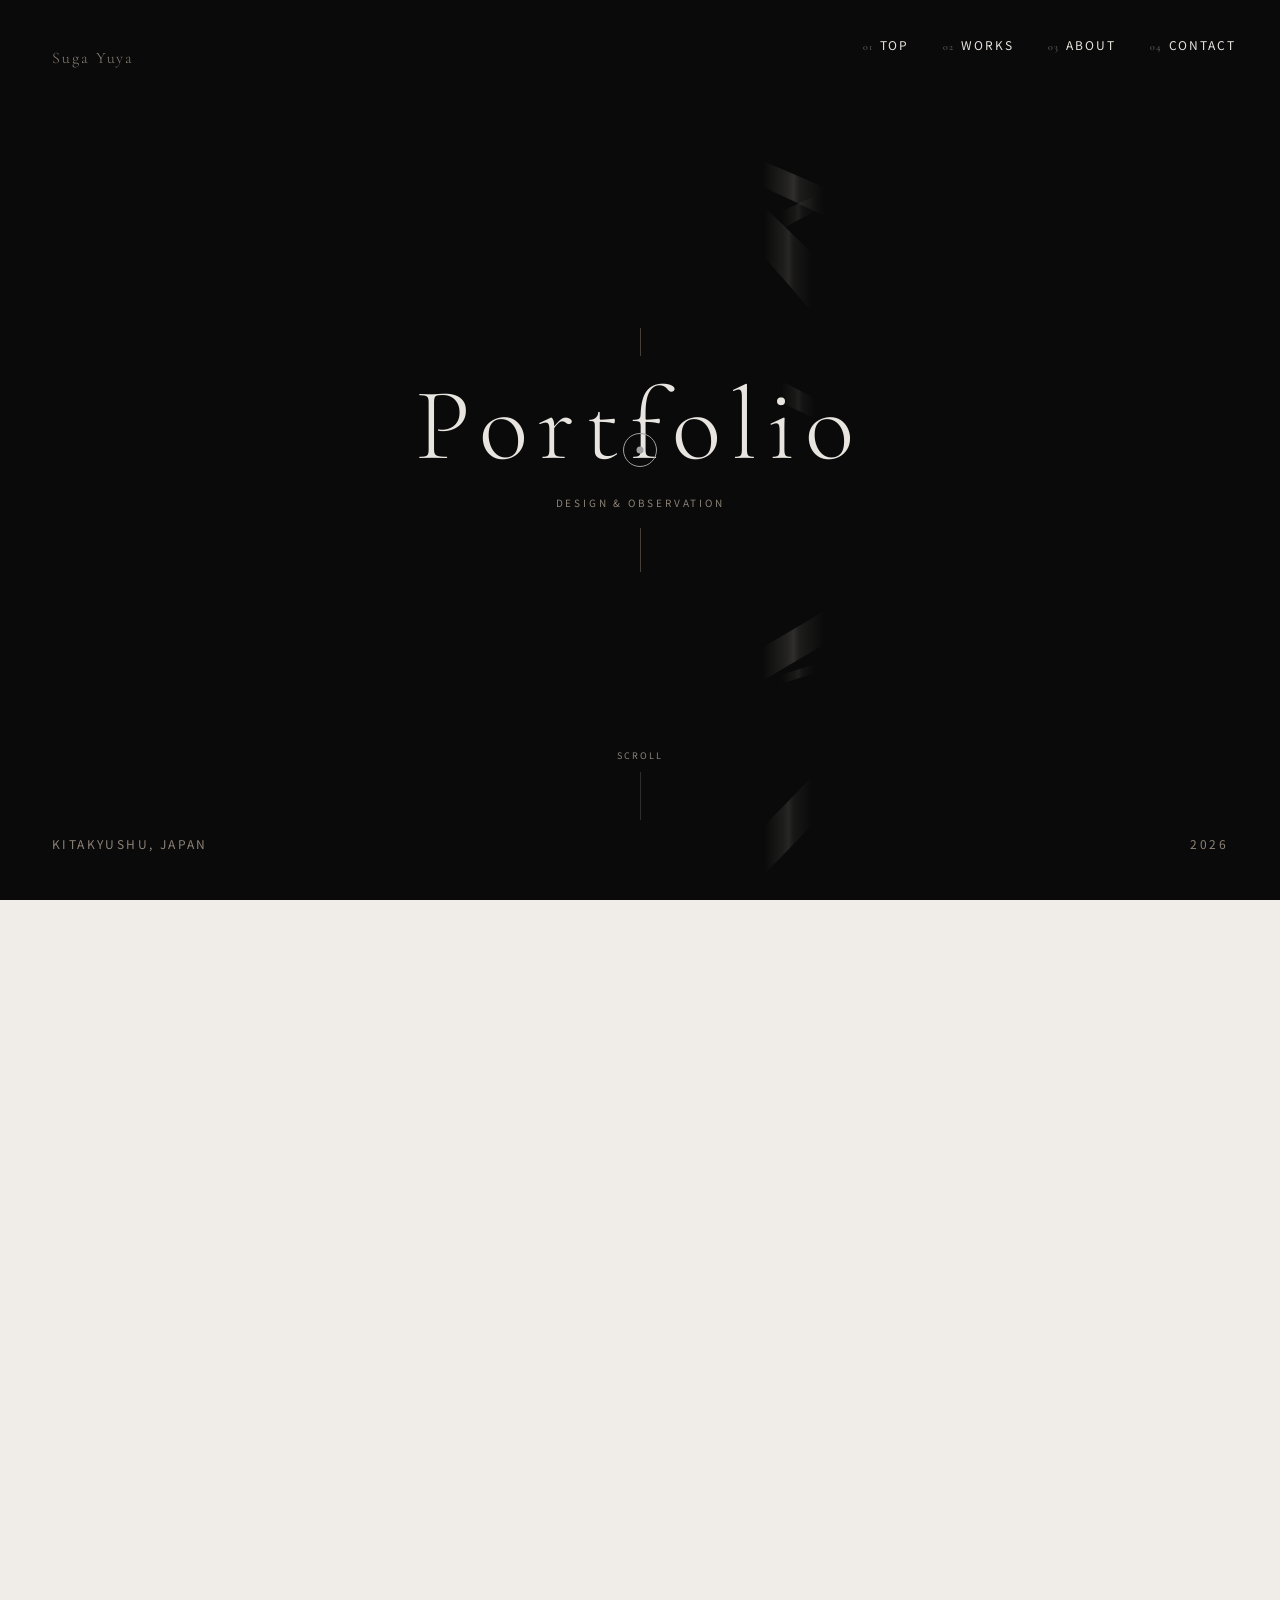
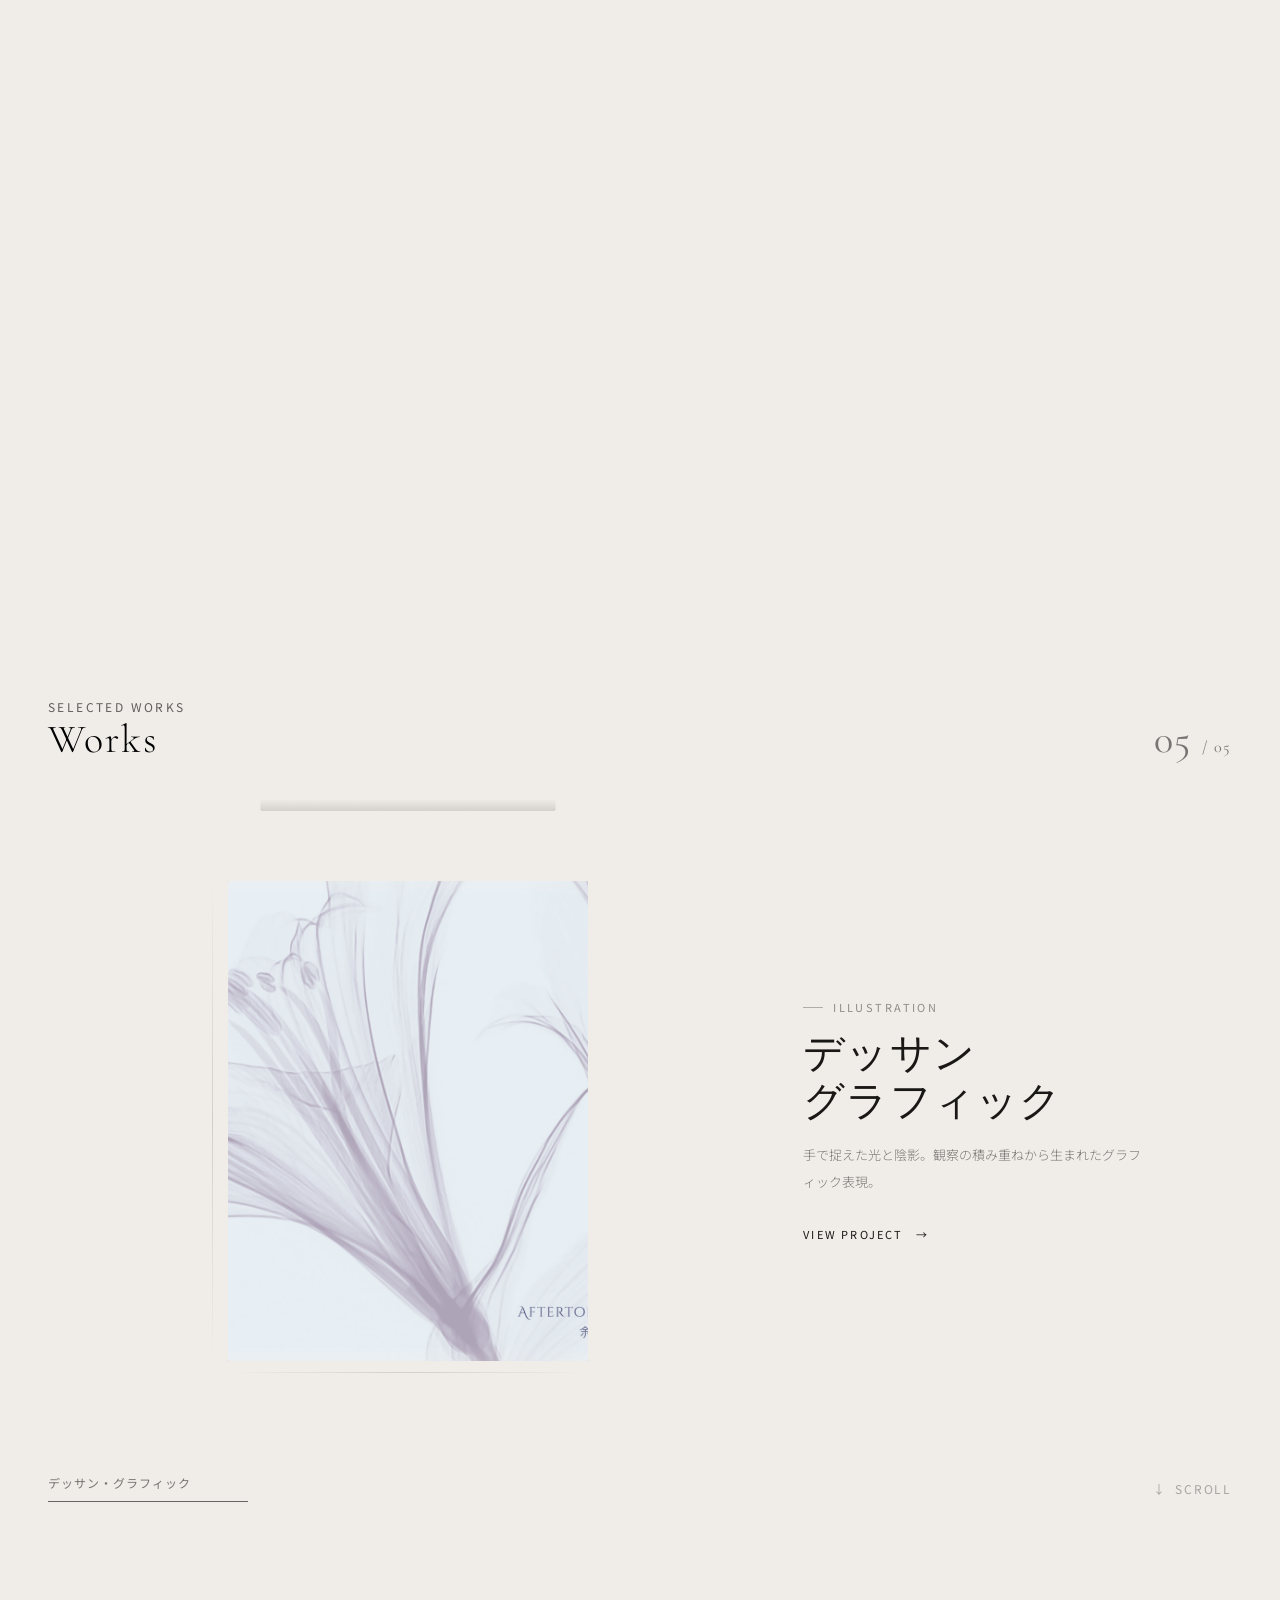
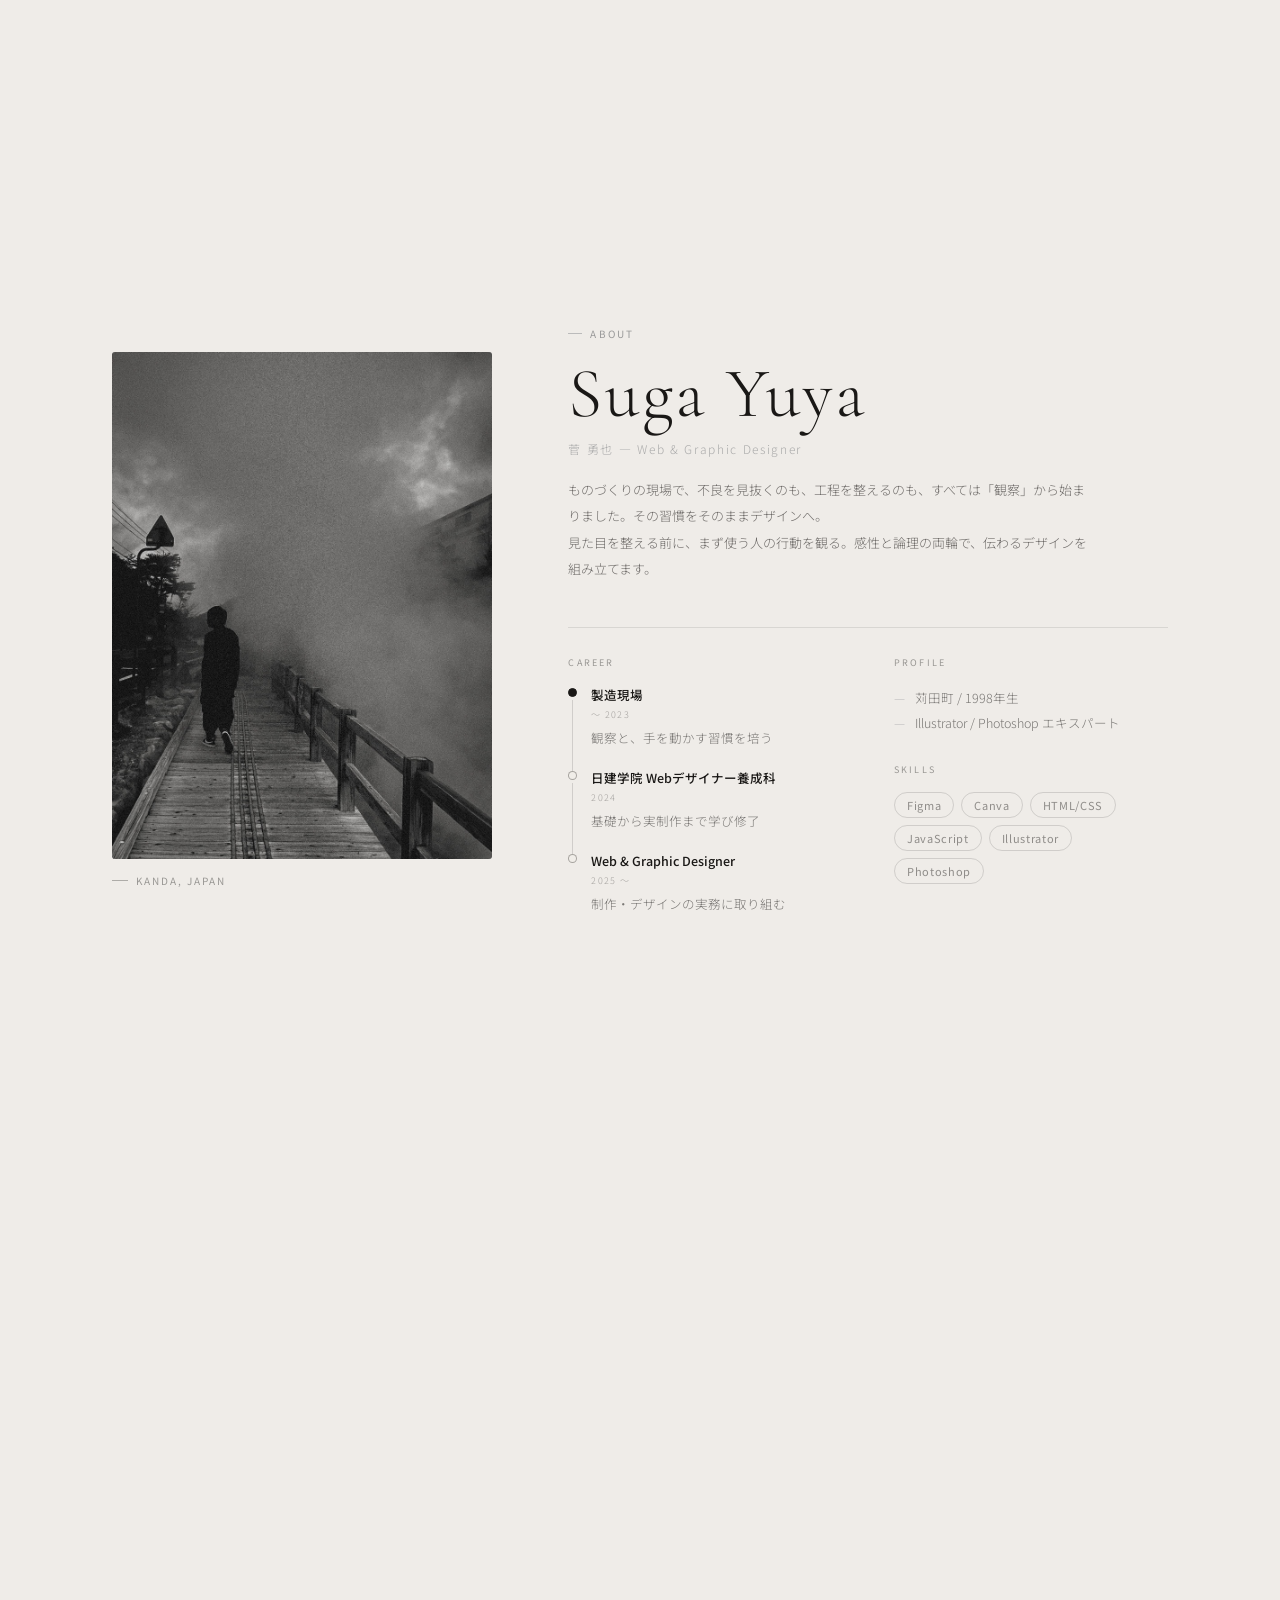
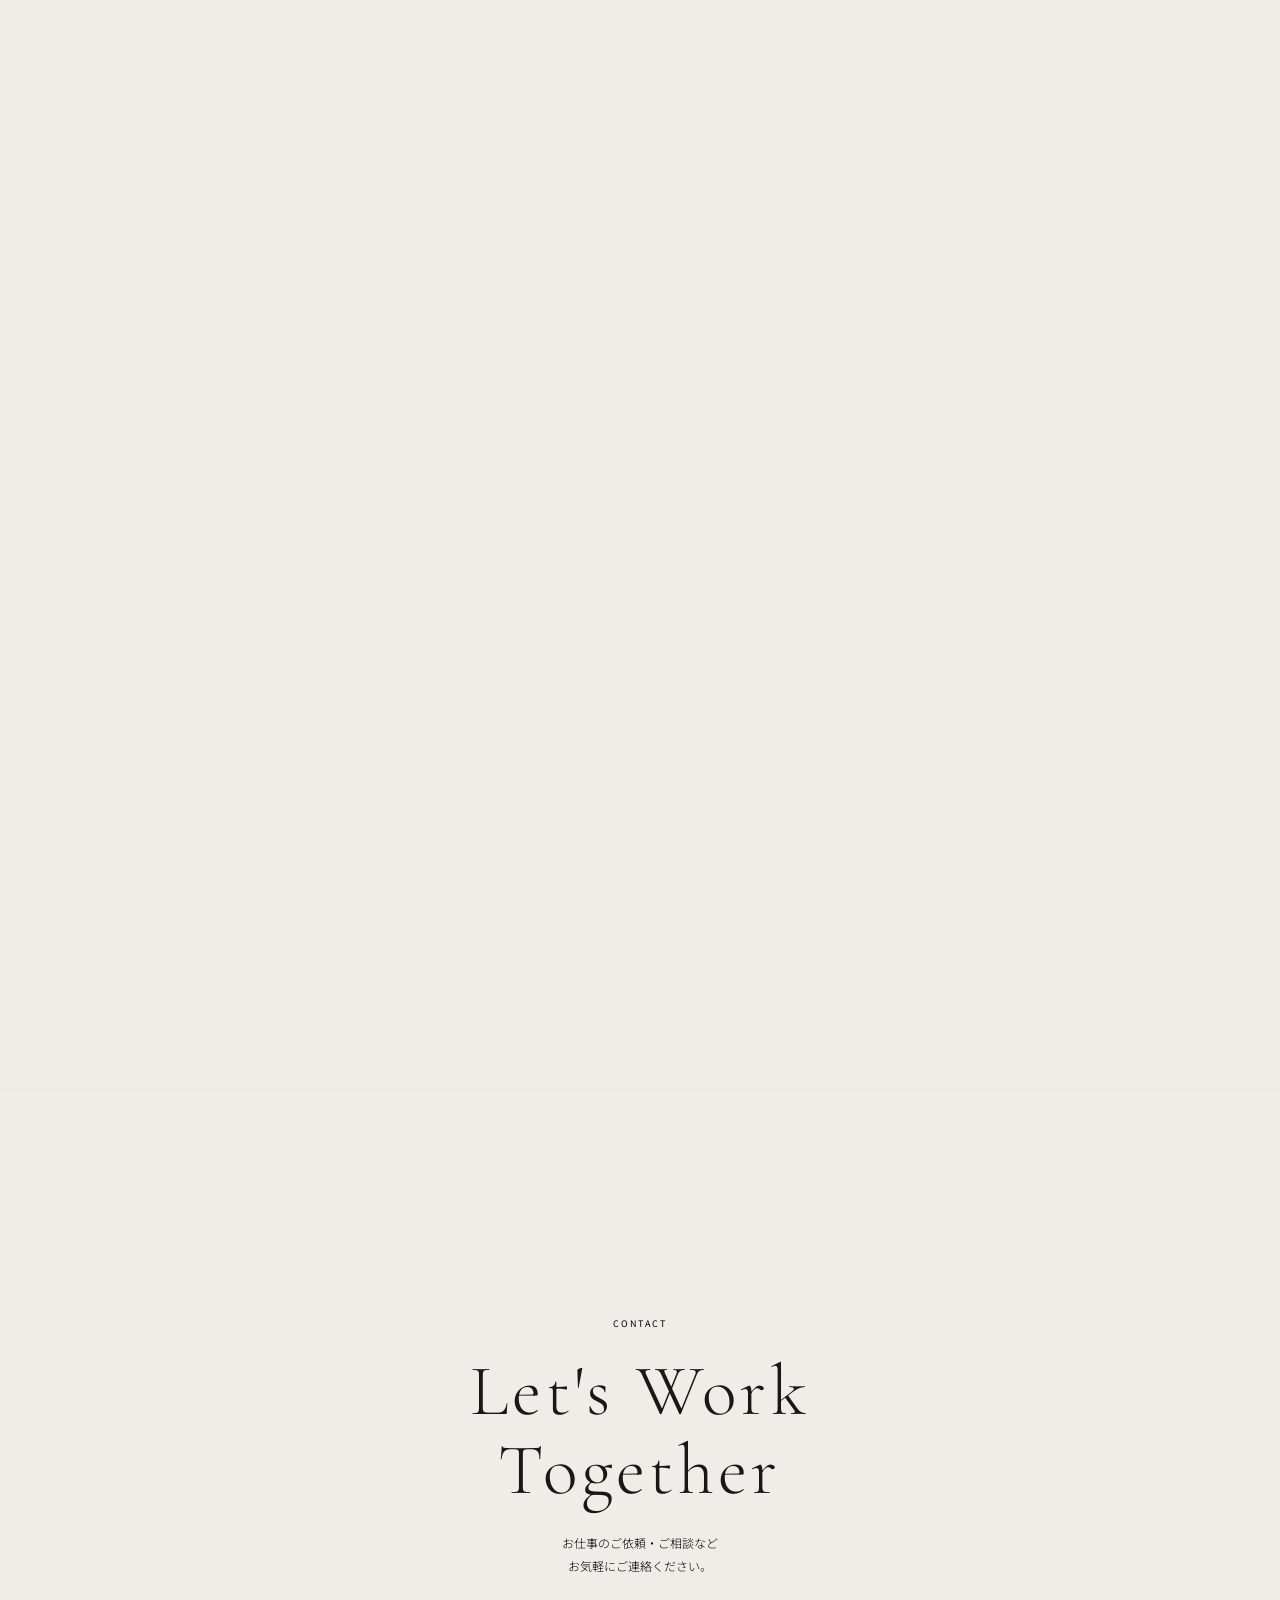
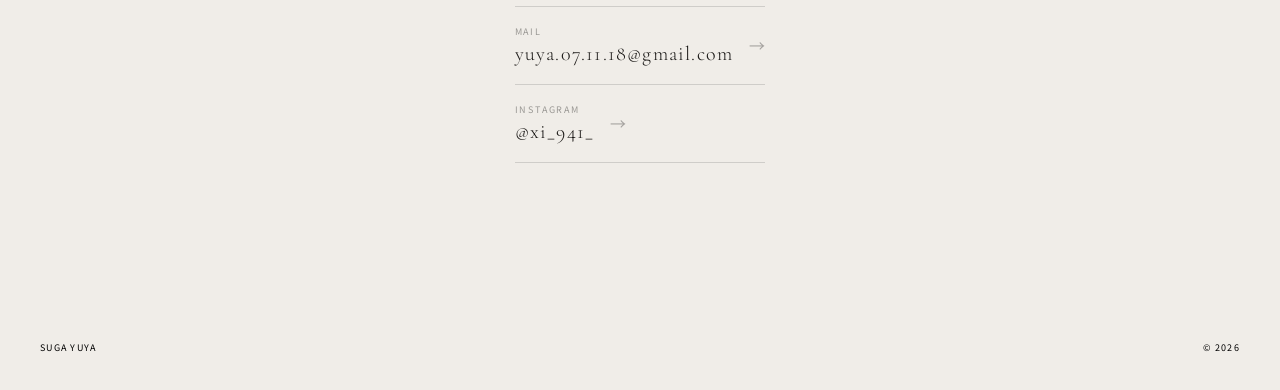
==== commit a80257aa: "Add files via upload" ====
--- a/index.html
+++ b/index.html
@@ -96,18 +96,18 @@
       <div class="works-main">
         <div class="cards-viewport">
           <div class="cards-track" id="cardsTrack">
-            <a href="works/index.html" class="w-card active"><div class="card-side-line"></div><div class="card-bg"><img src="images/after01.jpg" alt="小児科サイトリニューアル"></div><div class="card-bottom-line"></div></a>
-            <a href="works/project01.html" class="w-card"><div class="card-side-line"></div><div class="card-bg"><img src="images/after02.jpg" alt="飲食店コーポレート"></div><div class="card-bottom-line"></div></a>
-            <a href="works/project02.html" class="w-card"><div class="card-side-line"></div><div class="card-bg"><img src="images/works07.jpg" alt="タトゥースタジオロゴ"></div><div class="card-bottom-line"></div></a>
-            <a href="works/project03.html" class="w-card"><div class="card-side-line"></div><div class="card-bg"><img src="images/works08.jpg" alt="LPデザイン"></div><div class="card-bottom-line"></div></a>
-            <a href="works/project04.html" class="w-card"><div class="card-side-line"></div><div class="card-bg"><img src="images/works06.png" alt="デッサングラフィック"></div><div class="card-bottom-line"></div></a>
+            <a href="works/pediatric.html" class="w-card active"><div class="card-side-line"></div><div class="card-bg"><img src="images/after01.jpg" alt="小児科サイトリニューアル"></div><div class="card-bottom-line"></div></a>
+            <a href="works/restaurant.html" class="w-card"><div class="card-side-line"></div><div class="card-bg"><img src="images/after02.jpg" alt="飲食店コーポレート"></div><div class="card-bottom-line"></div></a>
+            <a href="works/tattoo.html" class="w-card"><div class="card-side-line"></div><div class="card-bg"><img src="images/HTS&TEXT_black.png" alt="タトゥースタジオロゴ"></div><div class="card-bottom-line"></div></a>
+            <a href="works/lp.html" class="w-card"><div class="card-side-line"></div><div class="card-bg"><img src="images/works08.jpg" alt="LPデザイン"></div><div class="card-bottom-line"></div></a>
+            <a href="works/graphic.html" class="w-card"><div class="card-side-line"></div><div class="card-bg"><img src="images/works06.png" alt="デッサングラフィック"></div><div class="card-bottom-line"></div></a>
           </div>
         </div>
         <div class="works-info" id="worksInfo">
           <span class="works-info-cat" id="wCat">Web Design</span>
           <h3 class="works-info-title" id="wTitle">小児科サイト<br>リニューアル</h3>
           <p class="works-info-desc" id="wDesc">初めての受診でも迷わない。保護者の行動観察から導線を再設計した小児科サイト。</p>
-          <a class="works-info-link" id="wLink" href="works/index.html">View Project<span class="wil-arrow">→</span></a>
+          <a class="works-info-link" id="wLink" href="works/pediatric.html">View Project<span class="wil-arrow">→</span></a>
         </div>
       </div>
       <div class="works-bottom">
--- a/css/style.css
+++ b/css/style.css
@@ -253,7 +253,7 @@
   display:flex;flex-direction:column;justify-content:center;align-items:center;
   background:#f0ede8;}
 .contact-sticky .particle-canvas{position:absolute;inset:0;width:100%;height:100%;pointer-events:none;z-index:0;}
-.contact-inner{display:flex;flex-direction:column;align-items:center;gap:28px;
+.contact-inner{display:flex;flex-direction:column;align-items:center;gap:22px;
   text-align:center;padding:0 40px;opacity:1;transform:none;position:relative;z-index:100;}
 .contact-eyebrow{font-size:9px;letter-spacing:0.22em;text-transform:uppercase;
   display:flex;align-items:center;gap:12px;}
@@ -261,11 +261,11 @@
 .contact-heading{font-family:'Cormorant Garamond',serif;font-size:clamp(36px,6vw,72px);
   font-weight:200;letter-spacing:0.06em;line-height:1.1;color:#1a1816;}
 .contact-sub{font-size:12px;font-weight:300;line-height:1.9;max-width:320px;}
-.contact-links{display:flex;flex-direction:column;align-items:center;gap:0;width:100%;max-width:380px;}
+.contact-links{display:flex;flex-direction:column;align-items:stretch;gap:0;width:max-content;max-width:min(420px,100%);margin-top:6px;}
 .contact-email,.contact-sns-link{
-  display:flex;align-items:center;justify-content:space-between;
+  display:flex;align-items:center;justify-content:flex-start;
   width:100%;
-  padding:20px 0;
+  padding:18px 0;
   border-bottom:1px solid rgba(26,24,22,0.15);
   text-decoration:none;
   transition:opacity 0.3s;
@@ -288,13 +288,14 @@
   color:#1a1816;
 }
 .contact-link-icon{
-  font-size:18px;color:rgba(26,24,22,0.35);
+  font-size:16px;color:rgba(26,24,22,0.35);
   flex-shrink:0;
   display:inline-block;
   transition:transform 0.3s;
 }
 
-.contact-sns{display:none;}
+.contact-sns{display:none;}
+.contact-email:hover .contact-link-icon,.contact-sns-link:hover .contact-link-icon{transform:translateX(5px);}
 .contact-footer{position:absolute;bottom:36px;display:flex;justify-content:space-between;
   width:100%;padding:0 40px;z-index:100;}
 .contact-footer-txt{font-size:9px;letter-spacing:0.14em;text-transform:uppercase;}
@@ -323,22 +324,30 @@
   }
 
   .w-card{width:280px;height:380px;}
-  .about-sticky-wrap{height:200vh;}
+  .about-sticky-wrap{height:300vh;}
   .about-sticky{position:sticky;top:0;height:100vh;overflow:hidden;padding:0;display:block;}
   .about-label-text{font-size:clamp(40px,12vw,62px);}
   .about-label-overlay{display:flex;}
-  .about-content{position:absolute;inset:0;display:flex;flex-direction:column;justify-content:center;gap:10px;padding:64px 28px 32px;align-items:flex-start;grid-template-columns:none;}
-  .about-portrait{flex-direction:column;gap:10px;width:auto;align-self:flex-start;}
-  .about-info{width:100%;max-width:none;}
-  .about-eyebrow{margin-bottom:10px;}
-  .about-name-ja{margin-top:8px;}
+  .about-content{position:absolute;inset:0;display:block;padding:0;gap:0;overflow:visible;}
+  .about-portrait{position:absolute;inset:0;display:flex;flex-direction:column;justify-content:center;align-items:center;gap:16px;padding:0 24px;width:auto;opacity:0;will-change:opacity,transform;}
+  .about-info{position:absolute;inset:0;display:flex;flex-direction:column;justify-content:flex-start;align-items:flex-start;width:auto;max-width:none;padding:15vh 26px 8vh;overflow-y:auto;-webkit-overflow-scrolling:touch;opacity:0;will-change:opacity,transform;}
+  .about-eyebrow{margin-bottom:12px;}
+  .about-name-ja{margin-top:10px;font-size:12px;}
   .about-bio{display:none;}
   .about-side{gap:18px;}
-  .tl-item{padding-bottom:11px;}
-  .about-portrait-bg{width:118px;max-width:118px;max-height:none;}
-  .about-name{font-size:clamp(30px,8.5vw,40px);line-height:0.98;}
+  .tl{gap:0;}
+  .tl-item::after{top:13px;}
+  .tl-body{font-size:12.5px;line-height:1.6;}
+  .tl-year{margin-bottom:2px;}
+  .about-block-label{margin-bottom:12px;}
+  .about-profile-item{font-size:12.5px;line-height:2;}
+  .skill-tag{font-size:11px;padding:4px 12px;}
+  .about-portrait-cap{font-size:10px;}
+  .tl-item{padding-bottom:14px;}
+  .about-portrait-bg{width:min(76vw,340px);max-width:none;max-height:62vh;}
+  .about-name{font-size:clamp(30px,8.5vw,42px);line-height:0.98;}
   .about-name .nm-line{display:block;}
-  .about-detail{grid-template-columns:1fr;gap:14px;margin-top:12px;padding-top:12px;}
+  .about-detail{grid-template-columns:1fr;gap:16px;margin-top:16px;padding-top:16px;}
   .contact-inner{padding:0 24px;}
   .contact-heading{font-size:clamp(28px,8vw,48px);}
   .works-header{padding:0 24px;}
